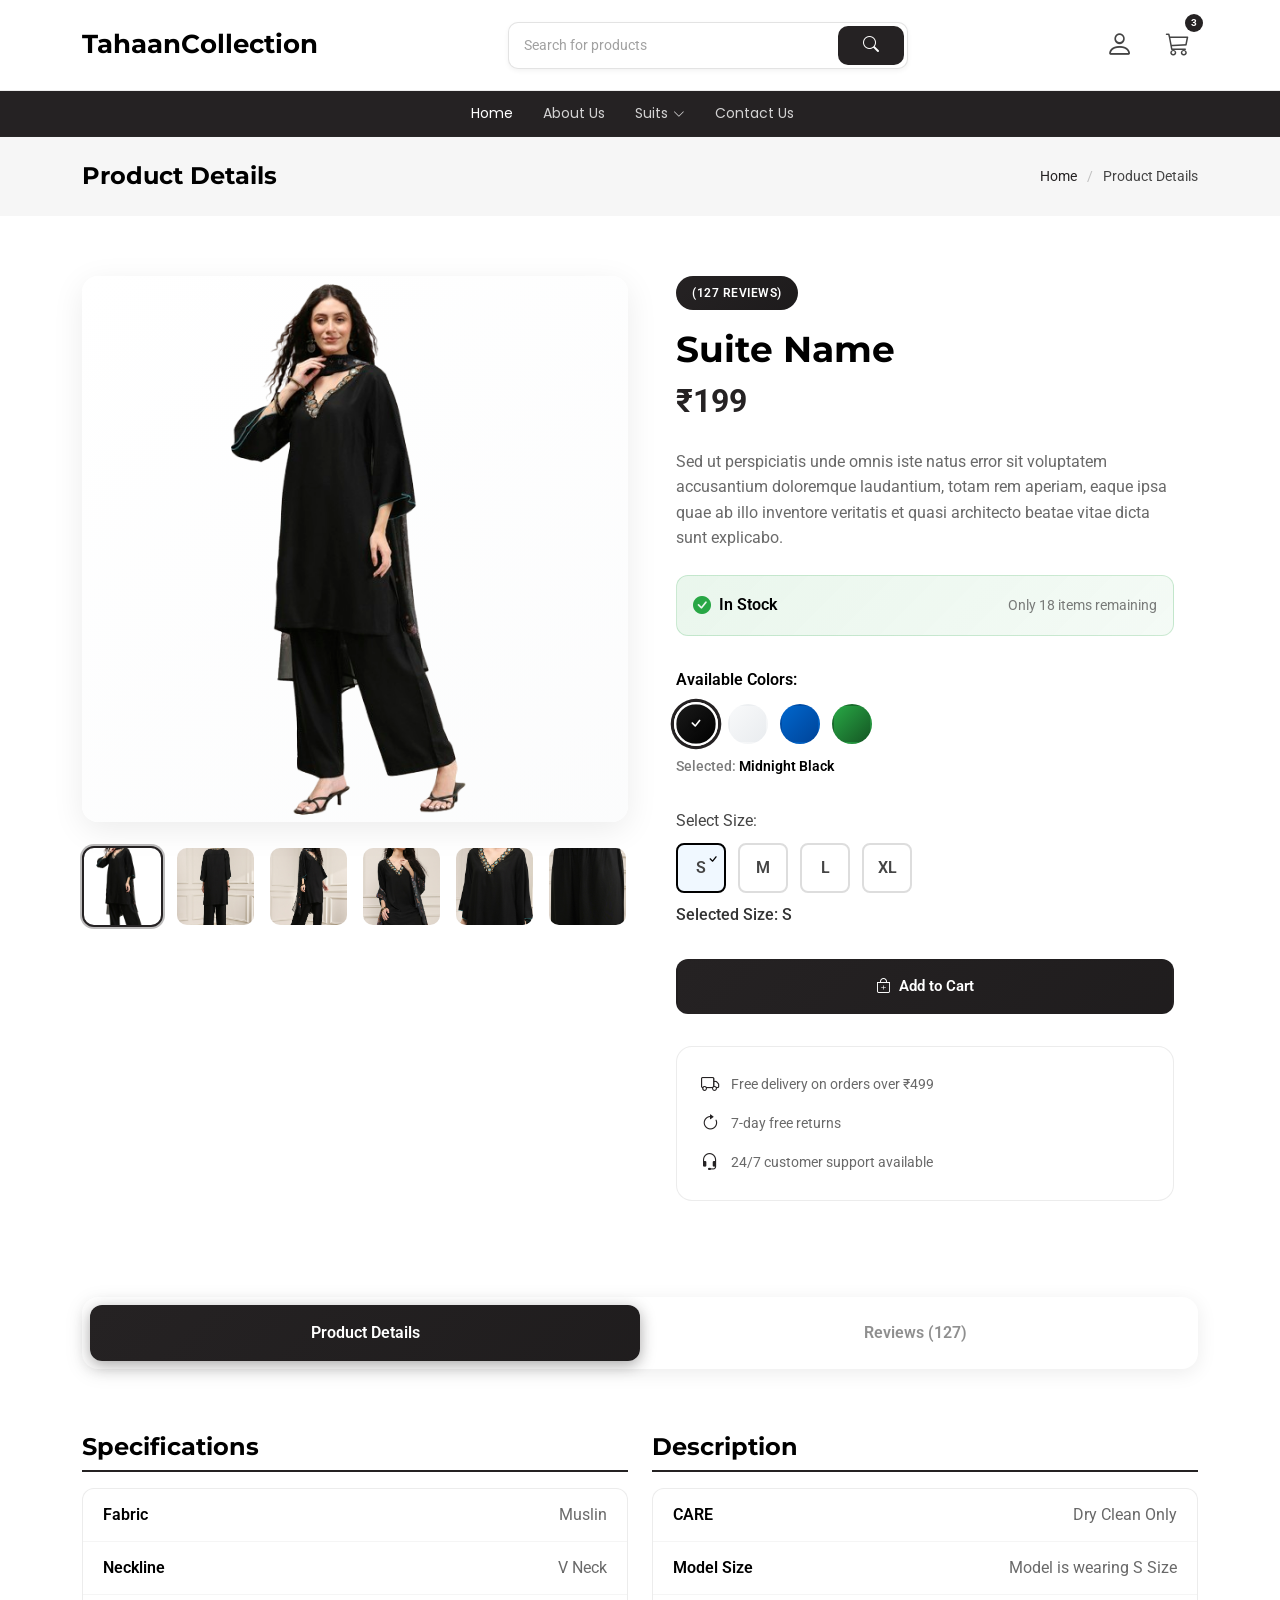
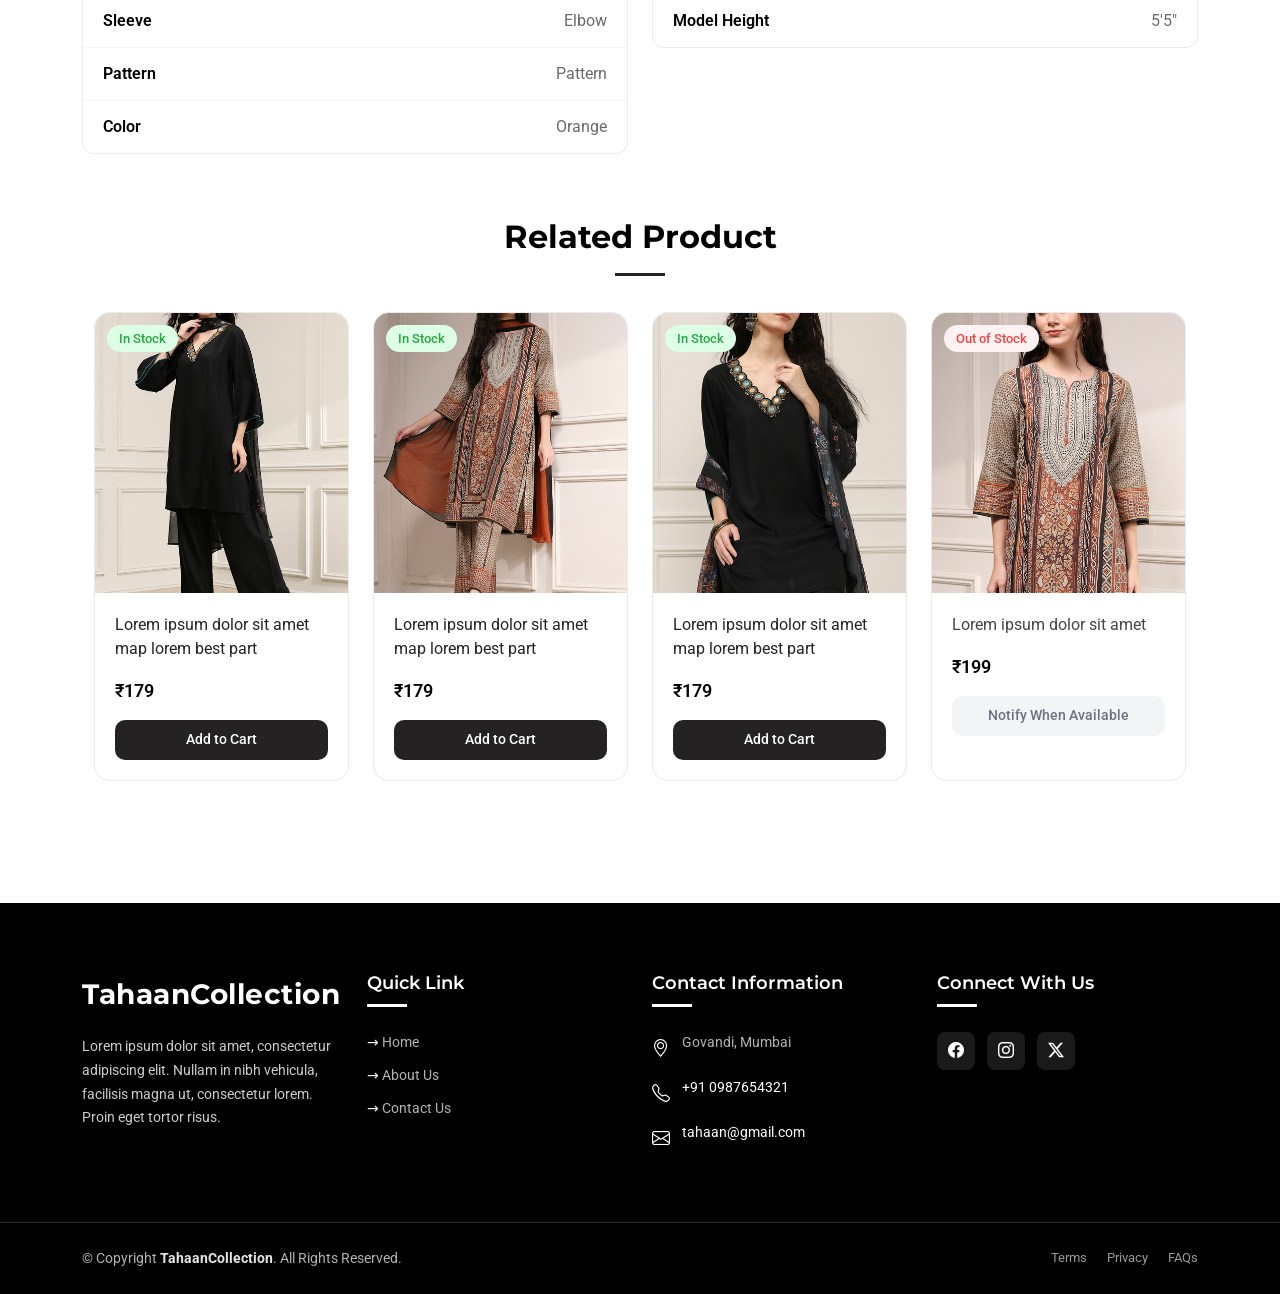
==== product-details.html @ 49e8da17 "first update" ====
<!DOCTYPE html>
<html lang="en">

<head>
  <meta charset="utf-8">
  <meta content="width=device-width, initial-scale=1.0" name="viewport">
  <title>Product Details - TahaanCollection</title>
  <meta name="description" content="">
  <meta name="keywords" content="">

  <!-- Favicons -->
  <!-- <link href="assets/img/favicon.png" rel="icon"> -->
  <link href="assets/img/apple-touch-icon.png" rel="apple-touch-icon">

  <!-- Fonts -->
  <link href="https://fonts.googleapis.com" rel="preconnect">
  <link href="https://fonts.gstatic.com" rel="preconnect" crossorigin>
  <link href="https://fonts.googleapis.com/css2?family=Roboto:ital,wght@0,100;0,300;0,400;0,500;0,700;0,900;1,100;1,300;1,400;1,500;1,700;1,900&family=Montserrat:ital,wght@0,100;0,200;0,300;0,400;0,500;0,600;0,700;0,800;0,900;1,100;1,200;1,300;1,400;1,500;1,600;1,700;1,800;1,900&family=Poppins:ital,wght@0,100;0,200;0,300;0,400;0,500;0,600;0,700;0,800;0,900;1,100;1,200;1,300;1,400;1,500;1,600;1,700;1,800;1,900&display=swap" rel="stylesheet">

  <!-- Vendor CSS Files -->
  <link href="assets/vendor/bootstrap/css/bootstrap.min.css" rel="stylesheet">
  <link href="assets/vendor/bootstrap-icons/bootstrap-icons.css" rel="stylesheet">
  <link href="assets/vendor/swiper/swiper-bundle.min.css" rel="stylesheet">
  <link href="assets/vendor/aos/aos.css" rel="stylesheet">
  <link href="assets/vendor/glightbox/css/glightbox.min.css" rel="stylesheet">
  <link href="assets/vendor/drift-zoom/drift-basic.css" rel="stylesheet">

  <!-- Main CSS File -->
  <link href="assets/css/main.css" rel="stylesheet">

 <style>
  .size-grid {
  display: flex;
  gap: 12px;
  margin-top: 10px;
}

.size-chip {
  position: relative;
  width: 50px;
  height: 50px;
  border: 2px solid #ddd;
  border-radius: 8px;
  display: flex;
  align-items: center;
  justify-content: center;
  font-weight: 600;
  cursor: pointer;
  transition: all 0.3s ease;
}

.size-chip.active {
  border-color: #000;
  background-color: #f0f8ff;
}

.size-chip .selection-check {
  position: absolute;
  top: 4px;
  right: 4px;
  font-size: 14px;
  color: #000;
  display: none;
}

.size-chip.active .selection-check {
  display: block;
}

.selected-variant {
  margin-top: 10px;
  font-weight: 500;
  color: #333;
}

  /* .main-showcase{
    width: auto !important;
    height: 300px !important;
  } */
  /* .product-details .product-gallery .main-showcase .image-navigation{
    top:30% !important;
  } */
 </style>
</head>

<body class="product-details-page">

  <header id="header" class="header sticky-top">
    
    <!-- Main Header -->
    <div class="main-header">
      <div class="container-fluid container-xl">
        <div class="d-flex py-3 align-items-center justify-content-between">

          <!-- Logo -->
          <a href="index.html" class="logo d-flex align-items-center">
            <!-- Uncomment the line below if you also wish to use an image logo -->
            <!-- <img src="assets/img/logo.webp" alt=""> -->
            <h1 class="sitename">TahaanCollection</h1>
          </a>

          <!-- Search -->
          <form class="search-form desktop-search-form">
            <div class="input-group">
              <input type="text" class="form-control" placeholder="Search for products">
              <button class="btn" type="submit">
                <i class="bi bi-search"></i>
              </button>
            </div>
          </form>

          <!-- Actions -->
          <div class="header-actions d-flex align-items-center justify-content-end">

            <!-- Mobile Search Toggle -->
            <button class="header-action-btn mobile-search-toggle d-xl-none" type="button" data-bs-toggle="collapse" data-bs-target="#mobileSearch" aria-expanded="false" aria-controls="mobileSearch">
              <i class="bi bi-search"></i>
            </button>

            <!-- Account -->
            <div class="dropdown account-dropdown">
              <button class="header-action-btn" data-bs-toggle="dropdown">
                <i class="bi bi-person"></i>
              </button>
              <div class="dropdown-menu">
                <div class="dropdown-header">
                  <h6>Welcome to <span class="sitename">TahaanCollection</span></h6>
                  <p class="mb-0">Access account &amp; manage orders</p>
                </div>
                <div class="dropdown-body">
                  <a class="dropdown-item d-flex align-items-center" href="account.html">
                    <i class="bi bi-person-circle me-2"></i>
                    <span>My Profile</span>
                  </a>
                  <a class="dropdown-item d-flex align-items-center" href="account.html">
                    <i class="bi bi-bag-check me-2"></i>
                    <span>My Orders</span>
                  </a>
                  <!-- <a class="dropdown-item d-flex align-items-center" href="account.html">
                    <i class="bi bi-heart me-2"></i>
                    <span>My Wishlist</span>
                  </a> -->
                  <!-- <a class="dropdown-item d-flex align-items-center" href="account.html">
                    <i class="bi bi-gear me-2"></i>
                    <span>Settings</span>
                  </a> -->
                </div>
                <div class="dropdown-footer">
                  <a href="login.html" class="btn btn-primary w-100 mb-2">Sign In</a>
                  <a href="register.html" class="btn btn-outline-primary w-100">Register</a>
                </div>
              </div>
            </div>

            <!-- Wishlist -->
            <!-- <a href="account.html" class="header-action-btn d-none d-md-block">
              <i class="bi bi-heart"></i>
              <span class="badge">0</span>
            </a> -->

            <!-- Cart -->
            <a href="cart.html" class="header-action-btn">
              <i class="bi bi-cart3"></i>
              <span class="badge">3</span>
            </a>

            <!-- Mobile Navigation Toggle -->
            <i class="mobile-nav-toggle d-xl-none bi bi-list me-0"></i>

          </div>
        </div>
      </div>
    </div>

    <!-- Navigation -->
    <div class="header-nav">
      <div class="container-fluid container-xl position-relative">
        <nav id="navmenu" class="navmenu">
          <ul style="justify-content: center;">
            <li><a href="index.html" class="active">Home</a></li>
            <li><a href="about.html">About Us</a></li>
            <!-- Products Mega Menu 2 -->
            <li class="products-megamenu-2"><a href="#"><span>Suits</span> <i class="bi bi-chevron-down toggle-dropdown"></i></a>

              <!-- Products Mega Menu 2 Mobile View -->
              <ul class="mobile-megamenu">
                <li class="dropdown"><a href="#"><span>Indian Suit</span> <i class="bi bi-chevron-down toggle-dropdown"></i></a>
                  <ul>
                    <!-- <li><a href="#">Shirts &amp; Tops</a></li> -->
                    <li><a href="#">Suit Name 1</a></li>
                    <li><a href="#">Suit Name 2</a></li>
                    <li><a href="#">Suit Name 3</a></li>
                    <li><a href="#">Suit Name 4</a></li>
                  </ul>
                </li>

                <li class="dropdown"><a href="#"><span>Pakistani Suit</span> <i class="bi bi-chevron-down toggle-dropdown"></i></a>
                  <ul>
                    <li><a href="#">Suit Name 1</a></li>
                    <li><a href="#">Suit Name 2</a></li>
                    <li><a href="#">Suit Name 3</a></li>
                    <li><a href="#">Suit Name 4</a></li>
                  </ul>
                </li>
              </ul>
              <!-- End Products Mega Menu 2 Mobile View -->

              <!-- Products Mega Menu 2 Desktop View -->
              <div class="desktop-megamenu">

                <!-- Tabs Content -->
                <div class="megamenu-content tab-content">

                  <!-- Women Tab -->
                  <div class="tab-pane fade show active" id="womens-content-1883" role="tabpanel" aria-labelledby="womens-tab">
                    <div class="category-layout">
                      <div class="categories-section">
                        <div class="category-headers">
                          <h4>Indian Suit</h4>
                          <h4>Pakistani Suit</h4>
                        </div>

                        <div class="category-links">
                          <div class="link-row">
                            <a href="#">Suit Name 1</a>
                            <a href="#">Suit Name 1</a>
                          </div>
                          <div class="link-row">
                            <a href="#">Suit Name 2</a>
                            <a href="#">Suit Name 2</a>
                          </div>
                          <div class="link-row">
                            <a href="#">Suit Name 3</a>
                            <a href="#">Suit Name 3</a>
                          </div>
                          <div class="link-row">
                            <a href="#">Suit Name 4</a>
                            <a href="#">Suit Name 4</a>
                          </div>
                        </div>
                      </div>
                    </div>
                  </div>
                </div>

              </div><!-- End Products Mega Menu 2 Desktop View -->

            </li><!-- End Products Mega Menu 2 -->

            <li><a href="contact.html">Contact Us</a></li>

          </ul>
        </nav>
      </div>
    </div>

    <!-- Mobile Search Form -->
    <div class="collapse" id="mobileSearch">
      <div class="container">
        <form class="search-form">
          <div class="input-group">
            <input type="text" class="form-control" placeholder="Search for products">
            <button class="btn" type="submit">
              <i class="bi bi-search"></i>
            </button>
          </div>
        </form>
      </div>
    </div>

  </header>

  <main class="main">

    <!-- Page Title -->
    <div class="page-title light-background">
      <div class="container d-lg-flex justify-content-between align-items-center">
        <h1 class="mb-2 mb-lg-0">Product Details</h1>
        <nav class="breadcrumbs">
          <ol>
            <li><a href="index.html">Home</a></li>
            <li class="current">Product Details</li>
          </ol>
        </nav>
      </div>
    </div><!-- End Page Title -->

    <!-- Product Details Section -->
    <section id="product-details" class="product-details section">

      <div class="container" data-aos="fade-up" data-aos-delay="100">

        <div class="row g-4">
          <!-- Product Gallery -->
          <div class="col-lg-6" data-aos="zoom-in" data-aos-delay="150">
            <div class="product-gallery">
              <div class="main-showcase">
                <div class="image-zoom-container">
                  <img src="assets/img/suit/ind1-removebg.png" alt="Product Main" class=" main-product-image drift-zoom" id="main-product-image" data-zoom="assets/img/suit/ind1-removebg.png">

                  <div class="image-navigation">
                    <button class="nav-arrow prev-image image-nav-btn prev-image" type="button">
                      <i class="bi bi-chevron-left"></i>
                    </button>
                    <button class="nav-arrow next-image image-nav-btn next-image" type="button">
                      <i class="bi bi-chevron-right"></i>
                    </button>
                  </div>
                </div>
              </div>

              <div class="thumbnail-grid">
                <div class="thumbnail-wrapper thumbnail-item active" data-image="assets/img/suit/ind1-removebg.png">
                  <img src="assets/img/suit/ind1-removebg.png" alt="View 1" class="img-fluid">
                </div>
                <div class="thumbnail-wrapper thumbnail-item" data-image="assets/img/suit/ind2.jpg">
                  <img src="assets/img/suit/ind2.jpg" alt="View 2" class="img-fluid">
                </div>
                <div class="thumbnail-wrapper thumbnail-item" data-image="assets/img/suit/ind3.jpg">
                  <img src="assets/img/suit/ind3.jpg" alt="View 3" class="img-fluid">
                </div>
                <div class="thumbnail-wrapper thumbnail-item" data-image="assets/img/suit/ind4.jpg">
                  <img src="assets/img/suit/ind4.jpg" alt="View 4" class="img-fluid">
                </div>
                <div class="thumbnail-wrapper thumbnail-item" data-image="assets/img/suit/ind5.jpg">
                  <img src="assets/img/suit/ind5.jpg" alt="View 5" class="img-fluid">
                </div>
                <div class="thumbnail-wrapper thumbnail-item" data-image="assets/img/suit/ind6.jpg">
                  <img src="assets/img/suit/ind6.jpg" alt="View 6" class="img-fluid">
                </div>
              </div>
            </div>
          </div>

          <!-- Product Details -->
          <div class="col-lg-6" data-aos="fade-left" data-aos-delay="200">
            <div class="product-details">
              <div class="product-badge-container">
                <span class="badge-category">(127 reviews)</span>
              </div>

              <h1 class="product-name mb-1">Suite Name</h1>

              <div class="pricing-section">
                <div class="price-display">
                  <span class="sale-price">₹199</span>
                  <!-- <span class="regular-price">₹239.99</span> -->
                </div>
                
              </div>

              <div class="product-description">
                <p>Sed ut perspiciatis unde omnis iste natus error sit voluptatem accusantium doloremque laudantium, totam rem aperiam, eaque ipsa quae ab illo inventore veritatis et quasi architecto beatae vitae dicta sunt explicabo.</p>
              </div>

              <div class="availability-status">
                <div class="stock-indicator">
                  <i class="bi bi-check-circle-fill"></i>
                  <span class="stock-text">In Stock</span>
                </div>
                <div class="quantity-left">Only 18 items remaining</div>
              </div>

              <!-- Product Variants -->
              <div class="variant-section">
                <div class="color-selection">
                  <label class="variant-label">Available Colors:</label>
                  <div class="color-grid">
                    <div class="color-chip active" data-color="Midnight Black" style="background: linear-gradient(135deg, #1a1a1a, #000);">
                      <span class="selection-check"><i class="bi bi-check"></i></span>
                    </div>
                    <div class="color-chip" data-color="Pearl White" style="background: linear-gradient(135deg, #f8f9fa, #e9ecef);">
                      <span class="selection-check"><i class="bi bi-check"></i></span>
                    </div>
                    <div class="color-chip" data-color="Ocean Blue" style="background: linear-gradient(135deg, #0066cc, #004499);">
                      <span class="selection-check"><i class="bi bi-check"></i></span>
                    </div>
                    <div class="color-chip" data-color="Forest Green" style="background: linear-gradient(135deg, #28a745, #155724);">
                      <span class="selection-check"><i class="bi bi-check"></i></span>
                    </div>
                  </div>
                  <div class="selected-variant">Selected: <span>Midnight Black</span></div>
                </div>
              </div>
              <div class="variant-section">
                <div class="size-selection">
  <label class="variant-label">Select Size:</label>
  <div class="size-grid">
    <div class="size-chip active" data-size="S">
      <span>S</span>
      <span class="selection-check"><i class="bi bi-check"></i></span>
    </div>
    <div class="size-chip" data-size="M">
      <span>M</span>
      <span class="selection-check"><i class="bi bi-check"></i></span>
    </div>
    <div class="size-chip" data-size="L">
      <span>L</span>
      <span class="selection-check"><i class="bi bi-check"></i></span>
    </div>
    <div class="size-chip" data-size="XL">
      <span>XL</span>
      <span class="selection-check"><i class="bi bi-check"></i></span>
    </div>
  </div>
  <div class="selected-variant">Selected Size: <span id="selectedSize">S</span></div>
</div>

              </div>

              <!-- Purchase Options -->
              <div class="purchase-section">
                

                <div class="action-buttons">
                  <button class="btn primary-action">
                    <i class="bi bi-bag-plus"></i>
                    Add to Cart
                  </button>
                  <!-- <button class="btn secondary-action">
                    <i class="bi bi-lightning"></i>
                    Buy Now
                  </button> -->
                  <!-- <button class="btn icon-action" title="Add to Wishlist">
                    <i class="bi bi-heart"></i>
                  </button> -->
                </div>
              </div>

              <!-- Benefits List -->
              <div class="benefits-list">
                <div class="benefit-item">
                  <i class="bi bi-truck"></i>
                  <span>Free delivery on orders over ₹499</span>
                </div>
                <div class="benefit-item">
                  <i class="bi bi-arrow-clockwise"></i>
                  <span>7-day free returns</span>
                </div>
                <!-- <div class="benefit-item">
                  <i class="bi bi-shield-check"></i>
                  <span>3-year manufacturer warranty</span>
                </div> -->
                <div class="benefit-item">
                  <i class="bi bi-headset"></i>
                  <span>24/7 customer support available</span>
                </div>
              </div>
            </div>
          </div>
        </div>

        <!-- Information Tabs -->
        <div class="row mt-5" data-aos="fade-up" data-aos-delay="300">
          <div class="col-12">
            <div class="info-tabs-container">
              <nav class="tabs-navigation nav">
                <!-- <button class="nav-link active" data-bs-toggle="tab" data-bs-target="#ecommerce-product-details-5-overview" type="button">Overview</button> -->
                <button class="nav-link active" data-bs-toggle="tab" data-bs-target="#ecommerce-product-details-5-technical" type="button">Product Details</button>
                <button class="nav-link" data-bs-toggle="tab" data-bs-target="#ecommerce-product-details-5-customer-reviews" type="button">Reviews (127)</button>
              </nav>

              <div class="tab-content">
               
                <!-- Technical Details Tab -->
                <div class="tab-pane fade show active" id="ecommerce-product-details-5-technical">
                  <div class="technical-content">
                    <div class="row g-4">
                      <div class="col-md-6">
                        <div class="tech-group">
                          <h4>Specifications</h4>
                          <div class="spec-table">
                            <div class="spec-row">
                              <span class="spec-name">Fabric</span>
                              <span class="spec-value">Muslin</span>
                            </div>
                            <div class="spec-row">
                              <span class="spec-name">Neckline</span>
                              <span class="spec-value">V Neck</span>
                            </div>
                            <div class="spec-row">
                              <span class="spec-name">Sleeve</span>
                              <span class="spec-value">Elbow</span>
                            </div>
                            <div class="spec-row">
                              <span class="spec-name">Pattern</span>
                              <span class="spec-value">Pattern</span>
                            </div>
                            <div class="spec-row">
                              <span class="spec-name">Color</span>
                              <span class="spec-value">Orange</span>
                            </div>
                          </div>
                        </div>
                      </div>

                      <div class="col-md-6">
                        <div class="tech-group">
                          <h4>Description</h4>
                          <div class="spec-table">
                            <div class="spec-row">
                              <span class="spec-name">CARE</span>
                              <span class="spec-value">Dry Clean Only</span>
                            </div>
                            <div class="spec-row">
                              <span class="spec-name">Model Size</span>
                              <span class="spec-value">Model is wearing S Size</span>
                            </div>
                            <div class="spec-row">
                              <span class="spec-name">Model Height</span>
                              <span class="spec-value">5'5"</span>
                            </div>
                            <!-- <div class="spec-row">
                              <span class="spec-name">Usage Time</span>
                              <span class="spec-value">35+ hours</span>
                            </div>
                            <div class="spec-row">
                              <span class="spec-name">Charge Time</span>
                              <span class="spec-value">2.5 hours</span>
                            </div> -->
                          </div>
                        </div>
                      </div>
                      
                    </div>
                  </div>
                </div>

                <!-- Reviews Tab -->
                <div class="tab-pane fade" id="ecommerce-product-details-5-customer-reviews">
                  <div class="reviews-content">
                    <div class="reviews-header">
                      <div class="rating-overview">
                        <div class="average-score">
                          <div class="score-display">4.6</div>
                          <div class="score-stars">
                            <i class="bi bi-star-fill"></i>
                            <i class="bi bi-star-fill"></i>
                            <i class="bi bi-star-fill"></i>
                            <i class="bi bi-star-fill"></i>
                            <i class="bi bi-star-half"></i>
                          </div>
                          <div class="total-reviews">127 customer reviews</div>
                        </div>

                        <div class="rating-distribution">
                          <div class="rating-row">
                            <span class="stars-label">5★</span>
                            <div class="progress-container">
                              <div class="progress-fill" style="width: 68%;"></div>
                            </div>
                            <span class="count-label">86</span>
                          </div>
                          <div class="rating-row">
                            <span class="stars-label">4★</span>
                            <div class="progress-container">
                              <div class="progress-fill" style="width: 22%;"></div>
                            </div>
                            <span class="count-label">28</span>
                          </div>
                          <div class="rating-row">
                            <span class="stars-label">3★</span>
                            <div class="progress-container">
                              <div class="progress-fill" style="width: 6%;"></div>
                            </div>
                            <span class="count-label">8</span>
                          </div>
                          <div class="rating-row">
                            <span class="stars-label">2★</span>
                            <div class="progress-container">
                              <div class="progress-fill" style="width: 3%;"></div>
                            </div>
                            <span class="count-label">4</span>
                          </div>
                          <div class="rating-row">
                            <span class="stars-label">1★</span>
                            <div class="progress-container">
                              <div class="progress-fill" style="width: 1%;"></div>
                            </div>
                            <span class="count-label">1</span>
                          </div>
                        </div>
                      </div>

                      <div class="write-review-cta">
                        <h4>Share Your Experience</h4>
                        <p>Help others make informed decisions</p>
                        <button class="btn review-btn">Write Review</button>
                      </div>
                    </div>

                    <div class="customer-reviews-list">
                      <div class="review-card">
                        <div class="reviewer-profile">
                          <img src="assets/img/person/person-f-3.webp" alt="Customer" class="profile-pic">
                          <div class="profile-details">
                            <div class="customer-name">Sarah Martinez</div>
                            <div class="review-meta">
                              <div class="review-stars">
                                <i class="bi bi-star-fill"></i>
                                <i class="bi bi-star-fill"></i>
                                <i class="bi bi-star-fill"></i>
                                <i class="bi bi-star-fill"></i>
                                <i class="bi bi-star-fill"></i>
                              </div>
                              <span class="review-date">March 28, 2024</span>
                            </div>
                          </div>
                        </div>
                        <h5 class="review-headline">Outstanding audio quality and comfort</h5>
                        <div class="review-text">
                          <p>Sed ut perspiciatis unde omnis iste natus error sit voluptatem accusantium doloremque laudantium, totam rem aperiam. Eaque ipsa quae ab illo inventore veritatis et quasi architecto beatae vitae dicta sunt explicabo.</p>
                        </div>
                        
                      </div>

                      <div class="review-card">
                        <div class="reviewer-profile">
                          <img src="assets/img/person/person-m-5.webp" alt="Customer" class="profile-pic">
                          <div class="profile-details">
                            <div class="customer-name">David Chen</div>
                            <div class="review-meta">
                              <div class="review-stars">
                                <i class="bi bi-star-fill"></i>
                                <i class="bi bi-star-fill"></i>
                                <i class="bi bi-star-fill"></i>
                                <i class="bi bi-star-fill"></i>
                                <i class="bi bi-star"></i>
                              </div>
                              <span class="review-date">March 15, 2024</span>
                            </div>
                          </div>
                        </div>
                        <h5 class="review-headline">Great value, minor connectivity issues</h5>
                        <div class="review-text">
                          <p>Nemo enim ipsam voluptatem quia voluptas sit aspernatur aut odit aut fugit, sed quia consequuntur magni dolores eos qui ratione voluptatem sequi nesciunt. Overall satisfied with the purchase.</p>
                        </div>
                       
                      </div>

                      <div class="review-card">
                        <div class="reviewer-profile">
                          <img src="assets/img/person/person-f-7.webp" alt="Customer" class="profile-pic">
                          <div class="profile-details">
                            <div class="customer-name">Emily Rodriguez</div>
                            <div class="review-meta">
                              <div class="review-stars">
                                <i class="bi bi-star-fill"></i>
                                <i class="bi bi-star-fill"></i>
                                <i class="bi bi-star-fill"></i>
                                <i class="bi bi-star-fill"></i>
                                <i class="bi bi-star-fill"></i>
                              </div>
                              <span class="review-date">February 22, 2024</span>
                            </div>
                          </div>
                        </div>
                        <h5 class="review-headline">Perfect for work-from-home setup</h5>
                        <div class="review-text">
                          <p>At vero eos et accusamus et iusto odio dignissimos ducimus qui blanditiis praesentium voluptatum deleniti atque corrupti quos dolores et quas molestias excepturi sint occaecati cupiditate non provident.</p>
                        </div>
                        
                      </div>

                      <div class="load-more-section">
                        <button class="btn load-more-reviews">Show More Reviews</button>
                      </div>
                    </div>
                  </div>
                </div>
              </div>
            </div>
          </div>
        </div>
        <section id="best-sellers" class="best-sellers section pt-0">

          <!-- Section Title -->
          <div class="container section-title pb-3" data-aos="fade-up">
            <h2>Related Product</h2>
            <!-- <p>Necessitatibus eius consequatur ex aliquid fuga eum quidem sint consectetur velit</p> -->
          </div>
          <!-- End Section Title -->

          <div class="container" data-aos="fade-up" data-aos-delay="100">

            <div class="account">
              <div class="wishlist-grid">
                <!-- Product Item 1 -->
                <div class="wishlist-card" data-aos="fade-up" data-aos-delay="100">
                  <div class="wishlist-image">
                    <a href="product-details.html"><img src="assets/img/suit/ind1.jpg" alt="Product" loading="lazy"></a>
                    <div class="sale-badge">In Stock</div>
                  </div>
                  <div class="wishlist-content">
                    <a href="product-details.html"><p class="prd-details">Lorem ipsum dolor sit amet map lorem best part</p></a>
                    <div class="product-meta">
                      <div class="price">
                        <span class="current">₹179</span>
                        <!-- <span class="original">₹99.99</span> -->
                      </div>
                    </div>
                    <button type="button" class="btn-add-cart">Add to Cart</button>
                  </div>
                </div>

                <!-- Product Item 2 -->
                <div class="wishlist-card" data-aos="fade-up" data-aos-delay="100">
                  <div class="wishlist-image">
                    <a href="product-details.html"><img src="assets/img/suit/pak6.jpg" alt="Product" loading="lazy"></a>
                    <div class="sale-badge">In Stock</div>
                  </div>
                  <div class="wishlist-content">
                    <a href="product-details.html"><p class="prd-details">Lorem ipsum dolor sit amet map lorem best part</p></a>
                    <div class="product-meta">
                      <div class="price">
                        <span class="current">₹179</span>
                        <!-- <span class="original">₹99.99</span> -->
                      </div>
                    </div>
                    <button type="button" class="btn-add-cart">Add to Cart</button>
                  </div>
                </div>

                <!-- Product Item 3 -->
                <div class="wishlist-card" data-aos="fade-up" data-aos-delay="100">
                  <div class="wishlist-image">
                    <a href="product-details.html"><img src="assets/img/suit/ind4.jpg" alt="Product" loading="lazy"></a>
                    <div class="sale-badge">In Stock</div>
                  </div>
                  <div class="wishlist-content">
                    <a href="product-details.html"><p class="prd-details">Lorem ipsum dolor sit amet map lorem best part</p></a>
                    <div class="product-meta">
                      <div class="price">
                        <span class="current">₹179</span>
                        <!-- <span class="original">₹99.99</span> -->
                      </div>
                    </div>
                    <button type="button" class="btn-add-cart">Add to Cart</button>
                  </div>
                </div>

                <!-- Product Item 4 -->
                <div class="wishlist-card" data-aos="fade-up" data-aos-delay="300">
                  <div class="wishlist-image">
                    <img src="assets/img/suit/pak2.jpg" alt="Product" loading="lazy">
                    <div class="out-of-stock-badge">Out of Stock</div>
                  </div>
                  <div class="wishlist-content">
                    <p class="prd-details">Lorem ipsum dolor sit amet</p>
                    <div class="product-meta">
                      <div class="price">
                        <span class="current">₹199</span>
                      </div>
                    </div>
                    <button type="button" class="btn-notify">Notify When Available</button>
                  </div>
                </div>
              </div>
              <!-- Product 1 -->
              
              <!-- End Product 4 -->

            </div>

          </div>

        </section>

      </div>
    </section><!-- /Product Details Section -->

  </main>

  <footer id="footer" class="footer dark-background">
    <div class="footer-main">
      <div class="container">
        <div class="row gy-4">
          <div class="col-lg-3 col-md-6 col-sm-6">
            <div class="footer-widget footer-about">
              <a href="index.html" class="logo">
                <span class="sitename">TahaanCollection</span>
              </a>
              <p>Lorem ipsum dolor sit amet, consectetur adipiscing elit. Nullam in nibh vehicula, facilisis magna ut, consectetur lorem. Proin eget tortor risus.</p>

            </div>
          </div>

          <div class="col-lg-3 col-md-6 col-sm-6" style="justify-items:center">
            <div class="footer-widget">
              <h4>Quick Link</h4>
              <ul class="footer-links">
                <li><a href="index.html">Home</a></li>
                <li><a href="about.html">About Us</a></li>
                <li><a href="contact.html">Contact Us</a></li>
              </ul>
            </div>
          </div>

          <div class="col-lg-3 col-md-6">
            <div class="footer-widget">
              <h4>Contact Information</h4>
              <div class="footer-contact">
                <div class="contact-item">
                  <i class="bi bi-geo-alt"></i>
                  <span>Govandi, Mumbai</span>
                </div>
                <div class="contact-item">
                  <i class="bi bi-telephone"></i>
                  <span><a href="tel:+910987654321">+91 0987654321</a></span>
                </div>
                <div class="contact-item">
                  <i class="bi bi-envelope"></i>
                  <span><a href="mailto:tahaan@gmail.com">tahaan@gmail.com</a></span>
                </div>
              </div>
            </div>
          </div>
          <div class="col-lg-3 col-md-6 col-sm-6">
            <div class="social-links footer-widget mt-0">
                <h4>Connect With Us</h4>
                <div class="social-icons">
                  <a href="#" aria-label="Facebook"><i class="bi bi-facebook"></i></a>
                  <a href="#" aria-label="Instagram"><i class="bi bi-instagram"></i></a>
                  <a href="#" aria-label="Twitter"><i class="bi bi-twitter-x"></i></a>
                </div>
              </div>
          </div>
        </div>
      </div>
    </div>

    <div class="footer-bottom">
      <div class="container">
        <div class="row gy-3 align-items-center">
          <div class="col-lg-6 col-md-12">
            <div class="copyright">
              <p>© <span>Copyright</span> <strong class="sitename">TahaanCollection</strong>. All Rights Reserved.</p>
            </div>
          </div>

          <div class="col-lg-6 col-md-12">
            <div class="d-flex flex-wrap justify-content-lg-end justify-content-center align-items-center gap-4">
              

              <div class="legal-links">
                <a href="tos.html">Terms</a>
                <a href="privacy.html">Privacy</a>
                <a href="tos.html">FAQs</a>
              </div>
            </div>
          </div>
        </div>

      </div>
    </div>
  </footer>

  <!-- Scroll Top -->
  <a href="#" id="scroll-top" class="scroll-top d-flex align-items-center justify-content-center"><i class="bi bi-arrow-up-short"></i></a>

  <!-- Preloader -->
  <div id="preloader"></div>

  <!-- Vendor JS Files -->
  <script src="assets/vendor/bootstrap/js/bootstrap.bundle.min.js"></script>
  <script src="assets/vendor/php-email-form/validate.js"></script>
  <script src="assets/vendor/swiper/swiper-bundle.min.js"></script>
  <script src="assets/vendor/aos/aos.js"></script>
  <script src="assets/vendor/glightbox/js/glightbox.min.js"></script>
  <script src="assets/vendor/drift-zoom/Drift.min.js"></script>
  <script src="assets/vendor/purecounter/purecounter_vanilla.js"></script>

  <!-- Main JS File -->
  <script src="assets/js/main.js"></script>

  <script>
  const sizeChips = document.querySelectorAll(".size-chip");
  const selectedSizeText = document.getElementById("selectedSize");

  sizeChips.forEach(chip => {
    chip.addEventListener("click", () => {
      document.querySelector(".size-chip.active").classList.remove("active");
      chip.classList.add("active");
      selectedSizeText.textContent = chip.getAttribute("data-size");
    });
  });
</script>


</body>

</html>
---- assets/vendor/drift-zoom/drift-basic.css ----
@keyframes drift-fadeZoomIn {
  0% {
    transform: scale(1.5);
    opacity: 0;
  }
  100% {
    transform: scale(1);
    opacity: 1;
  }
}

@keyframes drift-fadeZoomOut {
  0% {
    transform: scale(1);
    opacity: 1;
  }
  15% {
    transform: scale(1.1);
    opacity: 1;
  }
  100% {
    transform: scale(0.5);
    opacity: 0;
  }
}

@keyframes drift-loader-rotate {
  0% {
    transform: translate(-50%, -50%) rotate(0);
  }
  50% {
    transform: translate(-50%, -50%) rotate(-180deg);
  }
  100% {
    transform: translate(-50%, -50%) rotate(-360deg);
  }
}

@keyframes drift-loader-before {
  0% {
    transform: scale(1);
  }
  10% {
    transform: scale(1.2) translateX(6px);
  }
  25% {
    transform: scale(1.3) translateX(8px);
  }
  40% {
    transform: scale(1.2) translateX(6px);
  }
  50% {
    transform: scale(1);
  }
  60% {
    transform: scale(0.8) translateX(6px);
  }
  75% {
    transform: scale(0.7) translateX(8px);
  }
  90% {
    transform: scale(0.8) translateX(6px);
  }
  100% {
    transform: scale(1);
  }
}

@keyframes drift-loader-after {
  0% {
    transform: scale(1);
  }
  10% {
    transform: scale(1.2) translateX(-6px);
  }
  25% {
    transform: scale(1.3) translateX(-8px);
  }
  40% {
    transform: scale(1.2) translateX(-6px);
  }
  50% {
    transform: scale(1);
  }
  60% {
    transform: scale(0.8) translateX(-6px);
  }
  75% {
    transform: scale(0.7) translateX(-8px);
  }
  90% {
    transform: scale(0.8) translateX(-6px);
  }
  100% {
    transform: scale(1);
  }
}

@-webkit-keyframes drift-fadeZoomIn {
  0% {
    -webkit-transform: scale(1.5);
    opacity: 0;
  }
  100% {
    -webkit-transform: scale(1);
    opacity: 1;
  }
}

@-webkit-keyframes drift-fadeZoomOut {
  0% {
    -webkit-transform: scale(1);
    opacity: 1;
  }
  15% {
    -webkit-transform: scale(1.1);
    opacity: 1;
  }
  100% {
    -webkit-transform: scale(0.5);
    opacity: 0;
  }
}

@-webkit-keyframes drift-loader-rotate {
  0% {
    -webkit-transform: translate(-50%, -50%) rotate(0);
  }
  50% {
    -webkit-transform: translate(-50%, -50%) rotate(-180deg);
  }
  100% {
    -webkit-transform: translate(-50%, -50%) rotate(-360deg);
  }
}

@-webkit-keyframes drift-loader-before {
  0% {
    -webkit-transform: scale(1);
  }
  10% {
    -webkit-transform: scale(1.2) translateX(6px);
  }
  25% {
    -webkit-transform: scale(1.3) translateX(8px);
  }
  40% {
    -webkit-transform: scale(1.2) translateX(6px);
  }
  50% {
    -webkit-transform: scale(1);
  }
  60% {
    -webkit-transform: scale(0.8) translateX(6px);
  }
  75% {
    -webkit-transform: scale(0.7) translateX(8px);
  }
  90% {
    -webkit-transform: scale(0.8) translateX(6px);
  }
  100% {
    -webkit-transform: scale(1);
  }
}

@-webkit-keyframes drift-loader-after {
  0% {
    -webkit-transform: scale(1);
  }
  10% {
    -webkit-transform: scale(1.2) translateX(-6px);
  }
  25% {
    -webkit-transform: scale(1.3) translateX(-8px);
  }
  40% {
    -webkit-transform: scale(1.2) translateX(-6px);
  }
  50% {
    -webkit-transform: scale(1);
  }
  60% {
    -webkit-transform: scale(0.8) translateX(-6px);
  }
  75% {
    -webkit-transform: scale(0.7) translateX(-8px);
  }
  90% {
    -webkit-transform: scale(0.8) translateX(-6px);
  }
  100% {
    -webkit-transform: scale(1);
  }
}

.drift-zoom-pane {
  background: rgba(0, 0, 0, 0.5);
  /* This is required because of a bug that causes border-radius to not
  work with child elements in certain cases. */
  transform: translate3d(0, 0, 0);
  -webkit-transform: translate3d(0, 0, 0);
}

.drift-zoom-pane.drift-opening {
  animation: drift-fadeZoomIn 180ms ease-out;
  -webkit-animation: drift-fadeZoomIn 180ms ease-out;
}

.drift-zoom-pane.drift-closing {
  animation: drift-fadeZoomOut 210ms ease-in;
  -webkit-animation: drift-fadeZoomOut 210ms ease-in;
}

.drift-zoom-pane.drift-inline {
  position: absolute;
  width: 150px;
  height: 150px;
  border-radius: 75px;
  box-shadow: 0 6px 18px rgba(0, 0, 0, 0.3);
}

.drift-loading .drift-zoom-pane-loader {
  display: block;
  position: absolute;
  top: 50%;
  left: 50%;
  transform: translate(-50%, -50%);
  -webkit-transform: translate(-50%, -50%);
  width: 66px;
  height: 20px;
  animation: drift-loader-rotate 1800ms infinite linear;
  -webkit-animation: drift-loader-rotate 1800ms infinite linear;
}

.drift-zoom-pane-loader:before,
.drift-zoom-pane-loader:after {
  content: "";
  display: block;
  width: 20px;
  height: 20px;
  position: absolute;
  top: 50%;
  margin-top: -10px;
  border-radius: 20px;
  background: rgba(255, 255, 255, 0.9);
}

.drift-zoom-pane-loader:before {
  left: 0;
  animation: drift-loader-before 1800ms infinite linear;
  -webkit-animation: drift-loader-before 1800ms infinite linear;
}

.drift-zoom-pane-loader:after {
  right: 0;
  animation: drift-loader-after 1800ms infinite linear;
  -webkit-animation: drift-loader-after 1800ms infinite linear;
  animation-delay: -900ms;
  -webkit-animation-delay: -900ms;
}

.drift-bounding-box {
  background-color: rgba(0, 0, 0, 0.4);
}
---- assets/css/main.css ----
/**
* Template Name: NiceShop
* Template URL: https://bootstrapmade.com/niceshop-bootstrap-ecommerce-template/
* Updated: Aug 26 2025 with Bootstrap v5.3.7
* Author: BootstrapMade.com
* License: https://bootstrapmade.com/license/
*/

@charset "UTF-8";

/*--------------------------------------------------------------
# Font & Color Variables
# Help: https://bootstrapmade.com/color-system/
--------------------------------------------------------------*/
/* Fonts */
:root {
  --default-font: "Roboto",  system-ui, -apple-system, "Segoe UI", Roboto, "Helvetica Neue", Arial, "Noto Sans", "Liberation Sans", sans-serif, "Apple Color Emoji", "Segoe UI Emoji", "Segoe UI Symbol", "Noto Color Emoji";
  --heading-font: "Montserrat",  sans-serif;
  --nav-font: "Poppins",  sans-serif;
}

/* Global Colors - The following color variables are used throughout the website. Updating them here will change the color scheme of the entire website */
:root { 
  --background-color: #ffffff; /* Background color for the entire website, including individual sections */
  --default-color: #444444; /* Default color used for the majority of the text content across the entire website */
  --heading-color: #000000; /* Color for headings, subheadings and title throughout the website */
  --accent-color: #252223; /* Accent color that represents your brand on the website. It's used for buttons, links, and other elements that need to stand out */
  --surface-color: #ffffff; /* The surface color is used as a background of boxed elements within sections, such as cards, icon boxes, or other elements that require a visual separation from the global background. */
  --contrast-color: #ffffff; /* Contrast color for text, ensuring readability against backgrounds of accent, heading, or default colors. */
}

/* Nav Menu Colors - The following color variables are used specifically for the navigation menu. They are separate from the global colors to allow for more customization options */
:root {
  --nav-color: rgba(255, 255, 255, 0.8);  /* The default color of the main navmenu links */
  --nav-hover-color: #ffffff; /* Applied to main navmenu links when they are hovered over or active */
  --nav-mobile-background-color: #ffffff; /* Used as the background color for mobile navigation menu */
  --nav-dropdown-background-color: #ffffff; /* Used as the background color for dropdown items that appear when hovering over primary navigation items */
  --nav-dropdown-color: #444444; /* Used for navigation links of the dropdown items in the navigation menu. */
  --nav-dropdown-hover-color: #252223; /* Similar to --nav-hover-color, this color is applied to dropdown navigation links when they are hovered over. */
}

/* Color Presets - These classes override global colors when applied to any section or element, providing reuse of the sam color scheme. */

.light-background {
  --background-color: #f6f6f6;
  --surface-color: #ffffff;
}

.dark-background {
  --background-color: #000000;
  --default-color: #ffffff;
  --heading-color: #ffffff;
  --accent-color: #ffffff;
  --surface-color: #232424;
  --contrast-color: #ffffff;
}

/* Smooth scroll */
:root {
  scroll-behavior: smooth;
}

/*--------------------------------------------------------------
# General Styling & Shared Classes
--------------------------------------------------------------*/
body {
  color: var(--default-color);
  background-color: var(--background-color);
  font-family: var(--default-font);
}

a {
  color: var(--accent-color);
  text-decoration: none;
  transition: 0.3s;
}

a:hover {
  color: color-mix(in srgb, var(--accent-color), transparent 25%);
  text-decoration: none;
}

h1,
h2,
h3,
h4,
h5,
h6 {
  color: var(--heading-color);
  font-family: var(--heading-font);
}

/* Pulsating Play Button
------------------------------*/
.pulsating-play-btn {
  width: 94px;
  height: 94px;
  background: radial-gradient(var(--accent-color) 50%, color-mix(in srgb, var(--accent-color), transparent 75%) 52%);
  border-radius: 50%;
  display: block;
  position: relative;
  overflow: hidden;
}

.pulsating-play-btn:before {
  content: "";
  position: absolute;
  width: 120px;
  height: 120px;
  animation-delay: 0s;
  animation: pulsate-play-btn 2s;
  animation-direction: forwards;
  animation-iteration-count: infinite;
  animation-timing-function: steps;
  opacity: 1;
  border-radius: 50%;
  border: 5px solid color-mix(in srgb, var(--accent-color), transparent 30%);
  top: -15%;
  left: -15%;
  background: rgba(198, 16, 0, 0);
}

.pulsating-play-btn:after {
  content: "";
  position: absolute;
  left: 50%;
  top: 50%;
  transform: translateX(-40%) translateY(-50%);
  width: 0;
  height: 0;
  border-top: 10px solid transparent;
  border-bottom: 10px solid transparent;
  border-left: 15px solid #fff;
  z-index: 100;
  transition: all 400ms cubic-bezier(0.55, 0.055, 0.675, 0.19);
}

.pulsating-play-btn:hover:before {
  content: "";
  position: absolute;
  left: 50%;
  top: 50%;
  transform: translateX(-40%) translateY(-50%);
  width: 0;
  height: 0;
  border: none;
  border-top: 10px solid transparent;
  border-bottom: 10px solid transparent;
  border-left: 15px solid #fff;
  z-index: 200;
  animation: none;
  border-radius: 0;
}

.pulsating-play-btn:hover:after {
  border-left: 15px solid var(--accent-color);
  transform: scale(20);
}

@keyframes pulsate-play-btn {
  0% {
    transform: scale(0.6, 0.6);
    opacity: 1;
  }

  100% {
    transform: scale(1, 1);
    opacity: 0;
  }
}

/* PHP Email Form Messages
------------------------------*/
.php-email-form .error-message {
  display: none;
  background: #df1529;
  color: #ffffff;
  text-align: left;
  padding: 15px;
  margin-bottom: 24px;
  font-weight: 600;
}

.php-email-form .sent-message {
  display: none;
  color: #ffffff;
  background: #059652;
  text-align: center;
  padding: 15px;
  margin-bottom: 24px;
  font-weight: 600;
}

.php-email-form .loading {
  display: none;
  background: var(--surface-color);
  text-align: center;
  padding: 15px;
  margin-bottom: 24px;
}

.php-email-form .loading:before {
  content: "";
  display: inline-block;
  border-radius: 50%;
  width: 24px;
  height: 24px;
  margin: 0 10px -6px 0;
  border: 3px solid var(--accent-color);
  border-top-color: var(--surface-color);
  animation: php-email-form-loading 1s linear infinite;
}

@keyframes php-email-form-loading {
  0% {
    transform: rotate(0deg);
  }

  100% {
    transform: rotate(360deg);
  }
}

/*--------------------------------------------------------------
# Global Header
--------------------------------------------------------------*/
.header {
  color: var(--default-color);
  background-color: var(--background-color);
  transition: all 0.5s;
  z-index: 997;
}

.header .top-bar {
  background-color: color-mix(in srgb, var(--default-color), transparent 96%);
  font-size: 14px;
}

.header .top-bar .top-bar-item {
  color: var(--default-color);
}

.header .top-bar .top-bar-item a {
  color: var(--accent-color);
  text-decoration: none;
}

.header .top-bar .top-bar-item a:hover {
  text-decoration: underline;
}

.header .top-bar .top-bar-item .selected-icon {
  color: var(--accent-color);
  opacity: 1;
  width: 16px;
}

.header .top-bar .announcement-slider {
  color: var(--accent-color);
  font-weight: 500;
  height: 24px;
  overflow: hidden;
}

.header .top-bar .announcement-slider .swiper-wrapper {
  height: auto !important;
}

.header .top-bar .announcement-slider .swiper-slide {
  text-align: center;
  height: 24px;
  line-height: 24px;
}

.header .top-bar .dropdown-menu {
  min-width: 150px;
  padding: 0.5rem 0;
  margin-top: 0.5rem;
  background-color: var(--surface-color);
  border: 1px solid color-mix(in srgb, var(--default-color), transparent 90%);
  border-radius: 4px;
  box-shadow: 0 2px 15px rgba(0, 0, 0, 0.1);
}

.header .top-bar .dropdown-menu .dropdown-item {
  padding: 0.5rem 1rem;
  font-size: 14px;
  color: var(--default-color);
  display: flex;
  align-items: center;
}

.header .top-bar .dropdown-menu .dropdown-item .selected-icon {
  opacity: 1;
  color: var(--accent-color);
  width: 16px;
}

.header .top-bar .dropdown-menu .dropdown-item:hover {
  background-color: color-mix(in srgb, var(--accent-color), transparent 90%);
  color: var(--accent-color);
}

.header .main-header {
  border-bottom: 1px solid color-mix(in srgb, var(--default-color), transparent 90%);
}

.header .main-header .logo {
  line-height: 1;
}

.header .main-header .logo img {
  max-height: 32px;
  margin-right: 8px;
}

.header .main-header .logo h1 {
  font-size: 26px;
  margin: 0;
  font-weight: 700;
  color: var(--heading-color);
}

@media (max-width: 768px) {
  .header .main-header .logo h1 {
    font-size: 24px;
  }
}

.header .main-header .desktop-search-form {
  min-width: 400px;
}

@media (max-width: 1200px) {
  .header .main-header .desktop-search-form {
    display: none;
  }
}

.header .main-header .header-actions {
  gap: 16px;
}

.header .main-header .header-actions .header-action-btn {
  position: relative;
  background: none;
  border: none;
  padding: 0.5rem;
  color: var(--default-color);
  font-size: 15px;
  cursor: pointer;
  transition: color 0.3s ease;
}

.header .main-header .header-actions .header-action-btn i {
  font-size: 24px;
}

.header .main-header .header-actions .header-action-btn i.bi-person {
  font-size: 28px;
}

.header .main-header .header-actions .header-action-btn:hover {
  color: var(--accent-color);
}

.header .main-header .header-actions .header-action-btn .badge {
  position: absolute;
  top: -5px;
  right: -5px;
  background-color: var(--accent-color);
  color: var(--contrast-color);
  font-size: 10px;
  padding: 2px 6px;
  border-radius: 10px;
  min-width: 18px;
  height: 18px;
  display: flex;
  align-items: center;
  justify-content: center;
}

.header .main-header .account-dropdown .dropdown-menu {
  background-color: var(--surface-color);
  min-width: 280px;
  padding: 0;
  border-radius: 6px;
  margin-top: 0.75rem;
  box-shadow: 0 5px 30px rgba(0, 0, 0, 0.15);
  border: 1px solid color-mix(in srgb, var(--default-color), transparent 90%);
}

.header .main-header .account-dropdown .dropdown-menu .dropdown-header {
  padding: 1.25rem;
  border-bottom: 1px solid color-mix(in srgb, var(--default-color), transparent 90%);
}

.header .main-header .account-dropdown .dropdown-menu .dropdown-header h6 {
  margin: 0 0 0.25rem;
  color: var(--heading-color);
  font-size: 16px;
}

.header .main-header .account-dropdown .dropdown-menu .dropdown-header p {
  font-size: 13px;
  color: color-mix(in srgb, var(--default-color), transparent 40%);
}

.header .main-header .account-dropdown .dropdown-menu .dropdown-body {
  padding: 1rem 0;
}

.header .main-header .account-dropdown .dropdown-menu .dropdown-body .dropdown-item {
  padding: 0.5rem 1.25rem;
  font-size: 14px;
  color: var(--default-color);
  transition: all 0.2s ease;
}

.header .main-header .account-dropdown .dropdown-menu .dropdown-body .dropdown-item i {
  color: color-mix(in srgb, var(--default-color), transparent 30%);
  transition: color 0.2s ease;
  font-size: 16px;
}

.header .main-header .account-dropdown .dropdown-menu .dropdown-body .dropdown-item:hover {
  background-color: color-mix(in srgb, var(--accent-color), transparent 90%);
  color: var(--accent-color);
}

.header .main-header .account-dropdown .dropdown-menu .dropdown-body .dropdown-item:hover i {
  color: var(--accent-color);
}

.header .main-header .account-dropdown .dropdown-menu .dropdown-footer {
  padding: 1.25rem;
  background-color: color-mix(in srgb, var(--default-color), transparent 97%);
  border-top: 1px solid color-mix(in srgb, var(--default-color), transparent 90%);
}

.header .main-header .account-dropdown .dropdown-menu .dropdown-footer .btn {
  font-size: 14px;
  padding: 0.5rem 1rem;
  background-color: var(--accent-color);
  border-color: var(--accent-color);
  color: var(--contrast-color);
  transition: 0.3s;
  border-radius: 50px;
}

.header .main-header .account-dropdown .dropdown-menu .dropdown-footer .btn-outline-primary {
  border-color: var(--accent-color);
  background-color: transparent;
  color: var(--accent-color);
}

.header .main-header .account-dropdown .dropdown-menu .dropdown-footer .btn-outline-primary:hover {
  background-color: var(--accent-color);
  color: var(--contrast-color);
}

.header .search-form {
  margin: 0;
}

.header .search-form .input-group {
  border: 1px solid color-mix(in srgb, var(--default-color), transparent 85%);
  border-radius: 10px;
  overflow: visible;
  background-color: var(--surface-color);
  box-shadow: 0 2px 5px rgba(0, 0, 0, 0.05);
  transition: all 0.3s ease;
}

.header .search-form .input-group:focus-within {
  border-color: var(--accent-color);
  box-shadow: 0 3px 8px rgba(0, 0, 0, 0.1);
}

.header .search-form .input-group .form-control {
  border: none;
  padding: 12px 15px;
  font-size: 14px;
  background-color: transparent;
  color: var(--default-color);
}

.header .search-form .input-group .form-control::placeholder {
  color: color-mix(in srgb, var(--default-color), transparent 50%);
  font-size: 14px;
}

.header .search-form .input-group .form-control:focus {
  box-shadow: none;
}

.header .search-form .input-group .btn {
  background-color: var(--accent-color);
  color: var(--contrast-color);
  padding: 0 25px;
  border: none;
  transition: all 0.3s ease;
  border-radius: 10px !important;
  margin: 3px;
}

.header .search-form .input-group .btn:hover {
  background-color: color-mix(in srgb, var(--accent-color), transparent 20%);
}

.header .search-form .input-group .btn i {
  font-size: 16px;
}

.header .header-nav {
  background-color: var(--accent-color);
}

@media (min-width: 1200px) {
  .header .header-nav {
    border-bottom: 1px solid color-mix(in srgb, var(--default-color), transparent 90%);
  }
}

.header #mobileSearch {
  background-color: color-mix(in srgb, var(--default-color), transparent 96%);
  z-index: 1000;
}

.header #mobileSearch .search-form {
  padding: 10px 0;
}

@media (max-width: 991.98px) {
  .header .main-header .header-actions {
    gap: 0.5rem;
  }

  .header .main-header .header-actions .header-action-btn {
    padding: 0.25rem;
  }

  .header .main-header .header-actions .header-action-btn i {
    font-size: 20px;
  }
}

/*--------------------------------------------------------------
# Navigation Menu
--------------------------------------------------------------*/
/* Navmenu - Desktop */
@media (min-width: 1200px) {
  .navmenu {
    padding: 0;
  }

  .navmenu ul {
    margin: 0;
    padding: 0;
    display: flex;
    list-style: none;
    align-items: center;
  }

  .navmenu li {
    position: relative;
  }

  .navmenu a,
  .navmenu a:focus {
    color: var(--nav-color);
    padding: 12px 15px;
    font-size: 14px;
    font-family: var(--nav-font);
    font-weight: 400;
    display: flex;
    align-items: center;
    justify-content: space-between;
    white-space: nowrap;
    transition: 0.3s;
  }

  .navmenu a i,
  .navmenu a:focus i {
    font-size: 12px;
    line-height: 0;
    margin-left: 5px;
    transition: 0.3s;
  }

  .navmenu li:first-child a {
    padding-left: 0;
  }

  .navmenu li:hover>a,
  .navmenu .active,
  .navmenu .active:focus {
    color: var(--nav-hover-color);
  }

  .navmenu .dropdown ul {
    margin: 0;
    padding: 10px 0;
    background: var(--nav-dropdown-background-color);
    display: block;
    position: absolute;
    visibility: hidden;
    left: 14px;
    top: 130%;
    opacity: 0;
    transition: 0.3s;
    border-radius: 4px;
    z-index: 99;
    box-shadow: 0px 0px 30px rgba(0, 0, 0, 0.1);
  }

  .navmenu .dropdown ul li {
    min-width: 200px;
  }

  .navmenu .dropdown ul a {
    padding: 10px 20px;
    font-size: 15px;
    text-transform: none;
    color: var(--nav-dropdown-color);
  }

  .navmenu .dropdown ul a i {
    font-size: 12px;
  }

  .navmenu .dropdown ul a:hover,
  .navmenu .dropdown ul .active:hover,
  .navmenu .dropdown ul li:hover>a {
    color: var(--nav-dropdown-hover-color);
  }

  .navmenu .dropdown:hover>ul {
    opacity: 1;
    top: 100%;
    visibility: visible;
  }

  .navmenu .dropdown .dropdown ul {
    top: 0;
    left: -90%;
    visibility: hidden;
  }

  .navmenu .dropdown .dropdown:hover>ul {
    opacity: 1;
    top: 0;
    left: -100%;
    visibility: visible;
  }
}

/* Navmenu - Mobile */
@media (max-width: 1199px) {
  .mobile-nav-toggle {
    color: var(--default-color);
    font-size: 28px;
    line-height: 0;
    margin-right: 10px;
    cursor: pointer;
    transition: color 0.3s;
  }

  .navmenu {
    padding: 0;
    z-index: 9997;
  }

  .navmenu ul {
    display: none;
    list-style: none;
    position: absolute;
    inset: 60px 20px 20px 20px;
    padding: 10px 0;
    margin: 0;
    border-radius: 6px;
    background-color: var(--nav-mobile-background-color);
    overflow-y: auto;
    transition: 0.3s;
    z-index: 9998;
    box-shadow: 0px 0px 30px rgba(0, 0, 0, 0.1);
  }

  .navmenu a,
  .navmenu a:focus {
    color: var(--nav-dropdown-color);
    padding: 10px 20px;
    font-family: var(--nav-font);
    font-size: 17px;
    font-weight: 500;
    display: flex;
    align-items: center;
    justify-content: space-between;
    white-space: nowrap;
    transition: 0.3s;
  }

  .navmenu a i,
  .navmenu a:focus i {
    font-size: 12px;
    line-height: 0;
    margin-left: 5px;
    width: 30px;
    height: 30px;
    display: flex;
    align-items: center;
    justify-content: center;
    border-radius: 50%;
    transition: 0.3s;
    background-color: color-mix(in srgb, var(--accent-color), transparent 90%);
  }

  .navmenu a i:hover,
  .navmenu a:focus i:hover {
    background-color: var(--accent-color);
    color: var(--contrast-color);
  }

  .navmenu a:hover,
  .navmenu .active,
  .navmenu .active:focus {
    color: var(--nav-dropdown-hover-color);
  }

  .navmenu .active i,
  .navmenu .active:focus i {
    background-color: var(--accent-color);
    color: var(--contrast-color);
    transform: rotate(180deg);
  }

  .navmenu .dropdown ul {
    position: static;
    display: none;
    z-index: 99;
    padding: 10px 0;
    margin: 10px 20px;
    background-color: var(--nav-dropdown-background-color);
    border: 1px solid color-mix(in srgb, var(--default-color), transparent 90%);
    box-shadow: none;
    transition: all 0.5s ease-in-out;
  }

  .navmenu .dropdown ul ul {
    background-color: rgba(33, 37, 41, 0.1);
  }

  .navmenu .dropdown>.dropdown-active {
    display: block;
    background-color: rgba(33, 37, 41, 0.03);
  }

  .mobile-nav-active {
    overflow: hidden;
  }

  .mobile-nav-active .mobile-nav-toggle {
    color: #fff;
    position: absolute;
    font-size: 32px;
    top: 15px;
    right: 15px;
    margin-right: 0;
    z-index: 9999;
  }

  .mobile-nav-active .navmenu {
    position: fixed;
    overflow: hidden;
    inset: 0;
    background: rgba(33, 37, 41, 0.8);
    transition: 0.3s;
  }

  .mobile-nav-active .navmenu>ul {
    display: block;
  }
}

/* Products Mega Menu 1 - Desktop */
@media (min-width: 1200px) {
  .navmenu .products-megamenu-1 {
    position: static;
    /*  Hide Desktop Mega Menu 1 in Desktop */
    /* Bootstrap Tabs Navigation */
    /* Tab Content */
  }

  .navmenu .products-megamenu-1 .mobile-megamenu {
    display: none;
  }

  .navmenu .products-megamenu-1 .desktop-megamenu,
  .navmenu .products-megamenu-1 .active,
  .navmenu .products-megamenu-1 .active:focus {
    background-color: var(--nav-dropdown-background-color);
  }

  .navmenu .products-megamenu-1 .desktop-megamenu {
    box-shadow: 0px 5px 20px rgba(0, 0, 0, 0.1);
    position: absolute;
    top: 130%;
    left: 0;
    right: 0;
    visibility: hidden;
    opacity: 0;
    transition: 0.3s;
    border-radius: 6px;
    z-index: 99;
    padding: 20px;
    display: flex;
    flex-direction: column;
    max-height: 80vh;
    overflow: hidden;
  }

  .navmenu .products-megamenu-1:hover>.desktop-megamenu {
    opacity: 1;
    top: 100%;
    visibility: visible;
  }

  .navmenu .products-megamenu-1 .megamenu-tabs {
    margin-bottom: 15px;
  }

  .navmenu .products-megamenu-1 .megamenu-tabs .nav-tabs {
    border-bottom: 1px solid color-mix(in srgb, var(--default-color), transparent 90%);
  }

  .navmenu .products-megamenu-1 .megamenu-tabs .nav-tabs .nav-item {
    margin-bottom: 0;
  }

  .navmenu .products-megamenu-1 .megamenu-tabs .nav-tabs .nav-link {
    border: none;
    padding: 10px 20px;
    color: var(--nav-dropdown-color);
    font-weight: 500;
    font-size: 15px;
    transition: 0.3s;
    background-color: transparent;
    border-bottom: 2px solid transparent;
  }

  .navmenu .products-megamenu-1 .megamenu-tabs .nav-tabs .nav-link:hover {
    color: var(--nav-dropdown-hover-color);
    border-color: transparent;
  }

  .navmenu .products-megamenu-1 .megamenu-tabs .nav-tabs .nav-link.active {
    color: var(--accent-color);
    background-color: transparent;
    border-bottom: 2px solid var(--accent-color);
  }

  .navmenu .products-megamenu-1 .megamenu-content {
    flex: 1;
    overflow-y: auto;
    padding-right: 5px;
    /* Hide scrollbar for Chrome, Safari and Opera */
    /* Category Grid */
    /* Product Grid */
  }

  .navmenu .products-megamenu-1 .megamenu-content::-webkit-scrollbar {
    width: 5px;
  }

  .navmenu .products-megamenu-1 .megamenu-content::-webkit-scrollbar-track {
    background: color-mix(in srgb, var(--default-color), transparent 95%);
    border-radius: 10px;
  }

  .navmenu .products-megamenu-1 .megamenu-content::-webkit-scrollbar-thumb {
    background: color-mix(in srgb, var(--default-color), transparent 80%);
    border-radius: 10px;
  }

  .navmenu .products-megamenu-1 .megamenu-content .tab-content {
    display: none;
  }

  .navmenu .products-megamenu-1 .megamenu-content .tab-content.active {
    display: block;
  }

  .navmenu .products-megamenu-1 .megamenu-content .category-grid {
    display: grid;
    grid-template-columns: repeat(4, 1fr);
    gap: 25px;
  }

  .navmenu .products-megamenu-1 .megamenu-content .category-grid .category-column {
    background-color: color-mix(in srgb, var(--surface-color), var(--accent-color) 3%);
    border-radius: 8px;
    padding: 15px;
    transition: 0.3s;
  }

  .navmenu .products-megamenu-1 .megamenu-content .category-grid .category-column h4 {
    color: var(--heading-color);
    font-size: 16px;
    margin-bottom: 15px;
    font-weight: 600;
    padding-bottom: 10px;
    border-bottom: 1px solid color-mix(in srgb, var(--default-color), transparent 90%);
    position: relative;
  }

  .navmenu .products-megamenu-1 .megamenu-content .category-grid .category-column h4:after {
    content: "";
    position: absolute;
    bottom: -1px;
    left: 0;
    width: 40px;
    height: 2px;
    background-color: var(--accent-color);
  }

  .navmenu .products-megamenu-1 .megamenu-content .category-grid .category-column ul {
    list-style: none;
    padding: 0;
    margin: 0;
    display: flex;
    flex-direction: column;
  }

  .navmenu .products-megamenu-1 .megamenu-content .category-grid .category-column ul li {
    margin-bottom: 10px;
    background-color: none !important;
    position: relative;
    display: flex;
    align-items: center;
    justify-content: start !important;
    width: 100%;
  }

  .navmenu .products-megamenu-1 .megamenu-content .category-grid .category-column ul li:last-child {
    margin-bottom: 0;
  }

  .navmenu .products-megamenu-1 .megamenu-content .category-grid .category-column ul li a {
    color: var(--nav-dropdown-color);
    font-size: 14px;
    transition: 0.3s;
    padding: 0 0 0 20px;
    display: block;
    position: relative;
  }

  .navmenu .products-megamenu-1 .megamenu-content .category-grid .category-column ul li a:before {
    content: "\f285";
    font-family: "bootstrap-icons";
    position: absolute;
    left: 0;
    top: 2px;
    font-size: 12px;
    color: var(--accent-color);
    opacity: 0.7;
  }

  .navmenu .products-megamenu-1 .megamenu-content .category-grid .category-column ul li a:hover {
    color: var(--nav-dropdown-hover-color);
    transform: translateX(3px);
  }

  .navmenu .products-megamenu-1 .megamenu-content .category-grid .category-column ul li a:hover:before {
    opacity: 1;
  }

  .navmenu .products-megamenu-1 .megamenu-content .category-grid .category-column .active {
    background-color: none;
  }

  .navmenu .products-megamenu-1 .megamenu-content .product-grid {
    display: grid;
    grid-template-columns: repeat(4, 1fr);
    gap: 20px;
    padding-top: 10px;
  }

  .navmenu .products-megamenu-1 .megamenu-content .product-grid .product-card {
    background-color: var(--surface-color);
    overflow: hidden;
  }

  .navmenu .products-megamenu-1 .megamenu-content .product-grid .product-card:hover .product-image img {
    transform: scale(1.1);
  }

  .navmenu .products-megamenu-1 .megamenu-content .product-grid .product-card .product-image {
    height: 160px;
    position: relative;
    overflow: hidden;
  }

  .navmenu .products-megamenu-1 .megamenu-content .product-grid .product-card .product-image img {
    width: 100%;
    height: 100%;
    object-fit: cover;
    transition: 0.5s;
  }

  .navmenu .products-megamenu-1 .megamenu-content .product-grid .product-card .product-image .badge-new,
  .navmenu .products-megamenu-1 .megamenu-content .product-grid .product-card .product-image .badge-sale {
    position: absolute;
    top: 10px;
    right: 10px;
    padding: 3px 8px;
    font-size: 11px;
    font-weight: 600;
    border-radius: 3px;
    z-index: 1;
  }

  .navmenu .products-megamenu-1 .megamenu-content .product-grid .product-card .product-image .badge-new {
    background-color: #28a745;
    color: white;
  }

  .navmenu .products-megamenu-1 .megamenu-content .product-grid .product-card .product-image .badge-sale {
    background-color: #dc3545;
    color: white;
  }

  .navmenu .products-megamenu-1 .megamenu-content .product-grid .product-card .product-info {
    padding: 15px;
  }

  .navmenu .products-megamenu-1 .megamenu-content .product-grid .product-card .product-info h5 {
    margin: 0 0 5px;
    font-size: 15px;
    font-weight: 600;
    color: var(--heading-color);
  }

  .navmenu .products-megamenu-1 .megamenu-content .product-grid .product-card .product-info .price {
    color: var(--accent-color);
    font-weight: 600;
    margin-bottom: 10px;
    font-size: 14px;
  }

  .navmenu .products-megamenu-1 .megamenu-content .product-grid .product-card .product-info .price .original-price {
    text-decoration: line-through;
    color: color-mix(in srgb, var(--default-color), transparent 40%);
    margin-right: 5px;
    font-weight: normal;
  }

  .navmenu .products-megamenu-1 .megamenu-content .product-grid .product-card .product-info .btn-view {
    display: inline-block;
    padding: 5px 12px;
    background-color: color-mix(in srgb, var(--accent-color), transparent 85%);
    color: var(--accent-color);
    border-radius: 4px;
    font-size: 12px;
    font-weight: 500;
    transition: 0.3s;
  }

  .navmenu .products-megamenu-1 .megamenu-content .product-grid .product-card .product-info .btn-view:hover {
    background-color: var(--accent-color);
    color: var(--contrast-color);
  }
}

/* Products Mega Menu 1 - Mobile */
@media (max-width: 1199px) {
  .navmenu .products-megamenu-1 {
    /* Hide Desktop Mega Menu 1 in Mobile */
  }

  .navmenu .products-megamenu-1 .desktop-megamenu {
    display: none;
  }

  .navmenu .products-megamenu-1 .mobile-megamenu {
    position: static;
    display: none;
    z-index: 99;
    padding: 0;
    margin: 10px 20px;
    background-color: var(--nav-dropdown-background-color);
    border: 1px solid color-mix(in srgb, var(--default-color), transparent 90%);
    box-shadow: none;
    transition: all 0.5s ease-in-out;
    border-radius: 4px;
    overflow: hidden;
  }

  .navmenu .products-megamenu-1 .mobile-megamenu li {
    position: relative;
    border-bottom: 1px solid color-mix(in srgb, var(--default-color), transparent 90%);
  }

  .navmenu .products-megamenu-1 .mobile-megamenu li:last-child {
    border-bottom: none;
  }

  .navmenu .products-megamenu-1 .mobile-megamenu li a {
    padding: 12px 15px;
    display: flex;
    align-items: center;
    justify-content: space-between;
    color: var(--nav-dropdown-color);
    font-size: 15px;
    transition: 0.3s;
  }

  .navmenu .products-megamenu-1 .mobile-megamenu li a:hover {
    color: var(--nav-dropdown-hover-color);
    background-color: color-mix(in srgb, var(--default-color), transparent 97%);
  }

  .navmenu .products-megamenu-1 .mobile-megamenu li ul {
    padding: 0;
  }

  .navmenu .products-megamenu-1 .mobile-megamenu.dropdown-active {
    display: block;
  }
}

/* Products Mega Menu 2 - Desktop */
@media (min-width: 1200px) {
  .navmenu .products-megamenu-2 {
    position: static;
    /* Hide Mobile Mega Menu in Desktop */
    /* Tabs Navigation */
    /* Tab Content */
  }

  .navmenu .products-megamenu-2 .mobile-megamenu {
    display: none;
  }

  .navmenu .products-megamenu-2 .desktop-megamenu,
  .navmenu .products-megamenu-2 .active,
  .navmenu .products-megamenu-2 .active:focus {
    background-color: var(--nav-dropdown-background-color);
  }

  .navmenu .products-megamenu-2 .desktop-megamenu {
    box-shadow: 0px 5px 20px rgba(0, 0, 0, 0.1);
    position: absolute;
    top: 130%;
    left: 30%;
    right: 0;
    visibility: hidden;
    opacity: 0;
    transition: 0.3s;
    border-radius: 6px;
    z-index: 99;
    padding: 10px 0 0 0;
    display: flex;
    flex-direction: column;
    max-height: 80vh;
    overflow: hidden;
    width: 40%;
  }

  .navmenu .products-megamenu-2:hover>.desktop-megamenu {
    opacity: 1;
    top: 100%;
    visibility: visible;
  }

  .navmenu .products-megamenu-2 .megamenu-tabs {
    padding: 0;
    border-bottom: 1px solid color-mix(in srgb, var(--default-color), transparent 90%);
  }

  .navmenu .products-megamenu-2 .megamenu-tabs .nav-tabs {
    border-bottom: none;
    display: flex;
    justify-content: center;
  }

  .navmenu .products-megamenu-2 .megamenu-tabs .nav-tabs .nav-item {
    margin: 0;
  }

  .navmenu .products-megamenu-2 .megamenu-tabs .nav-tabs .nav-link {
    border: none;
    padding: 15px 30px;
    color: var(--nav-dropdown-color);
    font-weight: 600;
    font-size: 14px;
    transition: 0.3s;
    background-color: transparent;
    border-bottom: 2px solid transparent;
    letter-spacing: 0.5px;
  }

  .navmenu .products-megamenu-2 .megamenu-tabs .nav-tabs .nav-link:hover {
    color: var(--nav-dropdown-hover-color);
  }

  .navmenu .products-megamenu-2 .megamenu-tabs .nav-tabs .nav-link.active {
    color: var(--accent-color);
    background-color: transparent;
    border-bottom: 2px solid var(--accent-color);
  }

  .navmenu .products-megamenu-2 .megamenu-content {
    flex: 1;
    overflow-y: auto;
    /* Hide scrollbar for Chrome, Safari and Opera */
    /* Category Layout */
    /* Categories Section */
    /* Featured Section */
  }

  .navmenu .products-megamenu-2 .megamenu-content::-webkit-scrollbar {
    width: 5px;
  }

  .navmenu .products-megamenu-2 .megamenu-content::-webkit-scrollbar-track {
    background: color-mix(in srgb, var(--default-color), transparent 95%);
    border-radius: 10px;
  }

  .navmenu .products-megamenu-2 .megamenu-content::-webkit-scrollbar-thumb {
    background: color-mix(in srgb, var(--default-color), transparent 80%);
    border-radius: 10px;
  }

  .navmenu .products-megamenu-2 .megamenu-content .tab-pane {
    padding: 25px;
  }

  .navmenu .products-megamenu-2 .megamenu-content .category-layout {
    display: flex;
    gap: 30px;
  }

  .navmenu .products-megamenu-2 .megamenu-content .categories-section {
    flex: 1;
    /* Category Headers */
    /* Category Links */
  }

  .navmenu .products-megamenu-2 .megamenu-content .categories-section .category-headers {
    display: grid;
    grid-template-columns: repeat(2, 1fr);
    gap: 30px;
    margin-bottom: 15px;
  }

  .navmenu .products-megamenu-2 .megamenu-content .categories-section .category-headers h4 {
    color: var(--heading-color);
    font-size: 16px;
    font-weight: 600;
    position: relative;
    margin: 0;
    padding-bottom: 10px;
    border-bottom: 1px solid color-mix(in srgb, var(--default-color), transparent 90%);
  }

  .navmenu .products-megamenu-2 .megamenu-content .categories-section .category-links {
    display: flex;
    flex-direction: column;
    gap: 12px;
  }

  .navmenu .products-megamenu-2 .megamenu-content .categories-section .category-links .link-row {
    display: grid;
    grid-template-columns: repeat(2, 1fr);
    gap: 30px;
  }

  .navmenu .products-megamenu-2 .megamenu-content .categories-section .category-links .link-row a {
    color: var(--nav-dropdown-color);
    font-size: 14px;
    transition: 0.3s;
    display: block;
    white-space: nowrap;
    overflow: hidden;
    text-overflow: ellipsis;
    padding: 0;
  }

  .navmenu .products-megamenu-2 .megamenu-content .categories-section .category-links .link-row a:hover {
    color: var(--nav-dropdown-hover-color);
    transform: translateX(3px);
  }

  .navmenu .products-megamenu-2 .megamenu-content .featured-section {
    width: 300px;
  }

  .navmenu .products-megamenu-2 .megamenu-content .featured-section .featured-image {
    position: relative;
    height: 100%;
    background-color: #f5f5f5;
    border-radius: 6px;
    overflow: hidden;
  }

  .navmenu .products-megamenu-2 .megamenu-content .featured-section .featured-image img {
    width: 100%;
    height: 100%;
    object-fit: cover;
    opacity: 0.9;
  }

  .navmenu .products-megamenu-2 .megamenu-content .featured-section .featured-image .featured-content {
    position: absolute;
    top: 0;
    left: 0;
    width: 100%;
    height: 100%;
    display: flex;
    flex-direction: column;
    justify-content: center;
    padding: 30px;
  }

  .navmenu .products-megamenu-2 .megamenu-content .featured-section .featured-image .featured-content h3 {
    color: var(--heading-color);
    font-size: 28px;
    font-weight: 700;
    margin-bottom: 20px;
    line-height: 1.2;
  }

  .navmenu .products-megamenu-2 .megamenu-content .featured-section .featured-image .featured-content .btn-shop {
    display: inline-block;
    padding: 8px 20px;
    background-color: var(--accent-color);
    color: var(--contrast-color);
    border-radius: 4px;
    font-size: 14px;
    font-weight: 500;
    transition: 0.3s;
    width: fit-content;
  }

  .navmenu .products-megamenu-2 .megamenu-content .featured-section .featured-image .featured-content .btn-shop:hover {
    background-color: color-mix(in srgb, var(--accent-color), black 15%);
    transform: translateY(-2px);
  }
}

/* Products Mega Menu 2 - Mobile */
@media (max-width: 1199px) {
  .navmenu .products-megamenu-2 {
    /* Hide Desktop Mega Menu in Mobile */
  }

  .navmenu .products-megamenu-2 .desktop-megamenu {
    display: none;
  }

  .navmenu .products-megamenu-2 .mobile-megamenu {
    position: static;
    display: none;
    z-index: 99;
    padding: 0;
    margin: 10px 20px;
    background-color: var(--nav-dropdown-background-color);
    border: 1px solid color-mix(in srgb, var(--default-color), transparent 90%);
    box-shadow: none;
    transition: all 0.5s ease-in-out;
    border-radius: 4px;
    overflow: hidden;
  }

  .navmenu .products-megamenu-2 .mobile-megamenu li {
    position: relative;
    border-bottom: 1px solid color-mix(in srgb, var(--default-color), transparent 90%);
  }

  .navmenu .products-megamenu-2 .mobile-megamenu li:last-child {
    border-bottom: none;
  }

  .navmenu .products-megamenu-2 .mobile-megamenu li a {
    padding: 12px 15px;
    display: flex;
    align-items: center;
    justify-content: space-between;
    color: var(--nav-dropdown-color);
    font-size: 15px;
    transition: 0.3s;
  }

  .navmenu .products-megamenu-2 .mobile-megamenu li a:hover {
    color: var(--nav-dropdown-hover-color);
    background-color: color-mix(in srgb, var(--default-color), transparent 97%);
  }

  .navmenu .products-megamenu-2 .mobile-megamenu li ul {
    padding: 0;
  }

  .navmenu .products-megamenu-2 .mobile-megamenu.dropdown-active {
    display: block;
  }
}

/*--------------------------------------------------------------
# Global Footer
--------------------------------------------------------------*/
.footer {
  color: var(--default-color);
  background-color: var(--background-color);
  font-size: 14px;
  position: relative;
}

.footer .footer-main {
  padding: 70px 0 40px;
  border-bottom: 1px solid color-mix(in srgb, var(--default-color), transparent 82%);
}

.footer .footer-main .footer-widget {
  margin-bottom: 30px;
}

.footer .footer-main .footer-widget .logo {
  display: inline-block;
  margin-bottom: 20px;
}

.footer .footer-main .footer-widget .logo span {
  color: var(--heading-color);
  font-size: 28px;
  font-weight: 700;
  letter-spacing: 0.5px;
  font-family: var(--heading-font);
}

.footer .footer-main .footer-widget p {
  margin-bottom: 20px;
  line-height: 1.7;
  color: color-mix(in srgb, var(--default-color), transparent 20%);
}

.footer .footer-main .footer-widget h4 {
  font-size: 18px;
  font-weight: 600;
  margin-bottom: 25px;
  position: relative;
  padding-bottom: 12px;
}

.footer .footer-main .footer-widget h4:after {
  content: "";
  position: absolute;
  width: 40px;
  height: 3px;
  background-color: var(--accent-color);
  bottom: 0;
  left: 0;
}

.footer .footer-main .footer-widget h5 {
  color: color-mix(in srgb, var(--default-color), transparent 20%);
  font-size: 16px;
  font-weight: 500;
  margin-bottom: 15px;
}

.footer .footer-main .footer-contact .contact-item {
  display: flex;
  align-items: flex-start;
  margin-bottom: 15px;
}

.footer .footer-main .footer-contact .contact-item i {
  color: var(--accent-color);
  font-size: 18px;
  margin-right: 12px;
  margin-top: 3px;
}

.footer .footer-main .footer-contact .contact-item span {
  color: color-mix(in srgb, var(--default-color), transparent 30%);
  line-height: 1.5;
}

.footer .footer-main .footer-links {
  list-style: none;
  padding: 0;
  margin: 0;
}

.footer .footer-main .footer-links li {
  margin-bottom: 12px;
  position: relative;
  padding-left: 15px;
}

.footer .footer-main .footer-links li:before {
  content: "→";
  position: absolute;
  left: 0;
  top: 0;
  color: var(--accent-color);
  font-size: 14px;
  transition: all 0.3s ease;
}

.footer .footer-main .footer-links a {
  color: color-mix(in srgb, var(--default-color), transparent 30%);
  transition: all 0.3s ease;
}

.footer .footer-main .footer-links a:hover {
  color: var(--accent-color);
}

.footer .footer-main .app-buttons {
  display: flex;
  gap: 10px;
  margin-top: 15px;
}

.footer .footer-main .app-buttons .app-btn {
  display: flex;
  align-items: center;
  background-color: color-mix(in srgb, var(--default-color), transparent 90%);
  color: var(--default-color);
  padding: 10px 15px;
  border-radius: 8px;
  transition: all 0.3s ease;
}

.footer .footer-main .app-buttons .app-btn i {
  font-size: 20px;
  margin-right: 8px;
}

.footer .footer-main .app-buttons .app-btn span {
  font-size: 13px;
  font-weight: 500;
}

.footer .footer-main .app-buttons .app-btn:hover {
  background-color: var(--accent-color);
  color: var(--contrast-color);
  box-shadow: 0 5px 15px rgba(0, 0, 0, 0.1);
}

.footer .footer-main .social-links {
  margin-top: 25px;
}

.footer .footer-main .social-links h5 {
  margin-bottom: 15px;
}

.footer .footer-main .social-links .social-icons {
  display: flex;
  gap: 12px;
  flex-wrap: wrap;
}

.footer .footer-main .social-links .social-icons a {
  display: flex;
  align-items: center;
  justify-content: center;
  width: 38px;
  height: 38px;
  border-radius: 8px;
  background-color: color-mix(in srgb, var(--default-color), transparent 90%);
  color: var(--default-color);
  font-size: 16px;
  transition: all 0.3s ease;
}

.footer .footer-main .social-links .social-icons a:hover {
  background-color: var(--accent-color);
  color: var(--contrast-color);
  transform: translateY(-3px);
  box-shadow: 0 5px 15px rgba(0, 0, 0, 0.1);
}

.footer .footer-bottom {
  padding: 25px 0;
}

.footer .footer-bottom .payment-methods .payment-icons {
  display: flex;
  gap: 12px;
}

.footer .footer-bottom .payment-methods .payment-icons i {
  font-size: 22px;
  color: color-mix(in srgb, var(--default-color), transparent 30%);
  transition: color 0.3s ease;
}

.footer .footer-bottom .payment-methods .payment-icons i:hover {
  color: var(--accent-color);
}

.footer .footer-bottom .copyright p {
  margin-bottom: 0;
  color: color-mix(in srgb, var(--default-color), transparent 30%);
}

.footer .footer-bottom .copyright p strong {
  color: color-mix(in srgb, var(--default-color), transparent 10%);
}

.footer .footer-bottom .credits {
  font-size: 13px;
  color: color-mix(in srgb, var(--default-color), transparent 40%);
}

.footer .footer-bottom .credits a {
  color: var(--accent-color);
}

.footer .footer-bottom .legal-links {
  display: flex;
  flex-wrap: wrap;
  gap: 20px;
}

.footer .footer-bottom .legal-links a {
  color: color-mix(in srgb, var(--default-color), transparent 40%);
  font-size: 13px;
  transition: color 0.3s ease;
}

.footer .footer-bottom .legal-links a:hover {
  color: var(--accent-color);
}

@media (max-width: 991.98px) {
  .footer .footer-main {
    padding: 60px 0 30px;
  }

  .footer .footer-widget h4 {
    margin-bottom: 20px;
  }
}

@media (max-width: 767.98px) {
  .footer .footer-main {
    padding: 50px 0 20px;
  }

  .footer .footer-main .footer-widget {
    text-align: center;
  }

  .footer .footer-main .footer-widget h4:after {
    left: 50%;
    transform: translateX(-50%);
  }

  .footer .footer-main .footer-contact .contact-item {
    justify-content: center;
  }

  .footer .footer-main .footer-links li {
    padding-left: 0;
  }

  .footer .footer-main .footer-links li:before {
    display: none;
  }

  .footer .footer-main .app-buttons {
    justify-content: center;
  }

  .footer .footer-main .social-icons {
    justify-content: center;
  }

  .footer .footer-bottom .copyright,
  .footer .footer-bottom .credits {
    text-align: center;
  }
}

/*--------------------------------------------------------------
# Preloader
--------------------------------------------------------------*/
#preloader {
  position: fixed;
  inset: 0;
  z-index: 999999;
  overflow: hidden;
  background: var(--background-color);
  transition: all 0.6s ease-out;
}

#preloader:before {
  content: "";
  position: fixed;
  top: calc(50% - 30px);
  left: calc(50% - 30px);
  border: 6px solid #ffffff;
  border-color: var(--accent-color) transparent var(--accent-color) transparent;
  border-radius: 50%;
  width: 60px;
  height: 60px;
  animation: animate-preloader 1.5s linear infinite;
}

@keyframes animate-preloader {
  0% {
    transform: rotate(0deg);
  }

  100% {
    transform: rotate(360deg);
  }
}

/*--------------------------------------------------------------
# Scroll Top Button
--------------------------------------------------------------*/
.scroll-top {
  position: fixed;
  visibility: hidden;
  opacity: 0;
  right: 15px;
  bottom: 15px;
  z-index: 99999;
  background-color: var(--accent-color);
  width: 40px;
  height: 40px;
  border-radius: 4px;
  transition: all 0.4s;
}

.scroll-top i {
  font-size: 24px;
  color: var(--contrast-color);
  line-height: 0;
}

.scroll-top:hover {
  background-color: color-mix(in srgb, var(--accent-color), transparent 20%);
  color: var(--contrast-color);
}

.scroll-top.active {
  visibility: visible;
  opacity: 1;
}

/*--------------------------------------------------------------
# Disable aos animation delay on mobile devices
--------------------------------------------------------------*/
@media screen and (max-width: 768px) {
  [data-aos-delay] {
    transition-delay: 0 !important;
  }
}

/*--------------------------------------------------------------
# Global Page Titles & Breadcrumbs
--------------------------------------------------------------*/
.page-title {
  color: var(--default-color);
  background-color: var(--background-color);
  padding: 25px 0;
  position: relative;
}

.page-title h1 {
  font-size: 24px;
  font-weight: 700;
}

.page-title .breadcrumbs ol {
  display: flex;
  flex-wrap: wrap;
  list-style: none;
  padding: 0;
  margin: 0;
  font-size: 14px;
  font-weight: 400;
}

.page-title .breadcrumbs ol li+li {
  padding-left: 10px;
}

.page-title .breadcrumbs ol li+li::before {
  content: "/";
  display: inline-block;
  padding-right: 10px;
  color: color-mix(in srgb, var(--default-color), transparent 70%);
}

/*--------------------------------------------------------------
# Global Sections
--------------------------------------------------------------*/
section,
.section {
  color: var(--default-color);
  background-color: var(--background-color);
  padding: 60px 0;
  scroll-margin-top: 90px;
  overflow: clip;
}

@media (max-width: 1199px) {

  section,
  .section {
    scroll-margin-top: 66px;
  }
}

/*--------------------------------------------------------------
# Global Section Titles
--------------------------------------------------------------*/
.section-title {
  text-align: center;
  padding-bottom: 60px;
  position: relative;
}

.section-title h2 {
  font-size: 32px;
  font-weight: 700;
  margin-bottom: 20px;
  padding-bottom: 20px;
  position: relative;
}

.section-title h2:after {
  content: "";
  position: absolute;
  display: block;
  width: 50px;
  height: 3px;
  background: var(--accent-color);
  left: 0;
  right: 0;
  bottom: 0;
  margin: auto;
}

.section-title p {
  margin-bottom: 0;
}

/*--------------------------------------------------------------
# Hero Section
--------------------------------------------------------------*/
.hero {
  padding-top: 100px;
  background: linear-gradient(135deg, var(--surface-color) 0%, color-mix(in srgb, var(--accent-color), transparent 95%) 100%);
  position: relative;
  overflow: hidden;
  display: flex;
  align-items: center;
  padding-bottom: 100px;
}

.hero::before {
  content: "";
  position: absolute;
  top: 0;
  right: 0;
  width: 50%;
  height: 100%;
  background: linear-gradient(45deg, color-mix(in srgb, var(--accent-color), transparent 94%) 0%, color-mix(in srgb, var(--heading-color), transparent 98%) 100%);
  clip-path: polygon(20% 0%, 100% 0%, 100% 100%, 0% 100%);
  z-index: -1;
}

.hero .hero-container {
  display: grid;
  grid-template-columns: 1fr 1fr;
  gap: 80px;
  align-items: center;
  max-width: 1400px;
  margin: 0 auto;
  padding: 0 20px;
}

@media (max-width: 992px) {
  .hero .hero-container {
    grid-template-columns: 1fr;
    gap: 60px;
  }
}

.hero .hero-content {
  z-index: 2;
}

.hero .hero-content .content-wrapper {
  max-width: 600px;
}

.hero .hero-content .hero-title {
  font-size: 3.5rem;
  font-weight: 700;
  line-height: 1.1;
  margin-bottom: 24px;
}

@media (max-width: 768px) {
  .hero .hero-content .hero-title {
    font-size: 2.8rem;
  }
}

.hero .hero-content .hero-description {
  font-size: 1.2rem;
  color: color-mix(in srgb, var(--default-color), transparent 20%);
  line-height: 1.7;
  margin-bottom: 40px;
}

@media (max-width: 768px) {
  .hero .hero-content .hero-description {
    font-size: 1.1rem;
  }
}

.hero .hero-content .hero-actions {
  display: flex;
  gap: 20px;
  margin-bottom: 50px;
  flex-wrap: wrap;
}

.hero .hero-content .hero-actions .btn-primary,
.hero .hero-content .hero-actions .btn-secondary {
  padding: 16px 32px;
  font-size: 1.1rem;
  font-weight: 600;
  border-radius: 10px;
  text-decoration: none;
  transition: all 0.3s ease;
  display: inline-flex;
  align-items: center;
  position: relative;
  overflow: hidden;
}

.hero .hero-content .hero-actions .btn-primary::before,
.hero .hero-content .hero-actions .btn-secondary::before {
  content: "";
  position: absolute;
  top: 0;
  left: -100%;
  width: 100%;
  height: 100%;
  background: linear-gradient(90deg, transparent, rgba(255, 255, 255, 0.2), transparent);
  transition: left 0.6s ease;
}

.hero .hero-content .hero-actions .btn-primary:hover::before,
.hero .hero-content .hero-actions .btn-secondary:hover::before {
  left: 100%;
}

.hero .hero-content .hero-actions .btn-primary {
  background: linear-gradient(135deg, var(--accent-color) 0%, color-mix(in srgb, var(--accent-color), #000 20%) 100%);
  color: var(--contrast-color);
  border: none;
  box-shadow: 0 8px 25px color-mix(in srgb, var(--accent-color), transparent 70%);
}

.hero .hero-content .hero-actions .btn-primary:hover {
  transform: translateY(-3px);
  box-shadow: 0 12px 35px color-mix(in srgb, var(--accent-color), transparent 60%);
}

.hero .hero-content .hero-actions .btn-secondary {
  background: transparent;
  color: var(--heading-color);
  border: 2px solid color-mix(in srgb, var(--heading-color), transparent 80%);
}

.hero .hero-content .hero-actions .btn-secondary:hover {
  background: var(--accent-color);
  border-color: var(--accent-color);
  color: var(--contrast-color);
  transform: translateY(-3px);
}

.hero .hero-content .features-list {
  display: flex;
  gap: 30px;
  flex-wrap: wrap;
}

.hero .hero-content .features-list .feature-item {
  display: flex;
  align-items: center;
  gap: 10px;
  color: color-mix(in srgb, var(--default-color), transparent 30%);
}

.hero .hero-content .features-list .feature-item i {
  font-size: 1.3rem;
  color: var(--accent-color);
}

.hero .hero-content .features-list .feature-item span {
  font-size: 0.95rem;
  font-weight: 500;
}

.hero .hero-visuals {
  position: relative;
  display: flex;
  justify-content: center;
  align-items: center;
}

.hero .hero-visuals .product-showcase {
  position: relative;
  max-width: 500px;
}

.hero .hero-visuals .product-showcase .product-card {
  background: var(--surface-color);
  border-radius: 24px;
  padding: 30px;
  box-shadow: 0 20px 60px color-mix(in srgb, var(--default-color), transparent 90%);
  position: relative;
  overflow: hidden;
  transition: all 0.3s ease;
}

.hero .hero-visuals .product-showcase .product-card::before {
  content: "";
  position: absolute;
  top: 0;
  left: 0;
  right: 0;
  bottom: 0;
  background: linear-gradient(135deg, color-mix(in srgb, var(--accent-color), transparent 98%) 0%, transparent 50%);
  border-radius: 24px;
  z-index: -1;
}

.hero .hero-visuals .product-showcase .product-card:hover {
  transform: translateY(-10px);
  box-shadow: 0 30px 80px color-mix(in srgb, var(--default-color), transparent 85%);
}

.hero .hero-visuals .product-showcase .product-card img {
  width: 100%;
  height: 300px;
  object-fit: contain;
  margin-bottom: 20px;
}

.hero .hero-visuals .product-showcase .product-card .product-badge {
  position: absolute;
  top: 20px;
  right: 20px;
  background: linear-gradient(135deg, var(--accent-color) 0%, color-mix(in srgb, var(--accent-color), #000 20%) 100%);
  color: var(--contrast-color);
  padding: 8px 16px;
  border-radius: 50px;
  font-size: 0.85rem;
  font-weight: 600;
}

.hero .hero-visuals .product-showcase .product-card .product-info h4 {
  font-size: 1.3rem;
  margin-bottom: 12px;
  color: var(--heading-color);
}

.hero .hero-visuals .product-showcase .product-card .product-info .price {
  display: flex;
  align-items: center;
  gap: 12px;
}

.hero .hero-visuals .product-showcase .product-card .product-info .price .sale-price {
  font-size: 1.8rem;
  font-weight: 700;
  color: var(--accent-color);
}

.hero .hero-visuals .product-showcase .product-card .product-info .price .original-price {
  font-size: 1.2rem;
  color: color-mix(in srgb, var(--default-color), transparent 50%);
  text-decoration: line-through;
}

.hero .hero-visuals .product-showcase .product-grid {
  position: absolute;
  right: -60px;
  top: 50%;
  transform: translateY(-50%);
  display: flex;
  flex-direction: column;
  gap: 20px;
}

@media (max-width: 992px) {
  .hero .hero-visuals .product-showcase .product-grid {
    position: static;
    flex-direction: row;
    justify-content: center;
    margin-top: 30px;
    transform: none;
  }
}

.hero .hero-visuals .product-showcase .product-grid .product-mini {
  width: 120px;
  height: 120px;
  background: var(--surface-color);
  border-radius: 16px;
  padding: 15px;
  box-shadow: 0 10px 30px color-mix(in srgb, var(--default-color), transparent 92%);
  display: flex;
  flex-direction: column;
  align-items: center;
  justify-content: center;
  position: relative;
  transition: all 0.3s ease;
}

.hero .hero-visuals .product-showcase .product-grid .product-mini:hover {
  transform: scale(1.1);
}

.hero .hero-visuals .product-showcase .product-grid .product-mini img {
  width: 60px;
  height: 60px;
  object-fit: contain;
  margin-bottom: 8px;
}

.hero .hero-visuals .product-showcase .product-grid .product-mini .mini-price {
  font-size: 0.9rem;
  font-weight: 600;
  color: var(--accent-color);
}

.hero .hero-visuals .floating-elements {
  position: absolute;
  top: 0;
  left: 0;
  width: 100%;
  height: 100%;
  pointer-events: none;
}

.hero .hero-visuals .floating-elements .floating-icon {
  position: absolute;
  width: 60px;
  height: 60px;
  background: var(--surface-color);
  border-radius: 50%;
  display: flex;
  align-items: center;
  justify-content: center;
  box-shadow: 0 10px 30px color-mix(in srgb, var(--default-color), transparent 90%);
  transition: all 0.3s ease;
  animation: float 3s ease-in-out infinite;
}

.hero .hero-visuals .floating-elements .floating-icon i {
  font-size: 1.4rem;
  color: var(--accent-color);
}

.hero .hero-visuals .floating-elements .floating-icon .notification-dot {
  position: absolute;
  top: -5px;
  right: -5px;
  width: 20px;
  height: 20px;
  background: #ff4757;
  color: white;
  border-radius: 50%;
  display: flex;
  align-items: center;
  justify-content: center;
  font-size: 0.7rem;
  font-weight: 600;
}

.hero .hero-visuals .floating-elements .floating-icon.cart {
  top: 20%;
  left: -50px;
  animation-delay: 0s;
}

.hero .hero-visuals .floating-elements .floating-icon.wishlist {
  top: 60%;
  right: -50px;
  animation-delay: 1s;
}

.hero .hero-visuals .floating-elements .floating-icon.search {
  bottom: 20%;
  left: -30px;
  animation-delay: 2s;
}

.hero .hero-visuals .floating-elements .floating-icon:hover {
  transform: translateY(-5px);
}

@media (max-width: 992px) {
  .hero .hero-visuals .floating-elements .floating-icon {
    display: none;
  }
}

@keyframes float {

  0%,
  100% {
    transform: translateY(0px);
  }

  50% {
    transform: translateY(-20px);
  }
}

@media (max-width: 768px) {
  .hero {
    padding: 80px 0;
  }

  .hero .hero-container {
    padding: 0 15px;
  }

  .hero .hero-content .hero-actions .btn-primary,
  .hero .hero-content .hero-actions .btn-secondary {
    padding: 14px 24px;
    font-size: 1rem;
  }

  .hero .hero-content .features-list {
    gap: 20px;
  }

  .hero .hero-content .features-list .feature-item span {
    font-size: 0.9rem;
  }
}

/*--------------------------------------------------------------
# Promo Cards Section
--------------------------------------------------------------*/
.promo-cards {
  padding-top: 24px;
  --default-color: #666;
  --heading-color: #333;
  padding-bottom: 30px;
}

.promo-cards .category-featured {
  position: relative;
  border-radius: 12px;
  min-height: 500px;
  overflow: hidden;
  background-color: #f8f5ff;
  transition: all 0.4s ease;
}

.promo-cards .category-featured:hover {
  transform: translateY(-5px);
}

.promo-cards .category-featured:hover .category-image img {
  transform: scale(1.05);
}

.promo-cards .category-featured:hover .btn-shop {
  background-color: color-mix(in srgb, var(--accent-color), transparent 15%);
}

.promo-cards .category-featured:hover .btn-shop i {
  transform: translateX(5px);
}

.promo-cards .category-featured .category-image {
  position: absolute;
  top: 0;
  right: 0;
  width: 55%;
  height: 100%;
  z-index: 1;
}

.promo-cards .category-featured .category-image img {
  width: 100%;
  height: 100%;
  object-fit: cover;
  object-position: top;
  transition: transform 0.6s ease;
}

.promo-cards .category-featured .category-content {
  position: relative;
  z-index: 2;
  padding: 50px;
  max-width: 55%;
  height: 100%;
  display: flex;
  flex-direction: column;
  justify-content: center;
}

.promo-cards .category-featured .category-content .category-tag {
  display: inline-block;
  background-color: color-mix(in srgb, var(--accent-color), transparent 85%);
  color: var(--accent-color);
  padding: 5px 15px;
  border-radius: 20px;
  font-size: 0.8rem;
  font-weight: 600;
  margin-bottom: 20px;
  text-transform: uppercase;
  letter-spacing: 1px;
}

.promo-cards .category-featured .category-content h2 {
  font-size: 2.5rem;
  font-weight: 700;
  margin-bottom: 20px;
  color: var(--heading-color);
}

.promo-cards .category-featured .category-content p {
  font-size: 1rem;
  margin-bottom: 30px;
  color: color-mix(in srgb, var(--default-color), transparent 20%);
  line-height: 1.6;
}

.promo-cards .category-featured .category-content .btn-shop {
  display: inline-flex;
  align-items: center;
  background-color: var(--accent-color);
  color: var(--contrast-color);
  padding: 12px 25px;
  border-radius: 30px;
  font-weight: 600;
  transition: all 0.3s ease;
}

.promo-cards .category-featured .category-content .btn-shop i {
  margin-left: 8px;
  transition: transform 0.3s ease;
}

.promo-cards .category-card {
  position: relative;
  height: 240px;
  border-radius: 12px;
  overflow: hidden;
  transition: all 0.4s ease;
}

.promo-cards .category-card.cat-men {
  background-color: #e6f4ff;
}

.promo-cards .category-card.cat-kids {
  background-color: #fff4e6;
}

.promo-cards .category-card.cat-cosmetics {
  background-color: #ffe6eb;
}

.promo-cards .category-card.cat-accessories {
  background-color: #e6ffe8;
}

.promo-cards .category-card:hover {
  transform: translateY(-5px);
}

.promo-cards .category-card:hover .category-image img {
  transform: scale(1.05);
}

.promo-cards .category-card:hover .card-link {
  color: color-mix(in srgb, var(--accent-color), transparent 15%);
}

.promo-cards .category-card:hover .card-link i {
  transform: translateX(5px);
}

.promo-cards .category-card .category-image {
  position: absolute;
  top: 0;
  right: 0;
  width: 50%;
  height: 100%;
  z-index: 1;
}

.promo-cards .category-card .category-image img {
  width: 100%;
  height: 100%;
  object-fit: cover;
  transition: transform 0.6s ease;
}

.promo-cards .category-card .category-content {
  position: relative;
  z-index: 2;
  padding: 30px;
  width: 60%;
  height: 100%;
  display: flex;
  flex-direction: column;
  justify-content: center;
}

.promo-cards .category-card .category-content h4 {
  font-size: 1.4rem;
  font-weight: 700;
  margin-bottom: 10px;
  color: var(--heading-color);
}

.promo-cards .category-card .category-content p {
  font-size: 0.9rem;
  margin-bottom: 20px;
  color: color-mix(in srgb, var(--default-color), transparent 20%);
}

.promo-cards .category-card .category-content .card-link {
  display: inline-flex;
  align-items: center;
  color: var(--accent-color);
  font-weight: 600;
  font-size: 0.95rem;
  transition: all 0.3s ease;
}

.promo-cards .category-card .category-content .card-link i {
  margin-left: 6px;
  transition: transform 0.3s ease;
}

@media (max-width: 991.98px) {
  .promo-cards .category-featured {
    height: 420px;
  }

  .promo-cards .category-featured .category-content {
    padding: 30px;
  }

  .promo-cards .category-featured .category-content h2 {
    font-size: 2rem;
  }
}

@media (max-width: 767.98px) {
  .promo-cards .category-featured {
    height: auto;
  }

  .promo-cards .category-featured .category-image {
    position: relative;
    width: 100%;
    height: 250px;
  }

  .promo-cards .category-featured .category-content {
    max-width: 100%;
    padding: 30px;
  }

  .promo-cards .category-featured .category-content h2 {
    font-size: 1.8rem;
  }

  .promo-cards .category-card {
    height: 200px;
  }

  .promo-cards .category-card .category-content {
    width: 65%;
    padding: 20px;
  }

  .promo-cards .category-card .category-content h4 {
    font-size: 1.2rem;
  }
}

@media (max-width: 575.98px) {
  .promo-cards .category-card {
    height: 180px;
  }

  .promo-cards .category-card .category-content {
    width: 70%;
  }

  .promo-cards .category-card .category-content h4 {
    font-size: 1.1rem;
  }
}

/*--------------------------------------------------------------
# Best Sellers Section
--------------------------------------------------------------*/
.best-sellers {
  padding-top: 60px;
  padding-bottom: 30px;
}

.best-sellers .product-item {
  height: 100%;
  background-color: var(--surface-color);
  border-radius: 2px;
  overflow: hidden;
  transition: all 0.4s ease;
}

.best-sellers .product-item:hover {
  transform: translateY(-4px);
  box-shadow: 0 20px 40px rgba(0, 0, 0, 0.06);
}

.best-sellers .product-item:hover .product-image img {
  transform: scale(1.02);
}

.best-sellers .product-item:hover .product-actions {
  opacity: 1;
  transform: translateY(0);
}

.best-sellers .product-item:hover .cart-btn {
  opacity: 1;
  transform: translateY(0);
}

.best-sellers .product-image {
  position: relative;
  overflow: hidden;
  aspect-ratio: 1;
  background-color: color-mix(in srgb, var(--default-color), transparent 96%);
}

.best-sellers .product-image img {
  width: 100%;
  height: 100%;
  object-fit: cover;
  transition: transform 0.5s ease;
}

.best-sellers .product-badge {
  position: absolute;
  top: 20px;
  left: 20px;
  z-index: 2;
  background-color: var(--heading-color);
  color: var(--contrast-color);
  font-size: 0.75rem;
  font-weight: 500;
  font-family: var(--heading-font);
  padding: 0.4em 1em;
  border-radius: 0;
  letter-spacing: 0.5px;
  text-transform: uppercase;
}

.best-sellers .product-badge.sale-badge {
  background-color: #dc2626;
}

.best-sellers .product-badge.trending-badge {
  background-color: var(--accent-color);
}

.best-sellers .product-actions {
  position: absolute;
  top: 20px;
  right: 20px;
  display: flex;
  flex-direction: column;
  gap: 8px;
  opacity: 0;
  transform: translateY(-10px);
  transition: all 0.3s ease;
}

.best-sellers .action-btn {
  width: 40px;
  height: 40px;
  border: none;
  background-color: var(--contrast-color);
  color: var(--heading-color);
  border-radius: 10px;
  display: flex;
  align-items: center;
  justify-content: center;
  cursor: pointer;
  transition: all 0.3s ease;
  font-size: 0.9rem;
  box-shadow: 0 2px 8px rgba(0, 0, 0, 0.08);
}

.best-sellers .action-btn:hover {
  background-color: var(--heading-color);
  color: var(--contrast-color);
}

.best-sellers .action-btn.active {
  background-color: var(--accent-color);
  color: var(--contrast-color);
}

.best-sellers .cart-btn {
  position: absolute;
  bottom: 20px;
  left: 20px;
  right: 20px;
  padding: 12px 24px;
  background-color: var(--contrast-color);
  color: var(--heading-color);
  border: 1px solid color-mix(in srgb, var(--default-color), transparent 90%);
  font-weight: 500;
  font-size: 0.85rem;
  letter-spacing: 0.5px;
  text-transform: uppercase;
  cursor: pointer;
  opacity: 0;
  transform: translateY(20px);
  transition: all 0.3s ease;
  border-radius: 10px;
}

.best-sellers .cart-btn:hover {
  background-color: var(--heading-color);
  color: var(--contrast-color);
  border-color: var(--heading-color);
}

.best-sellers .product-info {
  padding: 30px 20px 25px;
}

.best-sellers .product-category {
  color: color-mix(in srgb, var(--default-color), transparent 40%);
  font-size: 0.75rem;
  font-weight: 500;
  letter-spacing: 0.8px;
  text-transform: uppercase;
  margin-bottom: 8px;
}

.best-sellers .product-name {
  font-size: 1rem;
  font-weight: 300;
  line-height: 1.4;
  margin-bottom: 12px;
  height: 2.8rem;
  overflow: hidden;
  display: -webkit-box;
  -webkit-box-orient: vertical;
  -webkit-line-clamp: 2;
}

.best-sellers .product-name a {
  color: var(--heading-color);
}

.best-sellers .product-name a:hover {
  color: var(--accent-color);
}

.best-sellers .product-rating {
  display: flex;
  align-items: center;
  gap: 8px;
  margin-bottom: 15px;
}

.best-sellers .stars {
  color: #f59e0b;
  font-size: 0.8rem;
}

.best-sellers .stars i {
  margin-right: 1px;
}

.best-sellers .rating-count {
  font-size: 0.75rem;
  color: color-mix(in srgb, var(--default-color), transparent 50%);
  font-weight: 400;
}

.best-sellers .product-price {
  margin-bottom: 15px;
}

.best-sellers .product-price .old-price {
  font-size: 0.9rem;
  color: color-mix(in srgb, var(--default-color), transparent 50%);
  text-decoration: line-through;
  margin-right: 8px;
}

.best-sellers .product-price .current-price {
  font-size: 1.1rem;
  font-weight: 500;
  color: var(--heading-color);
}

.best-sellers .product-price:not(:has(.old-price)) {
  font-size: 1.1rem;
  font-weight: 500;
  color: var(--heading-color);
}

.best-sellers .color-swatches {
  display: flex;
  gap: 6px;
}

.best-sellers .swatch {
  width: 16px;
  height: 16px;
  border-radius: 50%;
  cursor: pointer;
  position: relative;
  transition: all 0.2s ease;
}

.best-sellers .swatch:hover {
  transform: scale(1.15);
}

.best-sellers .swatch.active:after {
  content: "";
  position: absolute;
  top: -3px;
  left: -3px;
  right: -3px;
  bottom: -3px;
  border: 1px solid var(--heading-color);
  border-radius: 50%;
}

@media (max-width: 1199.98px) {
  .best-sellers .product-info {
    padding: 25px 18px 22px;
  }

  .best-sellers .product-name {
    font-size: 0.95rem;
  }
}

@media (max-width: 991.98px) {
  .best-sellers .product-item {
    max-width: 320px;
    margin: 0 auto;
  }
}

@media (max-width: 767.98px) {
  .best-sellers .row {
    --bs-gutter-x: 2rem;
    --bs-gutter-y: 3rem;
  }

  .best-sellers .product-actions {
    opacity: 1;
    transform: translateY(0);
  }

  .best-sellers .cart-btn {
    opacity: 1;
    transform: translateY(0);
  }

  .best-sellers .product-info {
    padding: 22px 16px 20px;
  }
}

@media (max-width: 575.98px) {
  .best-sellers .row {
    --bs-gutter-x: 1.5rem;
    --bs-gutter-y: 2.5rem;
  }

  .best-sellers .product-badge {
    top: 15px;
    left: 15px;
    font-size: 0.7rem;
    padding: 0.35em 0.8em;
  }

  .best-sellers .product-actions {
    top: 15px;
    right: 15px;
  }

  .best-sellers .action-btn {
    width: 36px;
    height: 36px;
    font-size: 0.85rem;
  }

  .best-sellers .cart-btn {
    bottom: 15px;
    left: 15px;
    right: 15px;
    padding: 10px 20px;
    font-size: 0.8rem;
  }
}

/*--------------------------------------------------------------
# Cards Section
--------------------------------------------------------------*/
.cards {
  padding-top: 30px;
  padding-bottom: 60px;
}

.cards .product-category {
  height: 100%;
  padding: 25px 20px;
  background-color: color-mix(in srgb, var(--default-color), transparent 98%);
  border-radius: 10px;
  transition: transform 0.3s, box-shadow 0.3s;
}

.cards .product-category:hover {
  transform: translateY(-10px);
}

.cards .product-category .category-title {
  font-size: 1.3rem;
  color: var(--heading-color);
  margin-bottom: 1.5rem;
  padding-bottom: 0.75rem;
  position: relative;
  font-weight: 600;
  display: flex;
  align-items: center;
  gap: 10px;
}

.cards .product-category .category-title i {
  color: var(--accent-color);
  font-size: 1.4rem;
}

.cards .product-category .category-title:after {
  content: "";
  position: absolute;
  left: 0;
  bottom: 0;
  height: 2px;
  width: 50px;
  background-color: var(--accent-color);
}

.cards .product-category .product-list {
  display: flex;
  flex-direction: column;
  gap: 25px;
}

.cards .product-card {
  display: flex;
  align-items: center;
  gap: 15px;
  transition: transform 0.3s;
}

.cards .product-card:hover {
  transform: translateX(5px);
}

.cards .product-card:hover .product-name {
  color: var(--accent-color);
}

.cards .product-card .product-image {
  flex: 0 0 85px;
  height: 85px;
  position: relative;
  overflow: hidden;
  border-radius: 8px;
}

.cards .product-card .product-image img {
  width: 100%;
  height: 100%;
  object-fit: cover;
  transition: transform 0.5s;
}

.cards .product-card .product-image:hover img {
  transform: scale(1.1);
}

.cards .product-card .product-image .product-badges {
  position: absolute;
  top: 5px;
  left: 5px;
  display: flex;
  flex-direction: column;
  gap: 3px;
}

.cards .product-card .product-image .product-badges [class^=badge-] {
  padding: 3px 6px;
  font-size: 0.65rem;
  border-radius: 4px;
  font-weight: 600;
  text-transform: uppercase;
}

.cards .product-card .product-image .product-badges .badge-new {
  background-color: color-mix(in srgb, var(--accent-color), transparent 70%);
  color: var(--accent-color);
}

.cards .product-card .product-image .product-badges .badge-sale {
  background-color: #ffebee;
  color: #f44336;
}

.cards .product-card .product-image .product-badges .badge-hot {
  background-color: #fff3e0;
  color: #ff9800;
}

.cards .product-card .product-image .product-badges .badge-limited {
  background-color: #e0f7fa;
  color: #00acc1;
}

.cards .product-card .product-info {
  flex: 1;
}

.cards .product-card .product-name {
  font-size: 0.95rem;
  font-weight: 500;
  margin-bottom: 5px;
  color: var(--heading-color);
  transition: color 0.3s;
  line-height: 1.3;
  display: -webkit-box;
  -webkit-line-clamp: 2;
  -webkit-box-orient: vertical;
  overflow: hidden;
}

.cards .product-card .product-rating {
  display: flex;
  align-items: center;
  font-size: 0.75rem;
  margin-bottom: 6px;
}

.cards .product-card .product-rating i {
  color: #ffc107;
  margin-right: -1px;
}

.cards .product-card .product-rating span {
  color: #9e9e9e;
  margin-left: 5px;
  font-size: 0.7rem;
}

.cards .product-card .product-price {
  display: flex;
  align-items: center;
  gap: 7px;
}

.cards .product-card .product-price .current-price {
  color: var(--heading-color);
  font-weight: 600;
  font-size: 1rem;
}

.cards .product-card .product-price .old-price {
  color: #9e9e9e;
  text-decoration: line-through;
  font-size: 0.8rem;
}

@media (max-width: 991px) {
  .cards .product-category {
    margin-bottom: 30px;
  }
}

@media (max-width: 767px) {
  .cards .product-card .product-image {
    flex: 0 0 70px;
    height: 70px;
  }

  .cards .product-card .product-name {
    font-size: 0.9rem;
  }
}

@media (max-width: 575px) {
  .cards {
    padding: 50px 0;
  }

  .cards .product-category {
    padding: 20px 15px;
  }

  .cards .product-category .category-title {
    font-size: 1.2rem;
  }
}

/*--------------------------------------------------------------
# Call To Action Section
--------------------------------------------------------------*/
.call-to-action {
  background: radial-gradient(ellipse at top, color-mix(in srgb, var(--accent-color), transparent 96%) 0%, var(--surface-color) 50%);
  position: relative;
  overflow: hidden;
}

.call-to-action::before {
  content: "";
  position: absolute;
  top: -50%;
  left: -50%;
  width: 200%;
  height: 200%;
  background: conic-gradient(from 0deg, transparent 0deg, color-mix(in srgb, var(--accent-color), transparent 98%) 90deg, transparent 180deg, color-mix(in srgb, var(--heading-color), transparent 98%) 270deg, transparent 360deg);
  animation: rotate 20s linear infinite;
  z-index: 1;
}

.call-to-action::after {
  content: "";
  position: absolute;
  top: 20%;
  right: 10%;
  width: 300px;
  height: 300px;
  background: radial-gradient(circle, color-mix(in srgb, var(--accent-color), transparent 90%) 0%, transparent 60%);
  border-radius: 50%;
  z-index: 1;
  animation: pulse 4s ease-in-out infinite;
}

.call-to-action .container {
  position: relative;
  z-index: 2;
}

.call-to-action .main-content {
  padding: 60px 0;
}

@media (max-width: 768px) {
  .call-to-action .main-content {
    padding: 40px 0;
  }
}

.call-to-action .offer-badge {
  display: inline-flex;
  align-items: center;
  gap: 12px;
  background: linear-gradient(135deg, var(--accent-color), color-mix(in srgb, var(--accent-color), black 15%));
  padding: 12px 24px;
  border-radius: 50px;
  margin-bottom: 32px;
  box-shadow: 0 8px 32px color-mix(in srgb, var(--accent-color), transparent 70%);
  transform: rotate(-2deg);
}

.call-to-action .offer-badge .limited-time {
  font-size: 12px;
  font-weight: 600;
  color: color-mix(in srgb, var(--contrast-color), transparent 20%);
  text-transform: uppercase;
  letter-spacing: 0.8px;
}

.call-to-action .offer-badge .offer-text {
  font-size: 18px;
  font-weight: 700;
  color: var(--contrast-color);
  letter-spacing: 1px;
}

.call-to-action h2 {
  font-size: 3.5rem;
  font-weight: 800;
  font-family: var(--heading-font);
  line-height: 1.1;
  margin-bottom: 24px;
  background: linear-gradient(135deg, var(--heading-color), var(--accent-color));
  background-clip: text;
  -webkit-background-clip: text;
  -webkit-text-fill-color: transparent;
}

@media (max-width: 992px) {
  .call-to-action h2 {
    font-size: 3rem;
  }
}

@media (max-width: 768px) {
  .call-to-action h2 {
    font-size: 2.5rem;
  }
}

@media (max-width: 576px) {
  .call-to-action h2 {
    font-size: 2rem;
  }
}

.call-to-action .subtitle {
  font-size: 18px;
  line-height: 1.6;
  color: color-mix(in srgb, var(--default-color), transparent 30%);
  margin-bottom: 48px;
  max-width: 600px;
  margin-left: auto;
  margin-right: auto;
}

@media (max-width: 768px) {
  .call-to-action .subtitle {
    font-size: 16px;
  }
}

.call-to-action .countdown-wrapper {
  margin-bottom: 48px;
}

.call-to-action .countdown-wrapper .countdown {
  gap: 24px;
}

@media (max-width: 576px) {
  .call-to-action .countdown-wrapper .countdown {
    gap: 16px;
  }
}

.call-to-action .countdown-wrapper .countdown>div {
  background: color-mix(in srgb, var(--surface-color), transparent 10%);
  backdrop-filter: blur(10px);
  border: 2px solid color-mix(in srgb, var(--accent-color), transparent 85%);
  border-radius: 16px;
  padding: 20px 16px;
  min-width: 80px;
}

@media (max-width: 576px) {
  .call-to-action .countdown-wrapper .countdown>div {
    padding: 16px 12px;
    min-width: 70px;
  }
}

.call-to-action .countdown-wrapper .countdown>div h3 {
  font-size: 2.5rem;
  font-weight: 700;
  color: var(--accent-color);
  margin-bottom: 8px;
  font-family: var(--heading-font);
}

@media (max-width: 576px) {
  .call-to-action .countdown-wrapper .countdown>div h3 {
    font-size: 2rem;
  }
}

.call-to-action .countdown-wrapper .countdown>div h4 {
  font-size: 12px;
  font-weight: 500;
  color: color-mix(in srgb, var(--default-color), transparent 40%);
  text-transform: uppercase;
  letter-spacing: 0.5px;
  margin: 0;
}

.call-to-action .action-buttons {
  display: flex;
  gap: 20px;
  justify-content: center;
  align-items: center;
  margin-bottom: 80px;
}

@media (max-width: 576px) {
  .call-to-action .action-buttons {
    flex-direction: column;
    gap: 16px;
  }
}

.call-to-action .action-buttons .btn-shop-now {
  display: inline-block;
  padding: 16px 40px;
  background: var(--accent-color);
  color: var(--contrast-color);
  text-decoration: none;
  border-radius: 10px;
  font-weight: 600;
  font-size: 16px;
  text-transform: uppercase;
  letter-spacing: 0.5px;
  transition: all 0.3s ease;
  position: relative;
  overflow: hidden;
  box-shadow: 0 8px 32px color-mix(in srgb, var(--accent-color), transparent 60%);
}

.call-to-action .action-buttons .btn-shop-now::before {
  content: "";
  position: absolute;
  top: 0;
  left: -100%;
  width: 100%;
  height: 100%;
  background: linear-gradient(90deg, transparent, white, transparent);
  opacity: 0.3;
  transition: left 0.5s ease;
}

.call-to-action .action-buttons .btn-shop-now:hover {
  background: color-mix(in srgb, var(--accent-color), black 10%);
  transform: translateY(-2px);
  box-shadow: 0 12px 40px color-mix(in srgb, var(--accent-color), transparent 50%);
}

.call-to-action .action-buttons .btn-shop-now:hover::before {
  left: 100%;
}

@media (max-width: 576px) {
  .call-to-action .action-buttons .btn-shop-now {
    width: 100%;
    max-width: 280px;
  }
}

.call-to-action .action-buttons .btn-view-deals {
  display: inline-flex;
  align-items: center;
  gap: 8px;
  padding: 16px 32px;
  background: transparent;
  color: var(--heading-color);
  text-decoration: none;
  border: 2px solid color-mix(in srgb, var(--default-color), transparent 80%);
  border-radius: 10px;
  font-weight: 500;
  font-size: 16px;
  transition: all 0.3s ease;
}

.call-to-action .action-buttons .btn-view-deals:hover {
  border-color: var(--accent-color);
  color: var(--accent-color);
}

.call-to-action .action-buttons .btn-view-deals:hover::after {
  transform: translateX(4px);
}

@media (max-width: 576px) {
  .call-to-action .action-buttons .btn-view-deals {
    width: 100%;
    max-width: 280px;
    justify-content: center;
  }
}

.call-to-action .featured-products-row {
  margin-top: 60px;
}

@media (max-width: 768px) {
  .call-to-action .featured-products-row {
    margin-top: 40px;
  }
}

.call-to-action .product-showcase {
  background: var(--surface-color);
  border-radius: 10px;
  padding: 20px;
  margin-bottom: 30px;
  box-shadow: 0 10px 40px color-mix(in srgb, var(--default-color), transparent 92%);
  transition: all 0.3s ease;
  border: 1px solid color-mix(in srgb, var(--default-color), transparent 95%);
  height: 100%;
}

.call-to-action .product-showcase:hover {
  transform: translateY(-8px);
  box-shadow: 0 20px 60px color-mix(in srgb, var(--default-color), transparent 85%);
}

.call-to-action .product-showcase .product-image {
  position: relative;
  margin-bottom: 16px;
}

.call-to-action .product-showcase .product-image img {
  width: 100%;
  height: 180px;
  object-fit: cover;
  border-radius: 12px;
}

@media (max-width: 768px) {
  .call-to-action .product-showcase .product-image img {
    height: 150px;
  }
}

.call-to-action .product-showcase .product-image .discount-badge {
  position: absolute;
  top: 12px;
  left: 12px;
  background: #dc3545;
  color: white;
  padding: 6px 12px;
  border-radius: 20px;
  font-size: 12px;
  font-weight: 600;
}

.call-to-action .product-showcase .product-details h6 {
  font-size: 16px;
  font-weight: 600;
  color: var(--heading-color);
  margin-bottom: 12px;
  line-height: 1.3;
}

.call-to-action .product-showcase .product-details .price-section {
  display: flex;
  align-items: center;
  gap: 8px;
  margin-bottom: 12px;
}

.call-to-action .product-showcase .product-details .price-section .original-price {
  font-size: 14px;
  color: color-mix(in srgb, var(--default-color), transparent 50%);
  text-decoration: line-through;
}

.call-to-action .product-showcase .product-details .price-section .sale-price {
  font-size: 18px;
  font-weight: 700;
  color: var(--accent-color);
}

.call-to-action .product-showcase .product-details .rating-stars {
  display: flex;
  align-items: center;
  gap: 4px;
}

.call-to-action .product-showcase .product-details .rating-stars i {
  color: #ffc107;
  font-size: 14px;
}

.call-to-action .product-showcase .product-details .rating-stars .rating-count {
  font-size: 12px;
  color: color-mix(in srgb, var(--default-color), transparent 40%);
  margin-left: 8px;
}

@keyframes rotate {
  from {
    transform: rotate(0deg);
  }

  to {
    transform: rotate(360deg);
  }
}

@keyframes pulse {

  0%,
  100% {
    transform: scale(1);
    opacity: 0.3;
  }

  50% {
    transform: scale(1.1);
    opacity: 0.1;
  }
}

/*--------------------------------------------------------------
# Product Details Section
--------------------------------------------------------------*/
.product-details .product-gallery .main-showcase {
  position: relative;
  margin-bottom: 1.5rem;
  border-radius: 16px;
  overflow: hidden;
  background: linear-gradient(145deg, var(--surface-color), color-mix(in srgb, var(--surface-color), #f8f9fa 50%));
  box-shadow: 0 8px 32px rgba(0, 0, 0, 0.08);
}

.product-details .product-gallery .main-showcase .image-zoom-container {
  position: relative;
  aspect-ratio: 1;
  overflow: hidden;
}

.product-details .product-gallery .main-showcase .image-zoom-container .main-product-image {
  width: 100%;
  height: 100%;
  object-fit: contain;
  transition: transform 0.4s ease;
  cursor: crosshair;
}

.product-details .product-gallery .main-showcase .image-zoom-container .main-product-image:hover {
  transform: scale(1.05);
}

.product-details .product-gallery .main-showcase .image-navigation {
  position: absolute;
  top: 50%;
  left: 0;
  right: 0;
  transform: translateY(-50%);
  display: flex;
  justify-content: space-between;
  padding: 0 1rem;
  opacity: 0;
  transition: opacity 0.3s ease;
}

.product-details .product-gallery .main-showcase .image-navigation .nav-arrow {
  width: 44px;
  height: 44px;
  border-radius: 50%;
  background: rgba(255, 255, 255, 0.95);
  border: none;
  display: flex;
  align-items: center;
  justify-content: center;
  box-shadow: 0 4px 20px rgba(0, 0, 0, 0.15);
  color: var(--heading-color);
  transition: all 0.3s ease;
}

.product-details .product-gallery .main-showcase .image-navigation .nav-arrow:hover {
  background: var(--accent-color);
  color: var(--contrast-color);
  transform: scale(1.1);
}

.product-details .product-gallery .main-showcase .image-navigation .nav-arrow i {
  font-size: 1.25rem;
}

.product-details .product-gallery .main-showcase:hover .image-navigation {
  opacity: 1;
}

.product-details .product-gallery .thumbnail-grid {
  display: grid;
  grid-template-columns: repeat(6, 1fr);
  gap: 0.75rem;
}

@media (max-width: 768px) {
  .product-details .product-gallery .thumbnail-grid {
    grid-template-columns: repeat(4, 1fr);
  }
}

.product-details .product-gallery .thumbnail-grid .thumbnail-wrapper {
  aspect-ratio: 1;
  border-radius: 12px;
  overflow: hidden;
  border: 2px solid transparent;
  cursor: pointer;
  transition: all 0.3s ease;
  background: var(--surface-color);
}

.product-details .product-gallery .thumbnail-grid .thumbnail-wrapper:hover {
  transform: translateY(-2px);
  box-shadow: 0 8px 25px rgba(0, 0, 0, 0.12);
}

.product-details .product-gallery .thumbnail-grid .thumbnail-wrapper.active {
  border-color: var(--accent-color);
  box-shadow: 0 0 0 2px color-mix(in srgb, var(--accent-color), transparent 70%);
}

.product-details .product-gallery .thumbnail-grid .thumbnail-wrapper img {
  width: 100%;
  height: 100%;
  object-fit: cover;
}

.product-details .product-details {
  padding: 0 1rem;
}

@media (min-width: 992px) {
  .product-details .product-details {
    padding: 0 1.5rem;
  }
}

.product-details .product-details .product-badge-container {
  display: flex;
  justify-content: space-between;
  align-items: center;
  margin-bottom: 1rem;
}

.product-details .product-details .product-badge-container .badge-category {
  display: inline-block;
  padding: 0.5rem 1rem;
  background: linear-gradient(135deg, var(--accent-color), color-mix(in srgb, var(--accent-color), #000 20%));
  color: var(--contrast-color);
  font-size: 0.75rem;
  font-weight: 600;
  text-transform: uppercase;
  letter-spacing: 0.5px;
  border-radius: 20px;
}

.product-details .product-details .product-badge-container .rating-group {
  display: flex;
  align-items: center;
  gap: 0.5rem;
}

.product-details .product-details .product-badge-container .rating-group .stars {
  display: flex;
}

.product-details .product-details .product-badge-container .rating-group .stars i {
  color: #ffd700;
  font-size: 1rem;
  margin-right: 1px;
}

.product-details .product-details .product-badge-container .rating-group .review-text {
  font-size: 0.875rem;
  color: color-mix(in srgb, var(--default-color), transparent 40%);
}

.product-details .product-details .product-name {
  font-size: 1.875rem;
  font-weight: 700;
  line-height: 1.3;
  margin-bottom: 1.5rem;
  color: var(--heading-color);
}

@media (min-width: 768px) {
  .product-details .product-details .product-name {
    font-size: 2.25rem;
  }
}

.product-details .product-details .pricing-section {
  margin-bottom: 1.5rem;
}

.product-details .product-details .pricing-section .price-display {
  display: flex;
  align-items: baseline;
  gap: 1rem;
  margin-bottom: 0.5rem;
}

.product-details .product-details .pricing-section .price-display .sale-price {
  font-size: 2rem;
  font-weight: 700;
  color: var(--accent-color);
}

.product-details .product-details .pricing-section .price-display .regular-price {
  font-size: 1.25rem;
  text-decoration: line-through;
  color: color-mix(in srgb, var(--default-color), transparent 50%);
}

.product-details .product-details .pricing-section .savings-info {
  display: flex;
  align-items: center;
  gap: 0.75rem;
}

.product-details .product-details .pricing-section .savings-info .save-amount {
  color: #28a745;
  font-weight: 600;
  font-size: 0.875rem;
}

.product-details .product-details .pricing-section .savings-info .discount-percent {
  background: linear-gradient(135deg, #dc3545, #a72024);
  color: var(--contrast-color);
  padding: 0.25rem 0.5rem;
  border-radius: 12px;
  font-size: 0.75rem;
  font-weight: 600;
}

.product-details .product-details .product-description {
  margin-bottom: 1.5rem;
}

.product-details .product-details .product-description p {
  color: color-mix(in srgb, var(--default-color), transparent 20%);
  line-height: 1.6;
  font-size: 1rem;
}

.product-details .product-details .availability-status {
  display: flex;
  justify-content: space-between;
  align-items: center;
  padding: 1rem;
  background: linear-gradient(135deg, color-mix(in srgb, #28a745, transparent 90%), color-mix(in srgb, #28a745, transparent 95%));
  border-radius: 12px;
  margin-bottom: 2rem;
  border: 1px solid color-mix(in srgb, #28a745, transparent 80%);
}

.product-details .product-details .availability-status .stock-indicator {
  display: flex;
  align-items: center;
  gap: 0.5rem;
}

.product-details .product-details .availability-status .stock-indicator i {
  color: #28a745;
  font-size: 1.125rem;
}

.product-details .product-details .availability-status .stock-indicator .stock-text {
  font-weight: 600;
  color: var(--heading-color);
}

.product-details .product-details .availability-status .quantity-left {
  font-size: 0.875rem;
  color: color-mix(in srgb, var(--default-color), transparent 30%);
}

.product-details .product-details .variant-section {
  margin-bottom: 2rem;
}

.product-details .product-details .variant-section .color-selection .variant-label {
  display: block;
  font-weight: 600;
  color: var(--heading-color);
  margin-bottom: 0.75rem;
}

.product-details .product-details .variant-section .color-selection .color-grid {
  display: flex;
  gap: 0.75rem;
  margin-bottom: 0.75rem;
}

.product-details .product-details .variant-section .color-selection .color-grid .color-chip {
  width: 40px;
  height: 40px;
  border-radius: 50%;
  cursor: pointer;
  position: relative;
  border: 2px solid transparent;
  transition: all 0.3s ease;
}

.product-details .product-details .variant-section .color-selection .color-grid .color-chip:hover {
  transform: scale(1.15);
  box-shadow: 0 4px 20px rgba(0, 0, 0, 0.2);
}

.product-details .product-details .variant-section .color-selection .color-grid .color-chip.active {
  border-color: var(--contrast-color);
  transform: scale(1.1);
  box-shadow: 0 0 0 3px var(--accent-color);
}

.product-details .product-details .variant-section .color-selection .color-grid .color-chip.active .selection-check {
  opacity: 1;
}

.product-details .product-details .variant-section .color-selection .color-grid .color-chip .selection-check {
  position: absolute;
  top: 50%;
  left: 50%;
  transform: translate(-50%, -50%);
  color: var(--contrast-color);
  font-size: 1rem;
  opacity: 0;
  transition: opacity 0.3s ease;
  text-shadow: 0 1px 3px rgba(0, 0, 0, 0.5);
}

.product-details .product-details .variant-section .color-selection .selected-variant {
  font-size: 0.875rem;
  color: color-mix(in srgb, var(--default-color), transparent 30%);
}

.product-details .product-details .variant-section .color-selection .selected-variant span {
  font-weight: 600;
  color: var(--heading-color);
}

.product-details .product-details .purchase-section {
  margin-bottom: 2rem;
}

.product-details .product-details .purchase-section .quantity-control {
  display: flex;
  align-items: center;
  gap: 1rem;
  margin-bottom: 1.5rem;
}

.product-details .product-details .purchase-section .quantity-control .control-label {
  font-weight: 600;
  color: var(--heading-color);
  margin: 0;
}

.product-details .product-details .purchase-section .quantity-control .quantity-selector {
  display: flex;
  align-items: center;
  background: var(--surface-color);
  border-radius: 12px;
  border: 2px solid color-mix(in srgb, var(--default-color), transparent 85%);
  overflow: hidden;
}

.product-details .product-details .purchase-section .quantity-control .quantity-selector .quantity-btn {
  width: 40px;
  height: 40px;
  background: none;
  border: none;
  display: flex;
  align-items: center;
  justify-content: center;
  color: var(--heading-color);
  transition: all 0.3s ease;
  cursor: pointer;
}

.product-details .product-details .purchase-section .quantity-control .quantity-selector .quantity-btn:hover {
  background: color-mix(in srgb, var(--accent-color), transparent 90%);
  color: var(--accent-color);
}

.product-details .product-details .purchase-section .quantity-control .quantity-selector .quantity-btn i {
  font-size: 1rem;
}

.product-details .product-details .purchase-section .quantity-control .quantity-selector .quantity-input {
  width: 60px;
  height: 40px;
  text-align: center;
  border: none;
  background: none;
  color: var(--heading-color);
  font-weight: 600;
}

.product-details .product-details .purchase-section .quantity-control .quantity-selector .quantity-input:focus {
  outline: none;
}

.product-details .product-details .purchase-section .action-buttons {
  display: flex;
  gap: 0.75rem;
}

@media (max-width: 576px) {
  .product-details .product-details .purchase-section .action-buttons {
    flex-direction: column;
  }
}

.product-details .product-details .purchase-section .action-buttons .btn {
  display: flex;
  align-items: center;
  justify-content: center;
  gap: 0.5rem;
  padding: 0.875rem 1.5rem;
  border-radius: 12px;
  font-weight: 600;
  font-size: 0.95rem;
  transition: all 0.3s ease;
  border: 2px solid transparent;
}

.product-details .product-details .purchase-section .action-buttons .btn.primary-action {
  flex: 2;
  background: linear-gradient(135deg, var(--accent-color), color-mix(in srgb, var(--accent-color), #000 15%));
  color: var(--contrast-color);
}

.product-details .product-details .purchase-section .action-buttons .btn.primary-action:hover {
  transform: translateY(-2px);
  box-shadow: 0 8px 25px color-mix(in srgb, var(--accent-color), transparent 60%);
}

.product-details .product-details .purchase-section .action-buttons .btn.secondary-action {
  flex: 2;
  background: var(--surface-color);
  color: var(--accent-color);
  border-color: var(--accent-color);
}

.product-details .product-details .purchase-section .action-buttons .btn.secondary-action:hover {
  background: var(--accent-color);
  color: var(--contrast-color);
  transform: translateY(-2px);
}

.product-details .product-details .purchase-section .action-buttons .btn.icon-action {
  width: 50px;
  padding: 0.875rem;
  background: var(--surface-color);
  color: color-mix(in srgb, var(--default-color), transparent 30%);
  border-color: color-mix(in srgb, var(--default-color), transparent 80%);
}

.product-details .product-details .purchase-section .action-buttons .btn.icon-action:hover {
  background: #dc3545;
  color: var(--contrast-color);
  border-color: #dc3545;
  transform: translateY(-2px);
}

.product-details .product-details .purchase-section .action-buttons .btn.icon-action i {
  font-size: 1.125rem;
}

.product-details .product-details .benefits-list {
  padding: 1.5rem;
  background: var(--surface-color);
  border-radius: 16px;
  border: 1px solid color-mix(in srgb, var(--default-color), transparent 90%);
}

.product-details .product-details .benefits-list .benefit-item {
  display: flex;
  align-items: center;
  gap: 0.75rem;
  margin-bottom: 0.75rem;
}

.product-details .product-details .benefits-list .benefit-item:last-child {
  margin-bottom: 0;
}

.product-details .product-details .benefits-list .benefit-item i {
  color: var(--accent-color);
  font-size: 1.125rem;
  flex-shrink: 0;
}

.product-details .product-details .benefits-list .benefit-item span {
  font-size: 0.875rem;
  color: color-mix(in srgb, var(--default-color), transparent 20%);
}

.product-details .info-tabs-container {
  margin-top: 3rem;
}

.product-details .info-tabs-container .tabs-navigation {
  display: flex;
  background: var(--surface-color);
  border-radius: 16px;
  padding: 0.5rem;
  margin-bottom: 2rem;
  box-shadow: 0 4px 20px rgba(0, 0, 0, 0.08);
}

.product-details .info-tabs-container .tabs-navigation .nav-link {
  flex: 1;
  padding: 1rem 1.5rem;
  background: none;
  border: none;
  border-radius: 12px;
  font-weight: 600;
  color: color-mix(in srgb, var(--default-color), transparent 40%);
  transition: all 0.3s ease;
  cursor: pointer;
}

.product-details .info-tabs-container .tabs-navigation .nav-link:hover {
  color: var(--accent-color);
}

.product-details .info-tabs-container .tabs-navigation .nav-link.active {
  background: linear-gradient(135deg, var(--accent-color), color-mix(in srgb, var(--accent-color), #000 15%));
  color: var(--contrast-color);
  box-shadow: 0 4px 15px color-mix(in srgb, var(--accent-color), transparent 60%);
}

.product-details .info-tabs-container .tab-content .tab-pane {
  padding: 2rem 0;
}

.product-details .info-tabs-container .overview-content .content-section h3 {
  color: var(--heading-color);
  font-size: 1.5rem;
  margin-bottom: 1rem;
  font-weight: 700;
}

.product-details .info-tabs-container .overview-content .content-section h4 {
  color: var(--heading-color);
  font-size: 1.25rem;
  margin: 2rem 0 1rem;
  font-weight: 600;
}

.product-details .info-tabs-container .overview-content .content-section p {
  color: color-mix(in srgb, var(--default-color), transparent 20%);
  line-height: 1.6;
  margin-bottom: 1.5rem;
}

.product-details .info-tabs-container .overview-content .highlights-grid {
  display: grid;
  grid-template-columns: repeat(auto-fit, minmax(250px, 1fr));
  gap: 1.5rem;
  margin-top: 1.5rem;
}

.product-details .info-tabs-container .overview-content .highlights-grid .highlight-card {
  padding: 1.5rem;
  background: var(--surface-color);
  border-radius: 16px;
  text-align: center;
  border: 1px solid color-mix(in srgb, var(--default-color), transparent 90%);
  transition: all 0.3s ease;
}

.product-details .info-tabs-container .overview-content .highlights-grid .highlight-card:hover {
  transform: translateY(-4px);
  box-shadow: 0 12px 40px rgba(0, 0, 0, 0.1);
}

.product-details .info-tabs-container .overview-content .highlights-grid .highlight-card i {
  font-size: 2.5rem;
  color: var(--accent-color);
  margin-bottom: 1rem;
}

.product-details .info-tabs-container .overview-content .highlights-grid .highlight-card h5 {
  color: var(--heading-color);
  font-weight: 600;
  margin-bottom: 0.5rem;
}

.product-details .info-tabs-container .overview-content .highlights-grid .highlight-card p {
  color: color-mix(in srgb, var(--default-color), transparent 30%);
  font-size: 0.875rem;
  margin: 0;
}

.product-details .info-tabs-container .overview-content .package-contents {
  padding: 2rem;
  background: linear-gradient(135deg, var(--surface-color), color-mix(in srgb, var(--surface-color), #f8f9fa 50%));
  border-radius: 16px;
  border: 1px solid color-mix(in srgb, var(--default-color), transparent 90%);
}

.product-details .info-tabs-container .overview-content .package-contents h4 {
  color: var(--heading-color);
  font-weight: 700;
  margin-bottom: 1.5rem;
}

.product-details .info-tabs-container .overview-content .package-contents .contents-list {
  list-style: none;
  padding: 0;
  margin: 0;
}

.product-details .info-tabs-container .overview-content .package-contents .contents-list li {
  display: flex;
  align-items: center;
  gap: 0.75rem;
  padding: 0.75rem 0;
  color: color-mix(in srgb, var(--default-color), transparent 20%);
}

.product-details .info-tabs-container .overview-content .package-contents .contents-list li i {
  color: #28a745;
  font-size: 1rem;
}

.product-details .info-tabs-container .technical-content .tech-group {
  margin-bottom: 2rem;
}

.product-details .info-tabs-container .technical-content .tech-group h4 {
  color: var(--heading-color);
  font-weight: 700;
  margin-bottom: 1rem;
  padding-bottom: 0.5rem;
  border-bottom: 2px solid var(--accent-color);
}

.product-details .info-tabs-container .technical-content .tech-group .spec-table {
  background: var(--surface-color);
  border-radius: 12px;
  overflow: hidden;
  border: 1px solid color-mix(in srgb, var(--default-color), transparent 90%);
}

.product-details .info-tabs-container .technical-content .tech-group .spec-table .spec-row {
  display: flex;
  padding: 0.875rem 1.25rem;
  border-bottom: 1px solid color-mix(in srgb, var(--default-color), transparent 95%);
}

.product-details .info-tabs-container .technical-content .tech-group .spec-table .spec-row:last-child {
  border-bottom: none;
}

.product-details .info-tabs-container .technical-content .tech-group .spec-table .spec-row .spec-name {
  flex: 1;
  font-weight: 600;
  color: var(--heading-color);
}

.product-details .info-tabs-container .technical-content .tech-group .spec-table .spec-row .spec-value {
  flex: 1;
  color: color-mix(in srgb, var(--default-color), transparent 20%);
  text-align: right;
}

.product-details .info-tabs-container .reviews-content .reviews-header {
  display: flex;
  gap: 3rem;
  margin-bottom: 3rem;
  padding: 2rem;
  background: var(--surface-color);
  border-radius: 16px;
  border: 1px solid color-mix(in srgb, var(--default-color), transparent 90%);
}

@media (max-width: 768px) {
  .product-details .info-tabs-container .reviews-content .reviews-header {
    flex-direction: column;
    gap: 2rem;
  }
}

.product-details .info-tabs-container .reviews-content .reviews-header .rating-overview {
  flex: 1;
}

.product-details .info-tabs-container .reviews-content .reviews-header .rating-overview .average-score {
  text-align: center;
}

.product-details .info-tabs-container .reviews-content .reviews-header .rating-overview .average-score .score-display {
  font-size: 3.5rem;
  font-weight: 700;
  color: var(--heading-color);
  line-height: 1;
  margin-bottom: 0.5rem;
}

.product-details .info-tabs-container .reviews-content .reviews-header .rating-overview .average-score .score-stars {
  margin-bottom: 0.5rem;
}

.product-details .info-tabs-container .reviews-content .reviews-header .rating-overview .average-score .score-stars i {
  color: #ffd700;
  font-size: 1.5rem;
  margin: 0 1px;
}

.product-details .info-tabs-container .reviews-content .reviews-header .rating-overview .average-score .total-reviews {
  color: color-mix(in srgb, var(--default-color), transparent 40%);
  font-size: 0.875rem;
}

.product-details .info-tabs-container .reviews-content .reviews-header .rating-overview .rating-distribution {
  margin-top: 2rem;
}

.product-details .info-tabs-container .reviews-content .reviews-header .rating-overview .rating-distribution .rating-row {
  display: flex;
  align-items: center;
  gap: 1rem;
  margin-bottom: 0.75rem;
}

.product-details .info-tabs-container .reviews-content .reviews-header .rating-overview .rating-distribution .rating-row .stars-label {
  width: 30px;
  font-size: 0.875rem;
  color: color-mix(in srgb, var(--default-color), transparent 30%);
}

.product-details .info-tabs-container .reviews-content .reviews-header .rating-overview .rating-distribution .rating-row .progress-container {
  flex: 1;
  height: 8px;
  background: color-mix(in srgb, var(--default-color), transparent 92%);
  border-radius: 4px;
  overflow: hidden;
}

.product-details .info-tabs-container .reviews-content .reviews-header .rating-overview .rating-distribution .rating-row .progress-container .progress-fill {
  height: 100%;
  background: linear-gradient(90deg, #ffd700, #ffed4e);
  border-radius: 4px;
  transition: width 0.3s ease;
}

.product-details .info-tabs-container .reviews-content .reviews-header .rating-overview .rating-distribution .rating-row .count-label {
  width: 30px;
  text-align: right;
  font-size: 0.875rem;
  color: color-mix(in srgb, var(--default-color), transparent 30%);
}

.product-details .info-tabs-container .reviews-content .reviews-header .write-review-cta {
  flex: 1;
  text-align: center;
}

.product-details .info-tabs-container .reviews-content .reviews-header .write-review-cta h4 {
  color: var(--heading-color);
  font-weight: 700;
  margin-bottom: 0.5rem;
}

.product-details .info-tabs-container .reviews-content .reviews-header .write-review-cta p {
  color: color-mix(in srgb, var(--default-color), transparent 30%);
  margin-bottom: 1.5rem;
}

.product-details .info-tabs-container .reviews-content .reviews-header .write-review-cta .review-btn {
  background: linear-gradient(135deg, var(--accent-color), color-mix(in srgb, var(--accent-color), #000 15%));
  color: var(--contrast-color);
  border: none;
  padding: 0.875rem 2rem;
  border-radius: 12px;
  font-weight: 600;
  transition: all 0.3s ease;
}

.product-details .info-tabs-container .reviews-content .reviews-header .write-review-cta .review-btn:hover {
  transform: translateY(-2px);
  box-shadow: 0 8px 25px color-mix(in srgb, var(--accent-color), transparent 60%);
}

.product-details .info-tabs-container .reviews-content .customer-reviews-list .review-card {
  background: var(--surface-color);
  border-radius: 16px;
  padding: 2rem;
  margin-bottom: 1.5rem;
  border: 1px solid color-mix(in srgb, var(--default-color), transparent 90%);
  transition: all 0.3s ease;
}

.product-details .info-tabs-container .reviews-content .customer-reviews-list .review-card:hover {
  box-shadow: 0 8px 30px rgba(0, 0, 0, 0.1);
  transform: translateY(-2px);
}

.product-details .info-tabs-container .reviews-content .customer-reviews-list .review-card .reviewer-profile {
  display: flex;
  align-items: center;
  gap: 1rem;
  margin-bottom: 1rem;
}

.product-details .info-tabs-container .reviews-content .customer-reviews-list .review-card .reviewer-profile .profile-pic {
  width: 50px;
  height: 50px;
  border-radius: 50%;
  object-fit: cover;
  border: 2px solid color-mix(in srgb, var(--accent-color), transparent 80%);
}

.product-details .info-tabs-container .reviews-content .customer-reviews-list .review-card .reviewer-profile .profile-details {
  flex: 1;
}

.product-details .info-tabs-container .reviews-content .customer-reviews-list .review-card .reviewer-profile .profile-details .customer-name {
  font-weight: 600;
  color: var(--heading-color);
  margin-bottom: 0.25rem;
}

.product-details .info-tabs-container .reviews-content .customer-reviews-list .review-card .reviewer-profile .profile-details .review-meta {
  display: flex;
  align-items: center;
  gap: 1rem;
}

.product-details .info-tabs-container .reviews-content .customer-reviews-list .review-card .reviewer-profile .profile-details .review-meta .review-stars i {
  color: #ffd700;
  font-size: 0.875rem;
  margin-right: 1px;
}

.product-details .info-tabs-container .reviews-content .customer-reviews-list .review-card .reviewer-profile .profile-details .review-meta .review-date {
  font-size: 0.875rem;
  color: color-mix(in srgb, var(--default-color), transparent 40%);
}

.product-details .info-tabs-container .reviews-content .customer-reviews-list .review-card .review-headline {
  color: var(--heading-color);
  font-weight: 600;
  margin-bottom: 1rem;
  font-size: 1.125rem;
}

.product-details .info-tabs-container .reviews-content .customer-reviews-list .review-card .review-text p {
  color: color-mix(in srgb, var(--default-color), transparent 20%);
  line-height: 1.6;
  margin-bottom: 1.5rem;
}

.product-details .info-tabs-container .reviews-content .customer-reviews-list .review-card .review-actions {
  display: flex;
  gap: 1rem;
}

.product-details .info-tabs-container .reviews-content .customer-reviews-list .review-card .review-actions .action-btn {
  background: none;
  border: 1px solid color-mix(in srgb, var(--default-color), transparent 80%);
  color: color-mix(in srgb, var(--default-color), transparent 30%);
  padding: 0.5rem 1rem;
  border-radius: 8px;
  font-size: 0.875rem;
  display: flex;
  align-items: center;
  gap: 0.5rem;
  transition: all 0.3s ease;
}

.product-details .info-tabs-container .reviews-content .customer-reviews-list .review-card .review-actions .action-btn:hover {
  border-color: var(--accent-color);
  color: var(--accent-color);
}

.product-details .info-tabs-container .reviews-content .customer-reviews-list .load-more-section {
  text-align: center;
  margin-top: 2rem;
}

.product-details .info-tabs-container .reviews-content .customer-reviews-list .load-more-section .load-more-reviews {
  background: var(--surface-color);
  border: 2px solid var(--accent-color);
  color: var(--accent-color);
  padding: 0.875rem 2rem;
  border-radius: 12px;
  font-weight: 600;
  transition: all 0.3s ease;
}

.product-details .info-tabs-container .reviews-content .customer-reviews-list .load-more-section .load-more-reviews:hover {
  background: var(--accent-color);
  color: var(--contrast-color);
}

.product-details .drift-zoom-pane {
  background: var(--surface-color);
  border: 1px solid color-mix(in srgb, var(--default-color), transparent 80%);
  border-radius: 12px;
  box-shadow: 0 8px 32px rgba(0, 0, 0, 0.15);
}

.product-details .drift-zoom-pane.drift-opening {
  animation: driftFadeIn 200ms ease-out;
}

.product-details .drift-zoom-pane.drift-closing {
  animation: driftFadeOut 200ms ease-in;
}

@keyframes driftFadeIn {
  0% {
    transform: scale(0.9);
    opacity: 0;
  }

  100% {
    transform: scale(1);
    opacity: 1;
  }
}

@keyframes driftFadeOut {
  0% {
    transform: scale(1);
    opacity: 1;
  }

  100% {
    transform: scale(0.9);
    opacity: 0;
  }
}

/*--------------------------------------------------------------
# Category Header Section
--------------------------------------------------------------*/
.category-header {
  padding-bottom: 0;
}

.category-header .filter-container {
  background-color: var(--surface-color);
  border-radius: 12px;
  padding: 1.75rem;
  box-shadow: 0 0.25rem 0.5rem rgba(0, 0, 0, 0.05);
  margin-bottom: 2rem;
}

.category-header .filter-container .filter-item {
  margin-bottom: 0.75rem;
}

.category-header .filter-container .filter-item .form-label {
  font-weight: 600;
  font-size: 0.875rem;
  margin-bottom: 0.5rem;
  color: var(--heading-color);
  letter-spacing: 0.01em;
}

.category-header .filter-container .filter-item.search-form .input-group {
  border-radius: 8px;
  overflow: hidden;
  box-shadow: 0 2px 5px rgba(0, 0, 0, 0.03);
  overflow: hidden;
}

.category-header .filter-container .filter-item.search-form .input-group .form-control {
  border-right: none;
  padding: 0.5rem 1rem;
  font-size: 0.95rem;
  height: 44px;
  color: var(--default-color);
  background-color: var(--surface-color);
  border-color: color-mix(in srgb, var(--default-color), transparent 85%);
  border-radius: 8px 0 0 8px;
}

.category-header .filter-container .filter-item.search-form .input-group .form-control:focus {
  border-color: var(--accent-color);
  box-shadow: none;
}

.category-header .filter-container .filter-item.search-form .input-group .form-control::placeholder {
  color: color-mix(in srgb, var(--default-color), transparent 60%);
  font-size: 0.9rem;
}

.category-header .filter-container .filter-item.search-form .input-group .search-btn {
  background-color: var(--accent-color);
  color: var(--contrast-color);
  border: none;
  padding: 0.5rem 1rem;
  transition: all 0.3s ease;
}

.category-header .filter-container .filter-item.search-form .input-group .search-btn:hover {
  background-color: color-mix(in srgb, var(--accent-color), var(--heading-color) 15%);
}

.category-header .filter-container .filter-item.search-form .input-group .search-btn i {
  font-size: 1rem;
}

.category-header .filter-container .filter-item .form-select {
  color: var(--default-color);
  background-color: var(--surface-color);
  font-size: 0.95rem;
  border-color: color-mix(in srgb, var(--default-color), transparent 85%);
  padding: 0.625rem 2.25rem 0.625rem 1rem;
  height: 46px;
  border-radius: 8px;
  box-shadow: 0 2px 5px rgba(0, 0, 0, 0.03);
  background-image: url("data:image/svg+xml,%3csvg xmlns='http://www.w3.org/2000/svg' viewBox='0 0 16 16'%3e%3cpath fill='none' stroke='%233690e7' stroke-linecap='round' stroke-linejoin='round' stroke-width='2' d='m2 5 6 6 6-6'/%3e%3c/svg%3e");
}

.category-header .filter-container .filter-item .form-select:focus {
  border-color: var(--accent-color);
  box-shadow: 0 0 0 0.25rem color-mix(in srgb, var(--accent-color), transparent 85%);
}

.category-header .filter-container .filter-item .form-select.form-select-sm {
  height: 38px;
  font-size: 0.85rem;
  padding: 0.4rem 2rem 0.4rem 0.75rem;
}

.category-header .filter-container .filter-item .view-options {
  display: flex;
  gap: 0.5rem;
}

.category-header .filter-container .filter-item .view-options .view-btn {
  display: flex;
  align-items: center;
  justify-content: center;
  width: 42px;
  height: 42px;
  border-radius: 6px;
  background-color: var(--surface-color);
  border: 1px solid color-mix(in srgb, var(--default-color), transparent 85%);
  color: var(--default-color);
  transition: all 0.3s ease;
  box-shadow: 0 2px 5px rgba(0, 0, 0, 0.03);
}

.category-header .filter-container .filter-item .view-options .view-btn:hover {
  background-color: color-mix(in srgb, var(--accent-color), transparent 90%);
  border-color: var(--accent-color);
  color: var(--accent-color);
}

.category-header .filter-container .filter-item .view-options .view-btn.active {
  background-color: var(--accent-color);
  border-color: var(--accent-color);
  color: var(--contrast-color);
  box-shadow: 0 2px 8px color-mix(in srgb, var(--accent-color), transparent 60%);
}

.category-header .filter-container .filter-item .view-options .view-btn i {
  font-size: 1.1rem;
}

.category-header .filter-container .filter-item .items-per-page {
  min-width: 110px;
}

.category-header .filter-container .active-filters {
  display: flex;
  align-items: center;
  flex-wrap: wrap;
  gap: 0.75rem;
  margin-top: 1.25rem;
  padding-top: 1.25rem;
  border-top: 1px solid color-mix(in srgb, var(--default-color), transparent 90%);
}

.category-header .filter-container .active-filters .active-filter-label {
  font-weight: 600;
  font-size: 0.875rem;
  color: var(--heading-color);
  letter-spacing: 0.01em;
}

.category-header .filter-container .active-filters .filter-tags {
  display: flex;
  flex-wrap: wrap;
  gap: 0.5rem;
  flex: 1;
}

.category-header .filter-container .active-filters .filter-tag {
  display: inline-flex;
  align-items: center;
  background-color: color-mix(in srgb, var(--accent-color), transparent 90%);
  color: var(--accent-color);
  font-size: 0.875rem;
  padding: 0.35rem 0.85rem;
  border-radius: 50px;
  box-shadow: 0 2px 5px rgba(0, 0, 0, 0.03);
  font-weight: 500;
}

.category-header .filter-container .active-filters .filter-tag .filter-remove {
  background: none;
  border: none;
  color: var(--accent-color);
  margin-left: 0.35rem;
  padding: 0;
  display: inline-flex;
  align-items: center;
  justify-content: center;
  cursor: pointer;
  transition: all 0.3s ease;
  width: 20px;
  height: 20px;
  border-radius: 50%;
}

.category-header .filter-container .active-filters .filter-tag .filter-remove:hover {
  color: color-mix(in srgb, var(--accent-color), var(--heading-color) 30%);
  background-color: color-mix(in srgb, var(--accent-color), transparent 80%);
  transform: scale(1.1);
}

.category-header .filter-container .active-filters .clear-all-btn {
  background: none;
  border: 1px solid color-mix(in srgb, var(--accent-color), transparent 70%);
  color: var(--accent-color);
  font-size: 0.875rem;
  font-weight: 600;
  padding: 0.35rem 0.85rem;
  cursor: pointer;
  transition: all 0.3s ease;
  margin-left: auto;
  border-radius: 50px;
}

.category-header .filter-container .active-filters .clear-all-btn:hover {
  background-color: color-mix(in srgb, var(--accent-color), transparent 90%);
  color: color-mix(in srgb, var(--accent-color), var(--heading-color) 15%);
  border-color: var(--accent-color);
}

@media (max-width: 767.98px) {
  .category-header .filter-container {
    padding: 1rem;
  }

  .category-header .filter-container .active-filters {
    flex-direction: column;
    align-items: flex-start;
  }

  .category-header .filter-container .active-filters .filter-tags {
    width: 100%;
  }

  .category-header .filter-container .active-filters .clear-all-btn {
    margin-left: 0;
    margin-top: 0.5rem;
  }
}

/*--------------------------------------------------------------
# Category Product List Section
--------------------------------------------------------------*/
.category-product-list {
  padding-top: 30px;
  padding-bottom: 60px;
}

.category-product-list .product-card {
  position: relative;
  background: var(--surface-color);
  border-radius: 12px;
  overflow: hidden;
  transition: transform 0.3s ease;
}

.category-product-list .product-card:hover {
  transform: translateY(-4px);
}

.category-product-list .product-card:hover .product-overlay {
  opacity: 1;
  visibility: visible;
}

.category-product-list .product-card:hover .hover-image {
  transform: scale(1);
  opacity: 1;
}

.category-product-list .product-card:hover .main-image {
  transform: scale(1.1);
  opacity: 0;
}

.category-product-list .product-image {
  position: relative;
  padding-top: 125%;
  background: color-mix(in srgb, var(--surface-color), transparent 97%);
  overflow: hidden;
}

.category-product-list .product-image img {
  position: absolute;
  top: 0;
  left: 0;
  width: 100%;
  height: 100%;
  object-fit: cover;
  transition: all 0.5s ease;
}

.category-product-list .product-image .main-image {
  transform: scale(1);
  opacity: 1;
}

.category-product-list .product-image .hover-image {
  transform: scale(1.1);
  opacity: 0;
}

.category-product-list .product-overlay {
  position: absolute;
  top: 0;
  left: 0;
  width: 100%;
  height: 100%;
  background: color-mix(in srgb, var(--background-color), transparent 75%);
  opacity: 0;
  visibility: hidden;
  transition: all 0.3s ease;
}

.category-product-list .product-actions {
  position: absolute;
  right: 1rem;
  top: 50%;
  transform: translateY(-50%);
  display: flex;
  flex-direction: column;
  gap: 0.75rem;
}

.category-product-list .product-actions .action-btn {
  width: 3rem;
  height: 3rem;
  border-radius: 50%;
  background: var(--surface-color);
  border: none;
  color: var(--accent-color);
  display: flex;
  align-items: center;
  justify-content: center;
  transition: all 0.3s ease;
  transform: translateX(20px);
  animation: slideIn 0.3s ease forwards;
  opacity: 0;
}

.category-product-list .product-actions .action-btn:nth-child(2) {
  animation-delay: 0.1s;
}

.category-product-list .product-actions .action-btn:hover {
  background: var(--accent-color);
  color: var(--contrast-color);
  transform: translateY(-2px);
}

.category-product-list .product-actions .action-btn i {
  font-size: 1.25rem;
}

.category-product-list .product-badge {
  position: absolute;
  top: 1rem;
  left: 1rem;
  padding: 0.35rem 0.75rem;
  border-radius: 6px;
  font-size: 0.875rem;
  font-weight: 500;
  text-transform: uppercase;
  z-index: 1;
}

.category-product-list .product-badge.new {
  background: var(--accent-color);
  color: var(--contrast-color);
}

.category-product-list .product-badge.sale {
  background: #ffa007;
  color: var(--contrast-color);
}

.category-product-list .product-details {
  padding: 1.5rem;
  background: var(--surface-color);
}

.category-product-list .product-category {
  font-size: 0.875rem;
  color: color-mix(in srgb, var(--default-color), transparent 40%);
  margin-bottom: 0.5rem;
}

.category-product-list .product-title {
  font-size: 1.125rem;
  margin-bottom: 1rem;
}

.category-product-list .product-title a {
  color: var(--heading-color);
  text-decoration: none;
  transition: color 0.3s ease;
}

.category-product-list .product-title a:hover {
  color: var(--accent-color);
}

.category-product-list .product-meta {
  display: flex;
  justify-content: space-between;
  align-items: center;
}

.category-product-list .product-price {
  font-weight: 600;
  font-size: 1.125rem;
  color: var(--accent-color);
  display: flex;
  gap: 0.5rem;
  align-items: center;
}

.category-product-list .product-price .original-price {
  font-size: 0.875rem;
  color: color-mix(in srgb, var(--default-color), transparent 40%);
  text-decoration: line-through;
  font-weight: normal;
}

.category-product-list .product-rating {
  display: flex;
  align-items: center;
  gap: 0.25rem;
  color: var(--heading-color);
  font-weight: 500;
}

.category-product-list .product-rating i {
  color: #ffc107;
  margin-right: 0.25rem;
}

.category-product-list .product-rating span {
  color: color-mix(in srgb, var(--default-color), transparent 40%);
  font-size: 0.875rem;
  font-weight: normal;
}

@keyframes slideIn {
  to {
    transform: translateX(0);
    opacity: 1;
  }
}

@media (max-width: 991.98px) {
  .category-product-list .product-image {
    padding-top: 100%;
  }

  .category-product-list .product-details {
    padding: 1.25rem;
  }

  .category-product-list .product-title {
    font-size: 1rem;
    margin-bottom: 0.75rem;
  }

  .category-product-list .product-price {
    font-size: 1rem;
  }

  .category-product-list .product-actions .action-btn {
    width: 2.5rem;
    height: 2.5rem;
  }

  .category-product-list .product-actions .action-btn i {
    font-size: 1.125rem;
  }
}

/*--------------------------------------------------------------
# Category Pagination Section
--------------------------------------------------------------*/
.category-pagination {
  padding-top: 0;
}

.category-pagination nav {
  position: relative;
}

.category-pagination ul {
  display: flex;
  flex-wrap: wrap;
  align-items: center;
  justify-content: center;
  gap: 8px;
  padding: 0;
  margin: 0;
  list-style: none;
}

.category-pagination li {
  margin: 0;
  transition: all 0.3s ease-in-out;
}

.category-pagination li.ellipsis {
  color: color-mix(in srgb, var(--default-color), transparent 40%);
  padding: 8px 16px;
  user-select: none;
}

.category-pagination li a {
  display: flex;
  align-items: center;
  justify-content: center;
  min-width: 40px;
  height: 40px;
  padding: 8px 16px;
  color: var(--default-color);
  background-color: var(--surface-color);
  border-radius: 8px;
  text-decoration: none;
  transition: all 0.3s ease-in-out;
  box-shadow: 0 2px 4px color-mix(in srgb, var(--default-color), transparent 90%);
}

.category-pagination li a.active {
  background-color: var(--accent-color);
  color: var(--contrast-color);
  transform: translateY(-2px);
  box-shadow: 0 4px 8px color-mix(in srgb, var(--accent-color), transparent 70%);
}

.category-pagination li a:hover:not(.active) {
  background-color: color-mix(in srgb, var(--accent-color), transparent 90%);
  transform: translateY(-1px);
  box-shadow: 0 3px 6px color-mix(in srgb, var(--default-color), transparent 85%);
}

.category-pagination li a i {
  font-size: 14px;
}

.category-pagination li a span {
  margin: 0 4px;
}

@media (max-width: 575px) {
  .category-pagination ul {
    gap: 4px;
  }

  .category-pagination li a {
    min-width: 36px;
    height: 36px;
    padding: 8px 12px;
    font-size: 14px;
  }
}

/*--------------------------------------------------------------
# Cart Section
--------------------------------------------------------------*/
.cart .cart-items {
  background-color: var(--surface-color);
  border-radius: 0.5rem;
  box-shadow: 0 0.125rem 0.25rem rgba(0, 0, 0, 0.075);
  padding: 1.5rem;
  margin-bottom: 1.5rem;
}

.cart .cart-items .cart-header {
  border-bottom: 1px solid color-mix(in srgb, var(--default-color), transparent 90%);
  padding-bottom: 1rem;
  margin-bottom: 1.5rem;
}

.cart .cart-items .cart-header h5 {
  font-size: 0.9rem;
  font-weight: 600;
  margin-bottom: 0;
  color: color-mix(in srgb, var(--heading-color), transparent 20%);
}

.cart .cart-items .cart-item {
  padding: 1.25rem 0;
  border-bottom: 1px solid color-mix(in srgb, var(--default-color), transparent 90%);
  transition: background-color 0.3s ease;
}

.cart .cart-items .cart-item:last-child {
  border-bottom: none;
}

.cart .cart-items .cart-item:hover {
  background-color: color-mix(in srgb, var(--background-color), transparent 70%);
}

.cart .cart-items .cart-item .product-info .product-image {
  width: 5rem;
  height: 5rem;
  min-width: 5rem;
  border-radius: 0.375rem;
  overflow: hidden;
  margin-right: 1rem;
  border: 1px solid color-mix(in srgb, var(--default-color), transparent 90%);
  background-color: var(--surface-color);
  display: flex;
  align-items: center;
  justify-content: center;
}

.cart .cart-items .cart-item .product-info .product-image img {
  max-width: 100%;
  max-height: 100%;
  object-fit: contain;
}

@media (max-width: 767.98px) {
  .cart .cart-items .cart-item .product-info .product-image {
    width: 4rem;
    height: 4rem;
    min-width: 4rem;
  }
}

.cart .cart-items .cart-item .product-info .product-details {
  flex: 1;
}

.cart .cart-items .cart-item .product-info .product-details .product-title {
  font-weight: 600;
  margin-bottom: 0.5rem;
  font-size: 1rem;
  color: var(--heading-color);
}

.cart .cart-items .cart-item .product-info .product-details .product-meta {
  display: flex;
  flex-wrap: wrap;
  gap: 0.75rem;
  margin-bottom: 0.5rem;
  font-size: 0.8125rem;
  color: color-mix(in srgb, var(--default-color), transparent 30%);
}

.cart .cart-items .cart-item .product-info .product-details .product-meta span {
  display: inline-block;
}

.cart .cart-items .cart-item .product-info .product-details .remove-item {
  background: none;
  border: none;
  padding: 0;
  font-size: 0.8125rem;
  color: color-mix(in srgb, var(--default-color), transparent 30%);
  display: inline-flex;
  align-items: center;
  gap: 0.25rem;
  transition: color 0.3s ease;
}

.cart .cart-items .cart-item .product-info .product-details .remove-item:hover {
  color: #dc3545;
}

.cart .cart-items .cart-item .product-info .product-details .remove-item i {
  font-size: 0.875rem;
}

.cart .cart-items .cart-item .price-tag .current-price {
  font-weight: 600;
  color: var(--heading-color);
  font-size: 1rem;
}

.cart .cart-items .cart-item .price-tag .original-price {
  text-decoration: line-through;
  color: color-mix(in srgb, var(--default-color), transparent 40%);
  font-size: 0.875rem;
  margin-left: 0.5rem;
}

.cart .cart-items .cart-item .quantity-selector {
  display: inline-flex;
  align-items: center;
  border: 1px solid color-mix(in srgb, var(--default-color), transparent 80%);
  border-radius: 0.375rem;
  overflow: hidden;
}

.cart .cart-items .cart-item .quantity-selector .quantity-btn {
  background: none;
  border: none;
  width: 2rem;
  height: 2rem;
  display: flex;
  align-items: center;
  justify-content: center;
  color: var(--default-color);
  transition: background-color 0.3s ease;
}

.cart .cart-items .cart-item .quantity-selector .quantity-btn:hover {
  background-color: color-mix(in srgb, var(--accent-color), transparent 90%);
  color: var(--accent-color);
}

.cart .cart-items .cart-item .quantity-selector .quantity-btn:active {
  background-color: color-mix(in srgb, var(--accent-color), transparent 80%);
}

.cart .cart-items .cart-item .quantity-selector .quantity-input {
  width: 2.5rem;
  text-align: center;
  border: none;
  border-left: 1px solid color-mix(in srgb, var(--default-color), transparent 80%);
  border-right: 1px solid color-mix(in srgb, var(--default-color), transparent 80%);
  font-size: 0.875rem;
  color: var(--heading-color);
  font-weight: 600;
  padding: 0.25rem 0;
  background-color: var(--surface-color);
}

.cart .cart-items .cart-item .quantity-selector .quantity-input:focus {
  outline: none;
}

.cart .cart-items .cart-item .quantity-selector .quantity-input::-webkit-inner-spin-button,
.cart .cart-items .cart-item .quantity-selector .quantity-input::-webkit-outer-spin-button {
  -webkit-appearance: none;
  margin: 0;
}

.cart .cart-items .cart-item .item-total {
  font-weight: 700;
  color: var(--heading-color);
  font-size: 1.125rem;
}

@media (max-width: 767.98px) {
  .cart .cart-items .cart-item {
    padding: 1rem 0.5rem;
    margin-bottom: 0.5rem;
    border-radius: 0.375rem;
    border: 1px solid color-mix(in srgb, var(--default-color), transparent 90%);
  }

  .cart .cart-items .cart-item .price-tag,
  .cart .cart-items .cart-item .item-total {
    font-size: 0.9375rem;
  }
}

.cart .cart-items .cart-actions {
  padding-top: 1.5rem;
  margin-top: 1rem;
  border-top: 1px solid color-mix(in srgb, var(--default-color), transparent 90%);
}

.cart .cart-items .cart-actions .coupon-form .input-group {
  max-width: 24rem;
}

.cart .cart-items .cart-actions .coupon-form .input-group .form-control {
  border-right: none;
  color: var(--default-color);
  background-color: var(--surface-color);
  font-size: 0.875rem;
  border-color: color-mix(in srgb, var(--default-color), transparent 80%);
}

.cart .cart-items .cart-actions .coupon-form .input-group .form-control:focus {
  border-color: var(--accent-color);
  box-shadow: none;
}

.cart .cart-items .cart-actions .coupon-form .input-group .form-control::placeholder {
  color: color-mix(in srgb, var(--default-color), transparent 70%);
}

.cart .cart-items .cart-actions .coupon-form .input-group .btn {
  border-color: color-mix(in srgb, var(--default-color), transparent 80%);
  border-left: none;
  font-size: 0.875rem;
  background-color: color-mix(in srgb, var(--default-color), transparent 10%);
  color: var(--contrast-color);
}

.cart .cart-items .cart-actions .coupon-form .input-group .btn:hover {
  background-color: color-mix(in srgb, var(--accent-color), transparent 10%);
  border-color: var(--accent-color);
}

.cart .cart-items .cart-actions .btn {
  font-size: 0.875rem;
  padding: 0.5rem 1rem;
  display: inline-flex;
  align-items: center;
  gap: 0.375rem;
  transition: all 0.3s ease;
}

.cart .cart-summary {
  background-color: var(--surface-color);
  border-radius: 0.5rem;
  box-shadow: 0 0.125rem 0.25rem rgba(0, 0, 0, 0.075);
  padding: 1.5rem;
  position: sticky;
  top: 6.5rem;
}

.cart .cart-summary .summary-title {
  font-size: 1.25rem;
  font-weight: 600;
  margin-bottom: 1.25rem;
  padding-bottom: 0.75rem;
  border-bottom: 1px solid color-mix(in srgb, var(--default-color), transparent 90%);
}

.cart .cart-summary .summary-item {
  display: flex;
  justify-content: space-between;
  align-items: flex-start;
  margin-bottom: 1rem;
  font-size: 0.9375rem;
}

.cart .cart-summary .summary-item.discount {
  color: #28a745;
}

.cart .cart-summary .summary-item .summary-label {
  color: color-mix(in srgb, var(--default-color), transparent 20%);
}

.cart .cart-summary .summary-item .summary-value {
  font-weight: 600;
  color: var(--heading-color);
}

.cart .cart-summary .summary-item .shipping-options {
  width: 100%;
  margin-top: 0.5rem;
}

.cart .cart-summary .summary-item .shipping-options .form-check {
  margin-bottom: 0.5rem;
  display: flex;
  justify-content: flex-end;
  align-items: center;
}

.cart .cart-summary .summary-item .shipping-options .form-check:last-child {
  margin-bottom: 0;
}

.cart .cart-summary .summary-item .shipping-options .form-check .form-check-input {
  margin-top: 0;
  margin-left: 0;
  margin-right: 0.5rem;
  float: none;
}

.cart .cart-summary .summary-item .shipping-options .form-check .form-check-input:checked {
  background-color: var(--accent-color);
  border-color: var(--accent-color);
}

.cart .cart-summary .summary-item .shipping-options .form-check .form-check-input:focus {
  box-shadow: 0 0 0 0.25rem color-mix(in srgb, var(--accent-color), transparent 75%);
}

.cart .cart-summary .summary-item .shipping-options .form-check .form-check-label {
  font-size: 0.875rem;
  color: var(--default-color);
  padding-left: 0;
}

.cart .cart-summary .summary-total {
  display: flex;
  justify-content: space-between;
  align-items: center;
  margin: 1.5rem 0;
  padding-top: 1rem;
  border-top: 1px solid color-mix(in srgb, var(--default-color), transparent 90%);
}

.cart .cart-summary .summary-total .summary-label {
  font-size: 1.125rem;
  font-weight: 600;
  color: var(--heading-color);
}

.cart .cart-summary .summary-total .summary-value {
  font-size: 1.5rem;
  font-weight: 700;
  color: var(--heading-color);
}

.cart .cart-summary .checkout-button {
  margin-bottom: 1rem;
}

.cart .cart-summary .checkout-button .btn {
  padding: 0.75rem 1.5rem;
  font-weight: 600;
  font-size: 1rem;
  transition: all 0.3s ease;
  display: flex;
  align-items: center;
  justify-content: center;
  gap: 0.5rem;
}

.cart .cart-summary .checkout-button .btn i {
  transition: transform 0.3s ease;
}

.cart .cart-summary .checkout-button .btn:hover i {
  transform: translateX(0.25rem);
}

.cart .cart-summary .continue-shopping {
  margin-bottom: 1.5rem;
}

.cart .cart-summary .continue-shopping .btn-link {
  color: var(--accent-color);
  text-decoration: none;
  font-size: 0.9375rem;
  padding: 0.5rem;
  display: flex;
  align-items: center;
  justify-content: center;
  gap: 0.375rem;
  transition: all 0.3s ease;
}

.cart .cart-summary .continue-shopping .btn-link i {
  transition: transform 0.3s ease;
}

.cart .cart-summary .continue-shopping .btn-link:hover {
  color: color-mix(in srgb, var(--accent-color), transparent 25%);
}

.cart .cart-summary .continue-shopping .btn-link:hover i {
  transform: translateX(-0.25rem);
}

.cart .cart-summary .payment-methods {
  border-top: 1px solid color-mix(in srgb, var(--default-color), transparent 90%);
  padding-top: 1rem;
}

.cart .cart-summary .payment-methods .payment-title {
  font-size: 0.875rem;
  color: color-mix(in srgb, var(--default-color), transparent 30%);
  margin-bottom: 0.5rem;
  text-align: center;
}

.cart .cart-summary .payment-methods .payment-icons {
  display: flex;
  justify-content: center;
  gap: 1rem;
}

.cart .cart-summary .payment-methods .payment-icons i {
  font-size: 1.5rem;
  color: color-mix(in srgb, var(--default-color), transparent 40%);
  transition: color 0.3s ease;
}

.cart .cart-summary .payment-methods .payment-icons i:hover {
  color: var(--accent-color);
}

.cart .btn-outline-accent {
  color: var(--accent-color);
  border-color: var(--accent-color);
  background-color: transparent;
}

.cart .btn-outline-accent:hover,
.cart .btn-outline-accent:focus,
.cart .btn-outline-accent:active {
  color: var(--contrast-color);
  background-color: var(--accent-color);
  border-color: var(--accent-color);
}

.cart .btn-outline-heading {
  color: var(--heading-color);
  border-color: var(--heading-color);
  background-color: transparent;
}

.cart .btn-outline-heading:hover,
.cart .btn-outline-heading:focus,
.cart .btn-outline-heading:active {
  color: var(--contrast-color);
  background-color: var(--heading-color);
  border-color: var(--heading-color);
}

.cart .btn-outline-remove {
  color: #dc3545;
  border-color: #dc3545;
  background-color: transparent;
}

.cart .btn-outline-remove:hover,
.cart .btn-outline-remove:focus,
.cart .btn-outline-remove:active {
  color: var(--contrast-color);
  background-color: #dc3545;
  border-color: #dc3545;
}

.cart .btn-accent {
  color: var(--contrast-color);
  background-color: var(--accent-color);
  border-color: var(--accent-color);
}

.cart .btn-accent:hover,
.cart .btn-accent:focus,
.cart .btn-accent:active {
  color: var(--contrast-color);
  background-color: color-mix(in srgb, var(--accent-color), #000 15%);
  border-color: color-mix(in srgb, var(--accent-color), #000 15%);
}

@media (max-width: 991.98px) {
  .cart .cart-summary {
    position: static;
  }
}

/*--------------------------------------------------------------
# Checkout Section
--------------------------------------------------------------*/
.checkout {
  padding: 60px 0;
}

.checkout .checkout-container {
  margin-bottom: 2rem;
}

.checkout .checkout-container .checkout-form {
  position: relative;
}

.checkout .checkout-section {
  background-color: var(--surface-color);
  border-radius: 16px;
  box-shadow: 0 4px 20px rgba(0, 0, 0, 0.04);
  margin-bottom: 24px;
  overflow: hidden;
  transition: all 0.3s ease;
}

.checkout .checkout-section:hover {
  box-shadow: 0 8px 25px rgba(0, 0, 0, 0.08);
}

.checkout .checkout-section .section-header {
  padding: 20px 24px;
  background-color: color-mix(in srgb, var(--surface-color), var(--background-color) 30%);
  display: flex;
  align-items: center;
  gap: 16px;
  border-bottom: 1px solid color-mix(in srgb, var(--default-color), transparent 90%);
}

.checkout .checkout-section .section-header .section-number {
  width: 32px;
  height: 32px;
  border-radius: 50%;
  background-color: var(--accent-color);
  color: var(--contrast-color);
  display: flex;
  align-items: center;
  justify-content: center;
  font-weight: 600;
  font-size: 0.9rem;
  flex-shrink: 0;
}

.checkout .checkout-section .section-header h3 {
  margin: 0;
  font-size: 1.2rem;
  font-weight: 600;
  color: var(--heading-color);
}

.checkout .checkout-section .section-content {
  padding: 24px;
}

.checkout .checkout-section .section-content .form-group {
  margin-bottom: 20px;
}

.checkout .checkout-section .section-content .form-group:last-child {
  margin-bottom: 0;
}

.checkout .checkout-section .section-content .form-group label {
  display: block;
  margin-bottom: 8px;
  font-size: 0.9rem;
  font-weight: 500;
  color: var(--heading-color);
}

.checkout .checkout-section .section-content .form-group .form-control,
.checkout .checkout-section .section-content .form-group .form-select {
  border: 2px solid color-mix(in srgb, var(--default-color), transparent 85%);
  border-radius: 12px;
  padding: 12px 16px;
  font-size: 0.95rem;
  height: auto;
  background-color: var(--surface-color);
  transition: all 0.25s ease;
}

.checkout .checkout-section .section-content .form-group .form-control:hover,
.checkout .checkout-section .section-content .form-group .form-select:hover {
  border-color: color-mix(in srgb, var(--accent-color), transparent 60%);
}

.checkout .checkout-section .section-content .form-group .form-control:focus,
.checkout .checkout-section .section-content .form-group .form-select:focus {
  border-color: var(--accent-color);
  box-shadow: 0 0 0 4px color-mix(in srgb, var(--accent-color), transparent 85%);
  outline: none;
}

.checkout .checkout-section .section-content .form-group .form-control::placeholder,
.checkout .checkout-section .section-content .form-group .form-select::placeholder {
  color: color-mix(in srgb, var(--default-color), transparent 60%);
  font-size: 0.9rem;
}

.checkout .checkout-section .section-content .form-group .form-control.is-invalid,
.checkout .checkout-section .section-content .form-group .form-select.is-invalid {
  border-color: #dc3545;
  background-image: none;
}

.checkout .checkout-section .section-content .form-group .form-control.is-invalid:focus,
.checkout .checkout-section .section-content .form-group .form-select.is-invalid:focus {
  box-shadow: 0 0 0 4px rgba(220, 53, 69, 0.15);
}

.checkout .checkout-section .section-content .form-group .form-select {
  background-position: right 16px center;
  padding-right: 40px;
}

.checkout .checkout-section .section-content .form-group .card-number-wrapper {
  position: relative;
}

.checkout .checkout-section .section-content .form-group .card-number-wrapper .card-icons {
  position: absolute;
  right: 16px;
  top: 50%;
  transform: translateY(-50%);
  display: flex;
  gap: 8px;
}

.checkout .checkout-section .section-content .form-group .card-number-wrapper .card-icons i {
  font-size: 1.2rem;
  color: color-mix(in srgb, var(--default-color), transparent 40%);
}

.checkout .checkout-section .section-content .form-group .card-number-wrapper input {
  padding-right: 80px;
}

.checkout .checkout-section .section-content .form-group .cvv-wrapper {
  position: relative;
}

.checkout .checkout-section .section-content .form-group .cvv-wrapper .cvv-hint {
  position: absolute;
  right: 16px;
  top: 50%;
  transform: translateY(-50%);
  color: color-mix(in srgb, var(--default-color), transparent 40%);
  cursor: pointer;
  transition: color 0.2s ease;
}

.checkout .checkout-section .section-content .form-group .cvv-wrapper .cvv-hint:hover {
  color: var(--accent-color);
}

.checkout .checkout-section .section-content .form-check {
  margin-bottom: 12px;
  padding-left: 1.8rem;
}

.checkout .checkout-section .section-content .form-check:last-child {
  margin-bottom: 0;
}

.checkout .checkout-section .section-content .form-check .form-check-input {
  width: 18px;
  height: 18px;
  margin-left: -1.8rem;
  margin-top: 0.2rem;
  border: 2px solid color-mix(in srgb, var(--default-color), transparent 70%);
  background-color: var(--surface-color);
  cursor: pointer;
}

.checkout .checkout-section .section-content .form-check .form-check-input:checked {
  background-color: var(--accent-color);
  border-color: var(--accent-color);
}

.checkout .checkout-section .section-content .form-check .form-check-input:focus {
  border-color: var(--accent-color);
  box-shadow: 0 0 0 3px color-mix(in srgb, var(--accent-color), transparent 85%);
}

.checkout .checkout-section .section-content .form-check .form-check-label {
  font-size: 0.9rem;
  cursor: pointer;
}

.checkout .checkout-section .section-content .form-check .form-check-label a {
  color: var(--accent-color);
  text-decoration: none;
  font-weight: 500;
}

.checkout .checkout-section .section-content .form-check .form-check-label a:hover {
  text-decoration: underline;
}

.checkout .checkout-section .section-content .form-check.terms-check {
  margin-top: 10px;
  margin-bottom: 20px;
}

.checkout .checkout-section .section-content .form-check.terms-check .form-check-label {
  font-size: 0.85rem;
}

.checkout .checkout-section .section-content .payment-options {
  display: flex;
  flex-wrap: wrap;
  gap: 12px;
  margin-bottom: 24px;
}

.checkout .checkout-section .section-content .payment-options .payment-option {
  flex: 1;
  min-width: 120px;
  position: relative;
}

.checkout .checkout-section .section-content .payment-options .payment-option input[type=radio] {
  position: absolute;
  opacity: 0;
  width: 0;
  height: 0;
}

.checkout .checkout-section .section-content .payment-options .payment-option input[type=radio]:checked+label {
  border-color: var(--accent-color);
  background-color: color-mix(in srgb, var(--accent-color), transparent 95%);
}

.checkout .checkout-section .section-content .payment-options .payment-option input[type=radio]:checked+label .payment-icon {
  color: var(--accent-color);
}

.checkout .checkout-section .section-content .payment-options .payment-option input[type=radio]:focus+label {
  box-shadow: 0 0 0 3px color-mix(in srgb, var(--accent-color), transparent 85%);
}

.checkout .checkout-section .section-content .payment-options .payment-option label {
  display: flex;
  flex-direction: column;
  align-items: center;
  justify-content: center;
  padding: 16px;
  border: 2px solid color-mix(in srgb, var(--default-color), transparent 85%);
  border-radius: 12px;
  cursor: pointer;
  transition: all 0.25s ease;
  text-align: center;
  height: 100%;
}

.checkout .checkout-section .section-content .payment-options .payment-option label:hover {
  border-color: color-mix(in srgb, var(--accent-color), transparent 60%);
}

.checkout .checkout-section .section-content .payment-options .payment-option label .payment-icon {
  font-size: 1.8rem;
  margin-bottom: 8px;
  color: color-mix(in srgb, var(--default-color), transparent 30%);
  transition: color 0.25s ease;
}

.checkout .checkout-section .section-content .payment-options .payment-option label .payment-label {
  font-size: 0.9rem;
  font-weight: 500;
}

.checkout .checkout-section .section-content .payment-options .payment-option.active label {
  border-color: var(--accent-color);
  background-color: color-mix(in srgb, var(--accent-color), transparent 95%);
}

.checkout .checkout-section .section-content .payment-options .payment-option.active label .payment-icon {
  color: var(--accent-color);
}

@media (max-width: 575.98px) {
  .checkout .checkout-section .section-content .payment-options .payment-option {
    min-width: 100%;
  }

  .checkout .checkout-section .section-content .payment-options .payment-option label {
    flex-direction: row;
    justify-content: flex-start;
    gap: 12px;
  }

  .checkout .checkout-section .section-content .payment-options .payment-option label .payment-icon {
    margin-bottom: 0;
  }
}

.checkout .checkout-section .section-content .payment-details {
  padding-top: 8px;
}

.checkout .checkout-section .section-content .payment-details.d-none {
  display: none;
}

.checkout .checkout-section .section-content .payment-details .payment-info {
  padding: 16px;
  background-color: color-mix(in srgb, var(--surface-color), var(--background-color) 50%);
  border-radius: 12px;
  font-size: 0.9rem;
  margin-bottom: 0;
}

.checkout .checkout-section .section-content .success-message {
  padding: 16px;
  background-color: rgba(40, 167, 69, 0.1);
  border: 1px solid rgba(40, 167, 69, 0.2);
  border-radius: 12px;
  color: #28a745;
  font-weight: 500;
  margin-bottom: 20px;
  text-align: center;
}

.checkout .checkout-section .section-content .success-message.d-none {
  display: none;
}

.checkout .checkout-section .section-content .place-order-container .place-order-btn {
  width: 100%;
  display: flex;
  justify-content: space-between;
  align-items: center;
  padding: 16px 24px;
  font-size: 1rem;
  font-weight: 600;
  border-radius: 12px;
  background-color: var(--accent-color);
  border: none;
  box-shadow: 0 4px 12px rgba(54, 144, 231, 0.2);
  transition: all 0.3s ease;
}

.checkout .checkout-section .section-content .place-order-container .place-order-btn:hover {
  background-color: color-mix(in srgb, var(--accent-color), #000 10%);
  transform: translateY(-2px);
  box-shadow: 0 6px 15px rgba(54, 144, 231, 0.25);
}

.checkout .checkout-section .section-content .place-order-container .place-order-btn:active {
  transform: translateY(0);
  box-shadow: 0 2px 8px rgba(54, 144, 231, 0.2);
}

.checkout .checkout-section .section-content .place-order-container .place-order-btn .btn-price {
  background-color: rgba(255, 255, 255, 0.2);
  padding: 6px 12px;
  border-radius: 8px;
  font-weight: 700;
}

.checkout .order-summary {
  background-color: var(--surface-color);
  border-radius: 16px;
  box-shadow: 0 4px 20px rgba(0, 0, 0, 0.04);
  position: sticky;
  top: 100px;
}

.checkout .order-summary .order-summary-header {
  padding: 20px 24px;
  border-bottom: 1px solid color-mix(in srgb, var(--default-color), transparent 90%);
  display: flex;
  justify-content: space-between;
  align-items: center;
}

.checkout .order-summary .order-summary-header h3 {
  margin: 0;
  font-size: 1.2rem;
  font-weight: 600;
}

.checkout .order-summary .order-summary-header .item-count {
  font-size: 0.9rem;
  color: color-mix(in srgb, var(--default-color), transparent 30%);
  background-color: color-mix(in srgb, var(--surface-color), var(--background-color) 50%);
  padding: 4px 10px;
  border-radius: 20px;
}

.checkout .order-summary .order-summary-content {
  padding: 24px;
}

.checkout .order-summary .order-summary-content .order-items {
  margin-bottom: 24px;
}

.checkout .order-summary .order-summary-content .order-items .order-item {
  display: flex;
  gap: 16px;
  padding-bottom: 16px;
  margin-bottom: 16px;
  border-bottom: 1px solid color-mix(in srgb, var(--default-color), transparent 90%);
}

.checkout .order-summary .order-summary-content .order-items .order-item:last-child {
  margin-bottom: 0;
  border-bottom: none;
}

.checkout .order-summary .order-summary-content .order-items .order-item .order-item-image {
  width: 80px;
  height: 80px;
  border-radius: 12px;
  overflow: hidden;
  flex-shrink: 0;
  border: 1px solid color-mix(in srgb, var(--default-color), transparent 90%);
}

.checkout .order-summary .order-summary-content .order-items .order-item .order-item-image img {
  width: 100%;
  height: 100%;
  object-fit: cover;
}

.checkout .order-summary .order-summary-content .order-items .order-item .order-item-details {
  flex: 1;
}

.checkout .order-summary .order-summary-content .order-items .order-item .order-item-details h4 {
  font-size: 1rem;
  margin-bottom: 4px;
  font-weight: 600;
}

.checkout .order-summary .order-summary-content .order-items .order-item .order-item-details .order-item-variant {
  font-size: 0.85rem;
  color: color-mix(in srgb, var(--default-color), transparent 40%);
  margin-bottom: 8px;
}

.checkout .order-summary .order-summary-content .order-items .order-item .order-item-details .order-item-price {
  display: flex;
  align-items: center;
  gap: 5px;
  font-weight: 500;
}

.checkout .order-summary .order-summary-content .order-items .order-item .order-item-details .order-item-price .quantity {
  color: color-mix(in srgb, var(--default-color), transparent 30%);
}

.checkout .order-summary .order-summary-content .order-items .order-item .order-item-details .order-item-price .price {
  color: var(--heading-color);
}

.checkout .order-summary .order-summary-content .promo-code {
  margin-bottom: 24px;
}

.checkout .order-summary .order-summary-content .promo-code .input-group .form-control {
  border: 2px solid color-mix(in srgb, var(--default-color), transparent 85%);
  border-right: none;
  border-top-left-radius: 12px;
  border-bottom-left-radius: 12px;
  padding: 12px 16px;
  font-size: 0.95rem;
  transition: all 0.25s ease;
}

.checkout .order-summary .order-summary-content .promo-code .input-group .form-control:focus {
  border-color: var(--accent-color);
  box-shadow: none;
  outline: none;
}

.checkout .order-summary .order-summary-content .promo-code .input-group .form-control::placeholder {
  color: color-mix(in srgb, var(--default-color), transparent 60%);
  font-size: 0.9rem;
}

.checkout .order-summary .order-summary-content .promo-code .input-group .btn {
  border: 2px solid color-mix(in srgb, var(--default-color), transparent 85%);
  border-left: none;
  border-top-right-radius: 12px;
  border-bottom-right-radius: 12px;
  padding: 0 16px;
  font-weight: 500;
  color: var(--accent-color);
  background-color: var(--surface-color);
  transition: all 0.25s ease;
}

.checkout .order-summary .order-summary-content .promo-code .input-group .btn:hover {
  background-color: var(--accent-color);
  border-color: var(--accent-color);
  color: var(--contrast-color);
}

.checkout .order-summary .order-summary-content .promo-code .input-group .btn:focus {
  box-shadow: none;
}

.checkout .order-summary .order-summary-content .order-totals {
  background-color: color-mix(in srgb, var(--surface-color), var(--background-color) 30%);
  border-radius: 12px;
  padding: 16px;
  margin-bottom: 24px;
}

.checkout .order-summary .order-summary-content .order-totals>div {
  margin-bottom: 12px;
  font-size: 0.95rem;
}

.checkout .order-summary .order-summary-content .order-totals>div:last-child {
  margin-bottom: 0;
  margin-top: 12px;
  padding-top: 12px;
  border-top: 1px dashed color-mix(in srgb, var(--default-color), transparent 80%);
  font-size: 1.1rem;
  font-weight: 600;
  color: var(--heading-color);
}

.checkout .order-summary .order-summary-content .secure-checkout {
  text-align: center;
}

.checkout .order-summary .order-summary-content .secure-checkout .secure-checkout-header {
  display: flex;
  align-items: center;
  justify-content: center;
  gap: 8px;
  color: var(--heading-color);
  font-weight: 500;
  font-size: 0.9rem;
  margin-bottom: 12px;
}

.checkout .order-summary .order-summary-content .secure-checkout .secure-checkout-header i {
  color: #28a745;
  font-size: 1.1rem;
}

.checkout .order-summary .order-summary-content .secure-checkout .payment-icons {
  display: flex;
  justify-content: center;
  gap: 12px;
}

.checkout .order-summary .order-summary-content .secure-checkout .payment-icons i {
  font-size: 1.5rem;
  color: color-mix(in srgb, var(--default-color), transparent 40%);
}

@media (max-width: 991.98px) {
  .checkout .order-summary {
    position: relative;
    top: 0;
    margin-top: 2rem;
  }
}

.checkout .modal-content {
  border-radius: 16px;
  border: none;
  box-shadow: 0 10px 30px rgba(0, 0, 0, 0.1);
}

.checkout .modal-content .modal-header {
  border-bottom-color: color-mix(in srgb, var(--default-color), transparent 90%);
}

.checkout .modal-content .modal-header .modal-title {
  font-weight: 600;
}

.checkout .modal-content .modal-footer {
  border-top-color: color-mix(in srgb, var(--default-color), transparent 90%);
}

@keyframes fadeInUp {
  from {
    opacity: 0;
    transform: translateY(20px);
  }

  to {
    opacity: 1;
    transform: translateY(0);
  }
}

@media (max-width: 767.98px) {
  .checkout .checkout-section .section-header h3 {
    font-size: 1.1rem;
  }

  .checkout .order-summary .order-summary-header h3 {
    font-size: 1.1rem;
  }
}

.checkout .swiper-wrapper {
  height: auto !important;
}

/*--------------------------------------------------------------
# Order Confirmation Section
--------------------------------------------------------------*/
.order-confirmation {
  position: relative;
  /* ===== Sidebar Styles ===== */
  /* ===== Main Content Styles ===== */
}

.order-confirmation .sidebar {
  background: linear-gradient(145deg, var(--accent-color), color-mix(in srgb, var(--accent-color), #000 60%));
  color: var(--contrast-color);
  border-radius: 16px 0 0 16px;
  /* Success Animation */
  /* Order ID */
  /* Stepper */
  /* Price Summary */
  /* Delivery Info */
  /* Customer Service */
}

.order-confirmation .sidebar .sidebar-content {
  padding: 2.5rem 1.5rem;
  position: sticky;
  top: 100px;
}

.order-confirmation .sidebar .sidebar-content h4,
.order-confirmation .sidebar .sidebar-content h5 {
  color: var(--contrast-color);
}

@media (max-width: 991.98px) {
  .order-confirmation .sidebar .sidebar-content {
    position: relative;
    top: 0;
    border-radius: 16px 16px 0 0;
  }
}

.order-confirmation .sidebar .success-animation {
  width: 100px;
  height: 100px;
  background-color: rgba(255, 255, 255, 0.2);
  border-radius: 50%;
  margin: 0 auto 1.5rem;
  display: flex;
  align-items: center;
  justify-content: center;
  position: relative;
}

.order-confirmation .sidebar .success-animation::before {
  content: "";
  position: absolute;
  width: 90px;
  height: 90px;
  border-radius: 50%;
  background-color: rgba(255, 255, 255, 0.4);
  animation: pulse 2s infinite;
}

.order-confirmation .sidebar .success-animation i {
  font-size: 3rem;
  color: white;
  position: relative;
  z-index: 2;
}

@keyframes pulse {
  0% {
    transform: scale(0.9);
    opacity: 0.7;
  }

  50% {
    transform: scale(1.1);
    opacity: 0.4;
  }

  100% {
    transform: scale(0.9);
    opacity: 0.7;
  }
}

.order-confirmation .sidebar .order-id {
  text-align: center;
  margin-bottom: 2rem;
  padding-bottom: 1.5rem;
  border-bottom: 1px solid rgba(255, 255, 255, 0.2);
}

.order-confirmation .sidebar .order-id h4 {
  font-size: 1.3rem;
  margin-bottom: 0.5rem;
}

.order-confirmation .sidebar .order-id .order-date {
  opacity: 0.8;
  font-size: 0.95rem;
}

.order-confirmation .sidebar .order-progress {
  margin-bottom: 2rem;
}

.order-confirmation .sidebar .order-progress .stepper-container {
  display: flex;
  flex-direction: column;
}

.order-confirmation .sidebar .order-progress .stepper-item {
  display: flex;
  align-items: center;
  position: relative;
  padding-bottom: 1.5rem;
}

.order-confirmation .sidebar .order-progress .stepper-item:not(:last-child)::after {
  content: "";
  position: absolute;
  top: 20px;
  left: 14px;
  width: 2px;
  height: calc(100% - 10px);
  background-color: rgba(255, 255, 255, 0.3);
  z-index: 1;
}

.order-confirmation .sidebar .order-progress .stepper-item .stepper-icon {
  width: 30px;
  height: 30px;
  border-radius: 50%;
  background-color: rgba(255, 255, 255, 0.2);
  display: flex;
  align-items: center;
  justify-content: center;
  font-size: 0.9rem;
  margin-right: 0.75rem;
  position: relative;
  z-index: 2;
  transition: all 0.3s ease;
}

.order-confirmation .sidebar .order-progress .stepper-item .stepper-text {
  font-weight: 500;
  opacity: 0.7;
  transition: all 0.3s ease;
}

.order-confirmation .sidebar .order-progress .stepper-item.completed .stepper-icon,
.order-confirmation .sidebar .order-progress .stepper-item.current .stepper-icon {
  background-color: white;
  color: var(--accent-color);
}

.order-confirmation .sidebar .order-progress .stepper-item.completed .stepper-text,
.order-confirmation .sidebar .order-progress .stepper-item.current .stepper-text {
  opacity: 1;
}

.order-confirmation .sidebar .order-progress .stepper-item.current .stepper-icon {
  box-shadow: 0 0 0 4px rgba(255, 255, 255, 0.25);
}

.order-confirmation .sidebar .price-summary {
  margin-bottom: 2rem;
}

.order-confirmation .sidebar .price-summary h5 {
  font-size: 1.1rem;
  margin-bottom: 1rem;
}

.order-confirmation .sidebar .price-summary .summary-list {
  list-style: none;
  padding: 0;
  margin: 0;
}

.order-confirmation .sidebar .price-summary .summary-list li {
  display: flex;
  justify-content: space-between;
  margin-bottom: 0.75rem;
  font-size: 0.95rem;
}

.order-confirmation .sidebar .price-summary .summary-list li.total {
  margin-top: 0.75rem;
  padding-top: 0.75rem;
  border-top: 1px solid rgba(255, 255, 255, 0.2);
  font-weight: 600;
  font-size: 1.1rem;
}

.order-confirmation .sidebar .delivery-info {
  margin-bottom: 2rem;
}

.order-confirmation .sidebar .delivery-info h5 {
  font-size: 1.1rem;
  margin-bottom: 1rem;
}

.order-confirmation .sidebar .delivery-info p {
  display: flex;
  align-items: center;
  margin-bottom: 0.75rem;
  font-size: 0.9rem;
}

.order-confirmation .sidebar .delivery-info p i {
  margin-right: 0.5rem;
  font-size: 1rem;
}

.order-confirmation .sidebar .customer-service h5 {
  font-size: 1.1rem;
  margin-bottom: 1rem;
}

.order-confirmation .sidebar .customer-service .help-link {
  display: flex;
  align-items: center;
  color: var(--contrast-color);
  text-decoration: none;
  padding: 0.5rem 0;
  font-size: 0.95rem;
  transition: opacity 0.2s ease;
}

.order-confirmation .sidebar .customer-service .help-link i {
  margin-right: 0.5rem;
}

.order-confirmation .sidebar .customer-service .help-link:hover {
  opacity: 0.8;
}

@media (max-width: 991.98px) {
  .order-confirmation .sidebar {
    border-radius: 16px 16px 0 0;
  }
}

.order-confirmation .main-content {
  background-color: var(--surface-color);
  border-radius: 0 16px 16px 0;
  padding: 3rem 2.5rem;
  /* Thank You Message */
  /* Details Cards */
  /* Action Area */
  /* Recommended Products */
}

@media (max-width: 991.98px) {
  .order-confirmation .main-content {
    border-radius: 0 0 16px 16px;
    padding: 2rem 1.5rem;
  }
}

.order-confirmation .main-content .thank-you-message {
  margin-bottom: 2.5rem;
}

.order-confirmation .main-content .thank-you-message h1 {
  font-size: 2.2rem;
  font-weight: 700;
  margin-bottom: 1rem;
  color: var(--heading-color);
}

.order-confirmation .main-content .thank-you-message p {
  font-size: 1.1rem;
  color: color-mix(in srgb, var(--default-color), transparent 30%);
  max-width: 600px;
}

.order-confirmation .main-content .details-card {
  margin-bottom: 1.5rem;
  border: 1px solid color-mix(in srgb, var(--default-color), transparent 90%);
  border-radius: 12px;
  overflow: hidden;
}

.order-confirmation .main-content .details-card .card-header {
  background-color: color-mix(in srgb, var(--default-color), transparent 97%);
  padding: 1rem 1.25rem;
  cursor: pointer;
  display: flex;
  align-items: center;
  justify-content: space-between;
  transition: background-color 0.2s ease;
}

.order-confirmation .main-content .details-card .card-header:hover {
  background-color: color-mix(in srgb, var(--default-color), transparent 95%);
}

.order-confirmation .main-content .details-card .card-header h3 {
  font-size: 1.15rem;
  margin: 0;
  display: flex;
  align-items: center;
}

.order-confirmation .main-content .details-card .card-header h3 i {
  margin-right: 0.75rem;
  color: var(--accent-color);
}

.order-confirmation .main-content .details-card .card-header .toggle-icon {
  color: color-mix(in srgb, var(--default-color), transparent 50%);
  transition: transform 0.2s ease;
}

.order-confirmation .main-content .details-card .card-header.collapsed .toggle-icon {
  transform: rotate(180deg);
}

.order-confirmation .main-content .details-card .card-body {
  padding: 1.5rem;
  /* Payment Styles */
  /* Order Items */
}

.order-confirmation .main-content .details-card .card-body label {
  display: block;
  font-size: 0.9rem;
  font-weight: 600;
  color: color-mix(in srgb, var(--default-color), transparent 40%);
  margin-bottom: 0.5rem;
  text-transform: uppercase;
}

.order-confirmation .main-content .details-card .card-body address {
  font-style: normal;
  line-height: 1.6;
  margin-bottom: 0;
}

.order-confirmation .main-content .details-card .card-body .contact-info p {
  margin-bottom: 0.5rem;
  display: flex;
  align-items: center;
}

.order-confirmation .main-content .details-card .card-body .contact-info p i {
  width: 20px;
  margin-right: 0.5rem;
  color: var(--accent-color);
}

.order-confirmation .main-content .details-card .card-body .payment-method {
  display: flex;
  align-items: center;
}

.order-confirmation .main-content .details-card .card-body .payment-method .payment-icon {
  width: 48px;
  height: 48px;
  border-radius: 10px;
  background-color: color-mix(in srgb, var(--accent-color), transparent 90%);
  display: flex;
  align-items: center;
  justify-content: center;
  margin-right: 1rem;
}

.order-confirmation .main-content .details-card .card-body .payment-method .payment-icon i {
  color: var(--accent-color);
  font-size: 1.5rem;
}

.order-confirmation .main-content .details-card .card-body .payment-method .payment-details .card-type {
  font-weight: 600;
  margin-bottom: 0.25rem;
}

.order-confirmation .main-content .details-card .card-body .payment-method .payment-details .card-number {
  font-size: 0.9rem;
  color: color-mix(in srgb, var(--default-color), transparent 30%);
}

.order-confirmation .main-content .details-card .card-body .billing-address h5 {
  font-size: 1rem;
  margin-bottom: 0.5rem;
}

.order-confirmation .main-content .details-card .card-body .billing-address p {
  color: color-mix(in srgb, var(--default-color), transparent 30%);
  font-size: 0.95rem;
  margin-bottom: 0;
}

.order-confirmation .main-content .details-card .card-body .item {
  display: flex;
  padding: 1rem 0;
  border-bottom: 1px solid color-mix(in srgb, var(--default-color), transparent 92%);
}

.order-confirmation .main-content .details-card .card-body .item:last-child {
  border-bottom: none;
  padding-bottom: 0;
}

.order-confirmation .main-content .details-card .card-body .item .item-image {
  flex: 0 0 70px;
  margin-right: 1rem;
}

.order-confirmation .main-content .details-card .card-body .item .item-image img {
  width: 70px;
  height: 70px;
  object-fit: contain;
  border-radius: 8px;
  background-color: color-mix(in srgb, var(--default-color), transparent 95%);
}

.order-confirmation .main-content .details-card .card-body .item .item-details {
  flex: 1;
}

.order-confirmation .main-content .details-card .card-body .item .item-details h4 {
  font-size: 1.05rem;
  margin-bottom: 0.5rem;
}

.order-confirmation .main-content .details-card .card-body .item .item-details .item-meta {
  font-size: 0.85rem;
  color: color-mix(in srgb, var(--default-color), transparent 40%);
  margin-bottom: 0.5rem;
}

.order-confirmation .main-content .details-card .card-body .item .item-details .item-meta span {
  display: inline-block;
  margin-right: 1rem;
}

.order-confirmation .main-content .details-card .card-body .item .item-details .item-price {
  font-size: 0.95rem;
}

.order-confirmation .main-content .details-card .card-body .item .item-details .item-price .quantity {
  color: color-mix(in srgb, var(--default-color), transparent 30%);
}

.order-confirmation .main-content .details-card .card-body .item .item-details .item-price .price {
  font-weight: 600;
}

.order-confirmation .main-content .action-area {
  margin-bottom: 3rem;
}

.order-confirmation .main-content .action-area .btn {
  width: 100%;
  padding: 0.75rem 1.5rem;
  border-radius: 8px;
  display: flex;
  align-items: center;
  transition: all 0.3s ease;
}

.order-confirmation .main-content .action-area .btn.btn-back {
  border: 1px solid color-mix(in srgb, var(--default-color), transparent 80%);
  color: var(--default-color);
  justify-content: flex-start;
}

.order-confirmation .main-content .action-area .btn.btn-back i {
  margin-right: 0.75rem;
}

.order-confirmation .main-content .action-area .btn.btn-back:hover {
  background-color: color-mix(in srgb, var(--default-color), transparent 95%);
  transform: translateY(-2px);
}

.order-confirmation .main-content .action-area .btn.btn-account {
  background-color: var(--accent-color);
  color: var(--contrast-color);
  justify-content: space-between;
}

.order-confirmation .main-content .action-area .btn.btn-account i {
  margin-left: 0.75rem;
}

.order-confirmation .main-content .action-area .btn.btn-account:hover {
  background-color: color-mix(in srgb, var(--accent-color), #000 10%);
  transform: translateY(-2px);
}

.order-confirmation .main-content .recommended h3 {
  font-size: 1.4rem;
  margin-bottom: 1.5rem;
  position: relative;
}

.order-confirmation .main-content .recommended h3::after {
  content: "";
  position: absolute;
  left: 0;
  bottom: -10px;
  width: 40px;
  height: 3px;
  background-color: var(--accent-color);
}

.order-confirmation .main-content .recommended .product-card {
  border-radius: 12px;
  overflow: hidden;
  background-color: var(--surface-color);
  box-shadow: 0 8px 20px rgba(0, 0, 0, 0.05);
  transition: transform 0.3s ease;
  text-align: center;
  padding-bottom: 2rem;
}

.order-confirmation .main-content .recommended .product-card:hover {
  transform: translateY(-5px);
}

.order-confirmation .main-content .recommended .product-card .product-image {
  height: 150px;
  margin-bottom: 1rem;
  overflow: hidden;
}

.order-confirmation .main-content .recommended .product-card .product-image img {
  width: 100%;
  height: 100%;
  object-fit: contain;
  padding: 1rem;
}

.order-confirmation .main-content .recommended .product-card h5 {
  font-size: 1rem;
  margin-bottom: 0.5rem;
  padding: 0 0.75rem;
}

.order-confirmation .main-content .recommended .product-card .product-price {
  color: var(--accent-color);
  font-weight: 600;
  margin-bottom: 1rem;
}

.order-confirmation .main-content .recommended .product-card .btn-add-cart {
  background-color: color-mix(in srgb, var(--accent-color), transparent 90%);
  color: var(--accent-color);
  border: none;
  border-radius: 6px;
  padding: 0.5rem 1rem;
  font-size: 0.9rem;
  display: inline-flex;
  align-items: center;
  transition: all 0.2s ease;
}

.order-confirmation .main-content .recommended .product-card .btn-add-cart i {
  margin-right: 0.5rem;
}

.order-confirmation .main-content .recommended .product-card .btn-add-cart:hover {
  background-color: var(--accent-color);
  color: var(--contrast-color);
}

@media (max-width: 767.98px) {
  .order-confirmation .main-content {
    padding: 2rem 1.5rem;
  }

  .order-confirmation .main-content .thank-you-message h1 {
    font-size: 1.8rem;
  }

  .order-confirmation .main-content .thank-you-message p {
    font-size: 1rem;
  }
}

/*--------------------------------------------------------------
# Search Results Header Section
--------------------------------------------------------------*/
.search-results-header .results-count h2 {
  font-size: 1.75rem;
  margin-bottom: 0.5rem;
  font-weight: 700;
}

.search-results-header .results-count p {
  font-size: 1.1rem;
  margin-bottom: 0;
}

.search-results-header .results-count .results-number,
.search-results-header .results-count .search-term {
  font-weight: 600;
  color: var(--accent-color);
}

.search-results-header .search-form {
  position: relative;
}

.search-results-header .search-form .input-group {
  box-shadow: 0 5px 15px rgba(0, 0, 0, 0.05);
  border-radius: 50px;
  overflow: hidden;
}

.search-results-header .search-form .form-control {
  color: var(--default-color);
  background-color: var(--surface-color);
  font-size: 14px;
  border-color: color-mix(in srgb, var(--default-color), transparent 80%);
  padding: 12px 20px;
  border-radius: 50px 0 0 50px;
  border-right: none;
  height: auto;
}

.search-results-header .search-form .form-control:focus {
  border-color: var(--accent-color);
  box-shadow: none;
}

.search-results-header .search-form .form-control::placeholder {
  color: color-mix(in srgb, var(--default-color), transparent 70%);
}

.search-results-header .search-form .search-btn {
  background-color: var(--accent-color);
  color: var(--contrast-color);
  border: none;
  padding: 0 25px;
  border-radius: 0 50px 50px 0;
  transition: all 0.3s ease;
}

.search-results-header .search-form .search-btn:hover {
  background-color: color-mix(in srgb, var(--accent-color), #000 15%);
}

.search-results-header .search-filters .filter-label {
  font-weight: 600;
  margin-right: 10px;
  color: var(--heading-color);
}

.search-results-header .search-filters .tags-wrapper {
  display: inline-flex;
  flex-wrap: wrap;
  gap: 8px;
}

.search-results-header .search-filters .filter-tag {
  display: inline-flex;
  align-items: center;
  background-color: color-mix(in srgb, var(--accent-color), transparent 90%);
  color: var(--accent-color);
  font-size: 0.85rem;
  padding: 5px 12px;
  border-radius: 30px;
  transition: all 0.3s ease;
}

.search-results-header .search-filters .filter-tag i {
  margin-left: 5px;
  cursor: pointer;
  transition: all 0.3s ease;
}

.search-results-header .search-filters .filter-tag:hover {
  background-color: color-mix(in srgb, var(--accent-color), transparent 80%);
}

.search-results-header .search-filters .filter-tag:hover i {
  transform: scale(1.1);
}

.search-results-header .search-filters .sort-options label {
  color: var(--heading-color);
  font-weight: 500;
}

.search-results-header .search-filters .sort-options .form-select {
  border-color: color-mix(in srgb, var(--default-color), transparent 80%);
  color: var(--default-color);
  background-color: var(--surface-color);
  font-size: 0.9rem;
  transition: all 0.3s ease;
}

.search-results-header .search-filters .sort-options .form-select:focus {
  border-color: var(--accent-color);
  box-shadow: none;
}

@media (max-width: 991.98px) {
  .search-results-header .filter-tags {
    margin-bottom: 15px;
  }

  .search-results-header .sort-options {
    text-align: left;
  }
}

@media (max-width: 767.98px) {
  .search-results-header .results-count h2 {
    font-size: 1.5rem;
  }

  .search-results-header .results-count p {
    font-size: 1rem;
  }

  .search-results-header .filter-label {
    display: block;
    margin-bottom: 8px;
  }

  .search-results-header .tags-wrapper {
    margin-top: 5px;
  }
}

/*--------------------------------------------------------------
# Search Product List Section
--------------------------------------------------------------*/
.search-product-list .product-card {
  position: relative;
  background: var(--surface-color);
  border-radius: 12px;
  overflow: hidden;
  transition: transform 0.3s ease;
}

.search-product-list .product-card:hover {
  transform: translateY(-4px);
}

.search-product-list .product-card:hover .product-overlay {
  opacity: 1;
  visibility: visible;
}

.search-product-list .product-card:hover .hover-image {
  transform: scale(1);
  opacity: 1;
}

.search-product-list .product-card:hover .main-image {
  transform: scale(1.1);
  opacity: 0;
}

.search-product-list .product-image {
  position: relative;
  padding-top: 125%;
  background: color-mix(in srgb, var(--surface-color), transparent 97%);
  overflow: hidden;
}

.search-product-list .product-image img {
  position: absolute;
  top: 0;
  left: 0;
  width: 100%;
  height: 100%;
  object-fit: cover;
  transition: all 0.5s ease;
}

.search-product-list .product-image .main-image {
  transform: scale(1);
  opacity: 1;
}

.search-product-list .product-image .hover-image {
  transform: scale(1.1);
  opacity: 0;
}

.search-product-list .product-overlay {
  position: absolute;
  top: 0;
  left: 0;
  width: 100%;
  height: 100%;
  background: color-mix(in srgb, var(--background-color), transparent 75%);
  opacity: 0;
  visibility: hidden;
  transition: all 0.3s ease;
}

.search-product-list .product-actions {
  position: absolute;
  right: 1rem;
  top: 50%;
  transform: translateY(-50%);
  display: flex;
  flex-direction: column;
  gap: 0.75rem;
}

.search-product-list .product-actions .action-btn {
  width: 3rem;
  height: 3rem;
  border-radius: 50%;
  background: var(--surface-color);
  border: none;
  color: var(--accent-color);
  display: flex;
  align-items: center;
  justify-content: center;
  transition: all 0.3s ease;
  transform: translateX(20px);
  animation: slideIn 0.3s ease forwards;
  opacity: 0;
}

.search-product-list .product-actions .action-btn:nth-child(2) {
  animation-delay: 0.1s;
}

.search-product-list .product-actions .action-btn:hover {
  background: var(--accent-color);
  color: var(--contrast-color);
  transform: translateY(-2px);
}

.search-product-list .product-actions .action-btn i {
  font-size: 1.25rem;
}

.search-product-list .product-badge {
  position: absolute;
  top: 1rem;
  left: 1rem;
  padding: 0.35rem 0.75rem;
  border-radius: 6px;
  font-size: 0.875rem;
  font-weight: 500;
  text-transform: uppercase;
  z-index: 1;
}

.search-product-list .product-badge.new {
  background: var(--accent-color);
  color: var(--contrast-color);
}

.search-product-list .product-badge.sale {
  background: #ffa007;
  color: var(--contrast-color);
}

.search-product-list .product-details {
  padding: 1.5rem;
  background: var(--surface-color);
}

.search-product-list .product-category {
  font-size: 0.875rem;
  color: color-mix(in srgb, var(--default-color), transparent 40%);
  margin-bottom: 0.5rem;
}

.search-product-list .product-title {
  font-size: 1.125rem;
  margin-bottom: 1rem;
}

.search-product-list .product-title a {
  color: var(--heading-color);
  text-decoration: none;
  transition: color 0.3s ease;
}

.search-product-list .product-title a:hover {
  color: var(--accent-color);
}

.search-product-list .product-meta {
  display: flex;
  justify-content: space-between;
  align-items: center;
}

.search-product-list .product-price {
  font-weight: 600;
  font-size: 1.125rem;
  color: var(--accent-color);
  display: flex;
  gap: 0.5rem;
  align-items: center;
}

.search-product-list .product-price .original-price {
  font-size: 0.875rem;
  color: color-mix(in srgb, var(--default-color), transparent 40%);
  text-decoration: line-through;
  font-weight: normal;
}

.search-product-list .product-rating {
  display: flex;
  align-items: center;
  gap: 0.25rem;
  color: var(--heading-color);
  font-weight: 500;
}

.search-product-list .product-rating i {
  color: #ffc107;
  margin-right: 0.25rem;
}

.search-product-list .product-rating span {
  color: color-mix(in srgb, var(--default-color), transparent 40%);
  font-size: 0.875rem;
  font-weight: normal;
}

@keyframes slideIn {
  to {
    transform: translateX(0);
    opacity: 1;
  }
}

@media (max-width: 991.98px) {
  .search-product-list .product-image {
    padding-top: 100%;
  }

  .search-product-list .product-details {
    padding: 1.25rem;
  }

  .search-product-list .product-title {
    font-size: 1rem;
    margin-bottom: 0.75rem;
  }

  .search-product-list .product-price {
    font-size: 1rem;
  }

  .search-product-list .product-actions .action-btn {
    width: 2.5rem;
    height: 2.5rem;
  }

  .search-product-list .product-actions .action-btn i {
    font-size: 1.125rem;
  }
}

/*--------------------------------------------------------------
# Account Section
--------------------------------------------------------------*/
.account .mobile-menu .mobile-menu-toggle {
  width: 100%;
  background-color: var(--surface-color);
  border: 1px solid rgba(0, 0, 0, 0.08);
  border-radius: 16px;
  padding: 14px 20px;
  display: flex;
  align-items: center;
  justify-content: center;
  gap: 10px;
  font-weight: 500;
  color: var(--heading-color);
  transition: all 0.3s ease;
}

.account .mobile-menu .mobile-menu-toggle i {
  font-size: 20px;
}

.account .mobile-menu .mobile-menu-toggle:hover {
  background-color: color-mix(in srgb, var(--accent-color), transparent 92%);
}

.account .profile-menu {
  background-color: var(--surface-color);
  border-radius: 24px;
  padding: 24px;
  height: 100%;
  box-shadow: 0 8px 24px rgba(0, 0, 0, 0.04);
}

.account .profile-menu .user-info {
  text-align: center;
  padding-bottom: 24px;
  margin-bottom: 24px;
  border-bottom: 1px solid rgba(0, 0, 0, 0.06);
}

.account .profile-menu .user-info .user-avatar {
  position: relative;
  width: 96px;
  height: 96px;
  margin: 0 auto 16px;
}

.account .profile-menu .user-info .user-avatar img {
  width: 100%;
  height: 100%;
  border-radius: 50%;
  object-fit: cover;
  border: 4px solid var(--surface-color);
  box-shadow: 0 4px 12px rgba(0, 0, 0, 0.08);
}

.account .profile-menu .user-info .user-avatar .status-badge {
  position: absolute;
  bottom: 0;
  right: 0;
  width: 32px;
  height: 32px;
  background-color: var(--accent-color);
  border-radius: 50%;
  display: flex;
  align-items: center;
  justify-content: center;
  border: 4px solid var(--surface-color);
}

.account .profile-menu .user-info .user-avatar .status-badge i {
  color: var(--contrast-color);
  font-size: 14px;
}

.account .profile-menu .user-info h4 {
  margin: 0 0 8px;
  font-size: 18px;
  font-weight: 600;
}

.account .profile-menu .user-info .user-status {
  display: inline-flex;
  align-items: center;
  gap: 6px;
  padding: 6px 12px;
  background-color: color-mix(in srgb, var(--accent-color), transparent 92%);
  color: var(--accent-color);
  border-radius: 20px;
  font-size: 13px;
}

.account .profile-menu .user-info .user-status i {
  font-size: 14px;
}

.account .profile-menu .menu-nav .nav-link {
  display: flex;
  align-items: center;
  padding: 12px 16px;
  border-radius: 12px;
  color: var(--default-color);
  margin-bottom: 4px;
  transition: all 0.3s ease;
}

.account .profile-menu .menu-nav .nav-link i {
  font-size: 20px;
  margin-right: 12px;
  color: color-mix(in srgb, var(--default-color), transparent 40%);
  transition: all 0.3s ease;
}

.account .profile-menu .menu-nav .nav-link span {
  flex: 1;
}

.account .profile-menu .menu-nav .nav-link .badge {
  font-size: 14px;
  font-weight: 600;
  display: flex;
  align-items: center;
  justify-content: center;
  margin-left: auto;
  flex: 0;
}

.account .profile-menu .menu-nav .nav-link .badge {
  background-color: var(--accent-color);
  color: var(--contrast-color);
}

.account .profile-menu .menu-nav .nav-link:hover {
  background-color: color-mix(in srgb, var(--accent-color), transparent 92%);
  color: var(--accent-color);
}

.account .profile-menu .menu-nav .nav-link:hover i {
  color: var(--accent-color);
}

.account .profile-menu .menu-nav .nav-link.active {
  background-color: var(--accent-color);
  color: var(--contrast-color);
  font-weight: 500;
}

.account .profile-menu .menu-nav .nav-link.active i {
  color: var(--contrast-color);
}

.account .profile-menu .menu-nav .nav-link.active .badge {
  background-color: var(--contrast-color);
  color: var(--accent-color);
}

.account .profile-menu .menu-footer {
  margin-top: 32px;
  padding-top: 24px;
  border-top: 1px solid rgba(0, 0, 0, 0.06);
}

.account .profile-menu .menu-footer a {
  display: flex;
  align-items: center;
  padding: 12px 16px;
  color: var(--default-color);
  border-radius: 12px;
  margin-bottom: 4px;
  transition: all 0.3s ease;
}

.account .profile-menu .menu-footer a i {
  font-size: 20px;
  margin-right: 12px;
  color: color-mix(in srgb, var(--default-color), transparent 40%);
  transition: all 0.3s ease;
}

.account .profile-menu .menu-footer a:hover {
  background-color: color-mix(in srgb, var(--accent-color), transparent 92%);
  color: var(--accent-color);
}

.account .profile-menu .menu-footer a:hover i {
  color: var(--accent-color);
}

.account .profile-menu .menu-footer a.logout-link {
  color: #ef4444;
}

.account .profile-menu .menu-footer a.logout-link i {
  color: #ef4444;
}

.account .profile-menu .menu-footer a.logout-link:hover {
  background-color: rgba(239, 68, 68, 0.08);
}

.account .content-area {
  background-color: var(--surface-color);
  border-radius: 24px;
  padding: 24px;
  height: 100%;
  box-shadow: 0 8px 24px rgba(0, 0, 0, 0.04);
}

.account .content-area .section-header {
  display: flex;
  justify-content: space-between;
  align-items: center;
  margin-bottom: 24px;
  flex-wrap: wrap;
  gap: 16px;
}

.account .content-area .section-header h2 {
  margin: 0;
  font-size: 24px;
  font-weight: 600;
}

.account .content-area .section-header .header-actions {
  display: flex;
  gap: 12px;
  flex-wrap: wrap;
}

.account .content-area .section-header .header-actions .search-box {
  position: relative;
}

.account .content-area .section-header .header-actions .search-box i {
  position: absolute;
  left: 16px;
  top: 50%;
  transform: translateY(-50%);
  color: color-mix(in srgb, var(--default-color), transparent 40%);
  font-size: 16px;
}

.account .content-area .section-header .header-actions .search-box input {
  width: 240px;
  height: 44px;
  padding: 0 16px 0 44px;
  border: 1px solid rgba(0, 0, 0, 0.08);
  border-radius: 12px;
  font-size: 14px;
  transition: all 0.3s ease;
}

.account .content-area .section-header .header-actions .search-box input:focus {
  outline: none;
  border-color: var(--accent-color);
  box-shadow: 0 0 0 4px color-mix(in srgb, var(--accent-color), transparent 90%);
}

.account .content-area .section-header .header-actions .filter-btn {
  height: 44px;
  padding: 0 20px;
  background-color: var(--surface-color);
  border: 1px solid rgba(0, 0, 0, 0.08);
  border-radius: 12px;
  display: flex;
  align-items: center;
  gap: 8px;
  font-size: 14px;
  color: var(--default-color);
  transition: all 0.3s ease;
}

.account .content-area .section-header .header-actions .filter-btn i {
  font-size: 16px;
}

.account .content-area .section-header .header-actions .filter-btn:hover {
  background-color: color-mix(in srgb, var(--accent-color), transparent 92%);
  color: var(--accent-color);
}

.account .content-area .orders-grid {
  display: grid;
  gap: 20px;
  margin-bottom: 32px;
}

.account .content-area .orders-grid .order-card {
  background-color: var(--surface-color);
  border: 1px solid rgba(0, 0, 0, 0.08);
  border-radius: 16px;
  padding: 20px;
  transition: all 0.3s ease;
}

.account .content-area .orders-grid .order-card:hover {
  border-color: var(--accent-color);
  box-shadow: 0 8px 24px rgba(0, 0, 0, 0.08);
}

.account .content-area .orders-grid .order-card .order-header {
  display: flex;
  justify-content: space-between;
  margin-bottom: 20px;
  padding-bottom: 16px;
  border-bottom: 1px dashed rgba(0, 0, 0, 0.08);
}

.account .content-area .orders-grid .order-card .order-header .order-id .label {
  font-size: 13px;
  color: color-mix(in srgb, var(--default-color), transparent 40%);
  margin-right: 6px;
}

.account .content-area .orders-grid .order-card .order-header .order-id .value {
  font-weight: 500;
  font-family: var(--heading-font);
}

.account .content-area .orders-grid .order-card .order-header .order-date {
  font-size: 13px;
  color: color-mix(in srgb, var(--default-color), transparent 40%);
}

.account .content-area .orders-grid .order-card .tracking-info,
.account .content-area .orders-grid .order-card .order-details {
  margin-top: 20px;
  background-color: #fafafa;
  border-radius: 12px;
  overflow: hidden;
  transition: all 0.3s ease;
}

.account .content-area .orders-grid .order-card .tracking-info.collapse:not(.show),
.account .content-area .orders-grid .order-card .order-details.collapse:not(.show) {
  display: none;
}

.account .content-area .orders-grid .order-card .tracking-info.collapsing,
.account .content-area .orders-grid .order-card .order-details.collapsing {
  height: 0;
  overflow: hidden;
  transition: height 0.35s ease;
}

.account .content-area .orders-grid .order-card .tracking-info .tracking-timeline {
  position: relative;
  padding: 24px 24px 24px 56px;
}

.account .content-area .orders-grid .order-card .tracking-info .tracking-timeline:before {
  content: "";
  position: absolute;
  left: 39px;
  top: 24px;
  bottom: 24px;
  width: 2px;
  background-color: #e5e7eb;
}

.account .content-area .orders-grid .order-card .tracking-info .tracking-timeline .timeline-item {
  position: relative;
  padding-bottom: 24px;
}

.account .content-area .orders-grid .order-card .tracking-info .tracking-timeline .timeline-item:last-child {
  padding-bottom: 0;
}

.account .content-area .orders-grid .order-card .tracking-info .tracking-timeline .timeline-item .timeline-icon {
  position: absolute;
  left: -32px;
  width: 32px;
  height: 32px;
  background-color: #ffffff;
  border: 2px solid #e5e7eb;
  border-radius: 50%;
  display: flex;
  align-items: center;
  justify-content: center;
  z-index: 1;
}

.account .content-area .orders-grid .order-card .tracking-info .tracking-timeline .timeline-item .timeline-icon i {
  font-size: 14px;
  color: #9ca3af;
}

.account .content-area .orders-grid .order-card .tracking-info .tracking-timeline .timeline-item .timeline-content {
  padding-left: 16px;
}

.account .content-area .orders-grid .order-card .tracking-info .tracking-timeline .timeline-item .timeline-content h5 {
  margin: 0 0 4px;
  font-size: 16px;
  font-weight: 600;
}

.account .content-area .orders-grid .order-card .tracking-info .tracking-timeline .timeline-item .timeline-content p {
  margin: 0 0 4px;
  font-size: 14px;
  color: color-mix(in srgb, var(--default-color), transparent 30%);
}

.account .content-area .orders-grid .order-card .tracking-info .tracking-timeline .timeline-item .timeline-content .timeline-date {
  font-size: 13px;
  color: color-mix(in srgb, var(--default-color), transparent 40%);
}

.account .content-area .orders-grid .order-card .tracking-info .tracking-timeline .timeline-item .timeline-content .shipping-info {
  margin-top: 8px;
  padding: 8px 12px;
  background-color: #ffffff;
  border-radius: 8px;
  font-size: 13px;
}

.account .content-area .orders-grid .order-card .tracking-info .tracking-timeline .timeline-item .timeline-content .shipping-info .tracking-number {
  font-family: var(--heading-font);
  font-weight: 500;
}

.account .content-area .orders-grid .order-card .tracking-info .tracking-timeline .timeline-item.completed .timeline-icon {
  background-color: #f0fdf4;
  border-color: #22c55e;
}

.account .content-area .orders-grid .order-card .tracking-info .tracking-timeline .timeline-item.completed .timeline-icon i {
  color: #22c55e;
}

.account .content-area .orders-grid .order-card .tracking-info .tracking-timeline .timeline-item.active .timeline-icon {
  background-color: #fff7ed;
  border-color: #f97316;
}

.account .content-area .orders-grid .order-card .tracking-info .tracking-timeline .timeline-item.active .timeline-icon i {
  color: #f97316;
}

.account .content-area .orders-grid .order-card .tracking-info .tracking-timeline .timeline-item.active .timeline-content h5 {
  color: #f97316;
}

.account .content-area .orders-grid .order-card .order-details .details-content {
  padding: 24px;
}

.account .content-area .orders-grid .order-card .order-details .details-content .detail-section {
  margin-bottom: 24px;
  padding-bottom: 24px;
  border-bottom: 1px solid rgba(0, 0, 0, 0.06);
}

.account .content-area .orders-grid .order-card .order-details .details-content .detail-section:last-child {
  margin-bottom: 0;
  padding-bottom: 0;
  border-bottom: none;
}

.account .content-area .orders-grid .order-card .order-details .details-content .detail-section h5 {
  margin: 0 0 16px;
  font-size: 16px;
  font-weight: 600;
}

.account .content-area .orders-grid .order-card .order-details .details-content .detail-section .info-grid {
  display: grid;
  grid-template-columns: repeat(auto-fit, minmax(200px, 1fr));
  gap: 16px;
}

.account .content-area .orders-grid .order-card .order-details .details-content .detail-section .info-grid .info-item .label {
  display: block;
  font-size: 13px;
  color: color-mix(in srgb, var(--default-color), transparent 40%);
  margin-bottom: 4px;
}

.account .content-area .orders-grid .order-card .order-details .details-content .detail-section .info-grid .info-item .value {
  font-size: 14px;
  font-weight: 500;
}

.account .content-area .orders-grid .order-card .order-details .details-content .detail-section .order-items .item {
  display: flex;
  align-items: center;
  gap: 16px;
  padding: 16px;
  background-color: #ffffff;
  border-radius: 12px;
  margin-bottom: 12px;
}

.account .content-area .orders-grid .order-card .order-details .details-content .detail-section .order-items .item:last-child {
  margin-bottom: 0;
}

.account .content-area .orders-grid .order-card .order-details .details-content .detail-section .order-items .item img {
  width: 64px;
  height: 64px;
  border-radius: 8px;
  object-fit: cover;
}

.account .content-area .orders-grid .order-card .order-details .details-content .detail-section .order-items .item .item-info {
  flex: 1;
  min-width: 0;
}

.account .content-area .orders-grid .order-card .order-details .details-content .detail-section .order-items .item .item-info h6 {
  margin: 0 0 4px;
  font-size: 14px;
  font-weight: 500;
}

.account .content-area .orders-grid .order-card .order-details .details-content .detail-section .order-items .item .item-info .item-meta {
  display: flex;
  gap: 12px;
  font-size: 13px;
  color: color-mix(in srgb, var(--default-color), transparent 40%);
}

.account .content-area .orders-grid .order-card .order-details .details-content .detail-section .order-items .item .item-price {
  font-size: 14px;
  font-weight: 600;
  color: var(--heading-color);
}

.account .content-area .orders-grid .order-card .order-details .details-content .detail-section .price-breakdown {
  background-color: #ffffff;
  border-radius: 12px;
  padding: 16px;
}

.account .content-area .orders-grid .order-card .order-details .details-content .detail-section .price-breakdown .price-row {
  display: flex;
  justify-content: space-between;
  padding: 8px 0;
  font-size: 14px;
}

.account .content-area .orders-grid .order-card .order-details .details-content .detail-section .price-breakdown .price-row:not(.total) {
  color: color-mix(in srgb, var(--default-color), transparent 30%);
}

.account .content-area .orders-grid .order-card .order-details .details-content .detail-section .price-breakdown .price-row.total {
  padding-top: 12px;
  margin-top: 4px;
  border-top: 1px solid rgba(0, 0, 0, 0.06);
  font-weight: 600;
  color: var(--accent-color);
}

.account .content-area .orders-grid .order-card .order-details .details-content .detail-section .address-info {
  background-color: #ffffff;
  border-radius: 12px;
  padding: 16px;
}

.account .content-area .orders-grid .order-card .order-details .details-content .detail-section .address-info p {
  margin: 0;
  font-size: 14px;
  line-height: 1.6;
}

.account .content-area .orders-grid .order-card .order-details .details-content .detail-section .address-info p.contact {
  margin-top: 8px;
  color: color-mix(in srgb, var(--default-color), transparent 30%);
}

.account .content-area .orders-grid .order-card .order-content {
  margin-bottom: 20px;
}

.account .content-area .orders-grid .order-card .order-content .product-grid {
  display: flex;
  gap: 12px;
  margin-bottom: 16px;
  overflow-x: auto;
  padding-bottom: 4px;
  -ms-overflow-style: none;
  scrollbar-width: none;
}

.account .content-area .orders-grid .order-card .order-content .product-grid::-webkit-scrollbar {
  display: none;
}

.account .content-area .orders-grid .order-card .order-content .product-grid img {
  width: 64px;
  height: 64px;
  border-radius: 8px;
  object-fit: cover;
  border: 1px solid rgba(0, 0, 0, 0.04);
}

.account .content-area .orders-grid .order-card .order-content .product-grid .more-items {
  min-width: 64px;
  height: 64px;
  border-radius: 8px;
  background-color: rgba(0, 0, 0, 0.04);
  display: flex;
  align-items: center;
  justify-content: center;
  font-size: 13px;
  font-weight: 500;
  color: color-mix(in srgb, var(--default-color), transparent 20%);
}

.account .content-area .orders-grid .order-card .order-content .order-info .info-row {
  display: flex;
  justify-content: space-between;
  align-items: center;
  font-size: 14px;
  margin-bottom: 8px;
}

.account .content-area .orders-grid .order-card .order-content .order-info .info-row:last-child {
  margin-bottom: 0;
}

.account .content-area .orders-grid .order-card .order-content .order-info .info-row span:first-child {
  color: color-mix(in srgb, var(--default-color), transparent 40%);
}

.account .content-area .orders-grid .order-card .order-content .order-info .info-row .status {
  padding: 4px 12px;
  border-radius: 20px;
  font-weight: 500;
}

.account .content-area .orders-grid .order-card .order-content .order-info .info-row .status.processing {
  background-color: #fff7ed;
  color: #f97316;
}

.account .content-area .orders-grid .order-card .order-content .order-info .info-row .status.shipped {
  background-color: #ecfeff;
  color: #06b6d4;
}

.account .content-area .orders-grid .order-card .order-content .order-info .info-row .status.delivered {
  background-color: #f0fdf4;
  color: #22c55e;
}

.account .content-area .orders-grid .order-card .order-content .order-info .info-row .status.cancelled {
  background-color: #fef2f2;
  color: #ef4444;
}

.account .content-area .orders-grid .order-card .order-content .order-info .info-row .price {
  font-weight: 600;
  color: var(--heading-color);
}

.account .content-area .orders-grid .order-card .order-footer {
  display: flex;
  gap: 12px;
}

.account .content-area .orders-grid .order-card .order-footer button {
  flex: 1;
  height: 40px;
  border-radius: 10px;
  font-size: 14px;
  font-weight: 500;
  transition: all 0.3s ease;
}

.account .content-area .orders-grid .order-card .order-footer button.btn-track {
  background-color: var(--accent-color);
  color: var(--contrast-color);
  border: none;
}

.account .content-area .orders-grid .order-card .order-footer button.btn-track:hover {
  background-color: color-mix(in srgb, var(--accent-color), transparent 15%);
}

.account .content-area .orders-grid .order-card .order-footer button.btn-details {
  background-color: color-mix(in srgb, var(--accent-color), transparent 92%);
  color: var(--accent-color);
  border: none;
}

.account .content-area .orders-grid .order-card .order-footer button.btn-details:hover {
  background-color: color-mix(in srgb, var(--accent-color), transparent 88%);
}

.account .content-area .orders-grid .order-card .order-footer button.btn-review {
  background-color: #f0fdf4;
  color: #22c55e;
  border: none;
}

.account .content-area .orders-grid .order-card .order-footer button.btn-review:hover {
  background-color: #dcfce7;
}

.account .content-area .orders-grid .order-card .order-footer button.btn-reorder {
  background-color: #fef2f2;
  color: #ef4444;
  border: none;
}

.account .content-area .orders-grid .order-card .order-footer button.btn-reorder:hover {
  background-color: #fee2e2;
}

.account .content-area .pagination-wrapper {
  display: flex;
  align-items: center;
  justify-content: center;
  gap: 8px;
}

.account .content-area .pagination-wrapper button {
  min-width: 40px;
  height: 40px;
  border-radius: 10px;
  display: flex;
  align-items: center;
  justify-content: center;
  font-size: 14px;
  font-weight: 500;
  border: none;
  transition: all 0.3s ease;
  background-color: transparent;
  color: var(--default-color);
}

.account .content-area .pagination-wrapper button:hover:not(:disabled) {
  background-color: color-mix(in srgb, var(--accent-color), transparent 92%);
  color: var(--accent-color);
}

.account .content-area .pagination-wrapper button.active {
  background-color: var(--accent-color);
  color: var(--contrast-color);
}

.account .content-area .pagination-wrapper button:disabled {
  color: color-mix(in srgb, var(--default-color), transparent 60%);
  cursor: not-allowed;
}

.account .content-area .pagination-wrapper button i {
  font-size: 18px;
}

.account .content-area .pagination-wrapper .page-numbers {
  display: flex;
  align-items: center;
  gap: 8px;
}

.account .content-area .pagination-wrapper .page-numbers span {
  color: color-mix(in srgb, var(--default-color), transparent 40%);
}

@media (max-width: 991.98px) {
  .account .profile-menu {
    margin-bottom: 24px;
  }
}

@media (max-width: 767.98px) {
  .account .content-area {
    padding: 20px;
  }

  .account .content-area .section-header .header-actions {
    width: 100%;
  }

  .account .content-area .section-header .header-actions .search-box {
    flex: 1;
  }

  .account .content-area .section-header .header-actions .search-box input {
    width: 100%;
  }
}

.account .wishlist-grid {
  display: grid;
  grid-template-columns: repeat(auto-fill, minmax(250px, 1fr));
  gap: 24px;
  margin-bottom: 32px;
}

.account .wishlist-grid .wishlist-card {
  background-color: var(--surface-color);
  border: 1px solid rgba(0, 0, 0, 0.08);
  border-radius: 16px;
  overflow: hidden;
  transition: all 0.3s ease;
}

.account .wishlist-grid .wishlist-card:hover {
  border-color: var(--accent-color);
  box-shadow: 0 8px 24px rgba(0, 0, 0, 0.08);
}

.account .wishlist-grid .wishlist-card:hover .wishlist-image img {
  transform: scale(1.05);
}

.account .wishlist-grid .wishlist-card:hover .wishlist-image .btn-remove {
  opacity: 1;
  transform: translateY(0);
}

.account .wishlist-grid .wishlist-card .wishlist-image {
  position: relative;
  height: 280px;
  overflow: hidden;
}

.account .wishlist-grid .wishlist-card .wishlist-image img {
  width: 100%;
  height: 100%;
  object-fit: cover;
  transition: transform 0.5s ease;
}

.account .wishlist-grid .wishlist-card .wishlist-image .btn-remove {
  position: absolute;
  top: 12px;
  right: 12px;
  width: 32px;
  height: 32px;
  border-radius: 50%;
  background-color: rgba(255, 255, 255, 0.9);
  border: none;
  display: flex;
  align-items: center;
  justify-content: center;
  color: #ef4444;
  opacity: 0;
  transform: translateY(-10px);
  transition: all 0.3s ease;
  z-index: 1;
}

.account .wishlist-grid .wishlist-card .wishlist-image .btn-remove:hover {
  background-color: #ef4444;
  color: #ffffff;
}

.account .wishlist-grid .wishlist-card .wishlist-image .sale-badge,
.account .wishlist-grid .wishlist-card .wishlist-image .out-of-stock-badge {
  position: absolute;
  top: 12px;
  left: 12px;
  padding: 4px 12px;
  border-radius: 20px;
  font-size: 13px;
  font-weight: 500;
}

/* .account .wishlist-grid .wishlist-card .wishlist-image .sale-badge {
  background-color: #fef2f2;
  color: #ef4444;
} */
.sale-badge {
  background-color: #ddffe5;
  color: #28a745;
}

.out-of-stock-badge {
  background-color: #fef2f2;
  color: #ef4444;
}
/* .account .wishlist-grid .wishlist-card .wishlist-image .out-of-stock-badge {
  background-color: #f3f4f6;
  color: #6b7280;
} */

.account .wishlist-grid .wishlist-card .wishlist-content {
  padding: 20px;
}

.account .wishlist-grid .wishlist-card .wishlist-content h4 {
  margin: 0 0 12px;
  font-size: 16px;
  font-weight: 600;
  line-height: 1.4;
  display: -webkit-box;
  -webkit-box-orient: vertical;
  overflow: hidden;
}

.account .wishlist-grid .wishlist-card .wishlist-content .product-meta {
  margin-bottom: 16px;
}

.account .wishlist-grid .wishlist-card .wishlist-content .product-meta .rating {
  display: flex;
  align-items: center;
  gap: 4px;
  margin-bottom: 8px;
}

.account .wishlist-grid .wishlist-card .wishlist-content .product-meta .rating i {
  color: #f59e0b;
  font-size: 14px;
}

.account .wishlist-grid .wishlist-card .wishlist-content .product-meta .rating span {
  font-size: 13px;
  color: color-mix(in srgb, var(--default-color), transparent 40%);
}

.account .wishlist-grid .wishlist-card .wishlist-content .product-meta .price {
  display: flex;
  align-items: center;
  gap: 8px;
}

.account .wishlist-grid .wishlist-card .wishlist-content .product-meta .price .current {
  font-size: 18px;
  font-weight: 600;
  color: var(--heading-color);
}

.account .wishlist-grid .wishlist-card .wishlist-content .product-meta .price .original {
  font-size: 14px;
  color: color-mix(in srgb, var(--default-color), transparent 40%);
  text-decoration: line-through;
}

.account .wishlist-grid .wishlist-card .wishlist-content .btn-add-cart,
.account .wishlist-grid .wishlist-card .wishlist-content .btn-notify {
  width: 100%;
  height: 40px;
  border-radius: 10px;
  font-size: 14px;
  font-weight: 500;
  transition: all 0.3s ease;
}

.account .wishlist-grid .wishlist-card .wishlist-content .btn-add-cart {
  background-color: var(--accent-color);
  color: var(--contrast-color);
  border: none;
}

.account .wishlist-grid .wishlist-card .wishlist-content .btn-add-cart:hover {
  background-color: color-mix(in srgb, var(--accent-color), transparent 15%);
}

.account .wishlist-grid .wishlist-card .wishlist-content .btn-notify {
  background-color: #f3f4f6;
  color: #6b7280;
  border: none;
}

.account .wishlist-grid .wishlist-card .wishlist-content .btn-notify:hover {
  background-color: #e5e7eb;
}

.account .payment-cards-grid {
  display: grid;
  grid-template-columns: repeat(auto-fill, minmax(300px, 1fr));
  gap: 24px;
  margin-bottom: 32px;
}

.account .payment-cards-grid .payment-card {
  background-color: var(--surface-color);
  border: 1px solid rgba(0, 0, 0, 0.08);
  border-radius: 16px;
  padding: 20px;
  transition: all 0.3s ease;
}

.account .payment-cards-grid .payment-card:hover {
  border-color: var(--accent-color);
  box-shadow: 0 8px 24px rgba(0, 0, 0, 0.08);
}

.account .payment-cards-grid .payment-card.default {
  border-color: var(--accent-color);
}

.account .payment-cards-grid .payment-card .card-header {
  display: flex;
  align-items: center;
  justify-content: space-between;
  margin-bottom: 16px;
}

.account .payment-cards-grid .payment-card .card-header i {
  font-size: 24px;
  color: var(--accent-color);
}

.account .payment-cards-grid .payment-card .card-header .card-badges {
  display: flex;
  align-items: center;
  gap: 8px;
}

.account .payment-cards-grid .payment-card .card-header .card-badges span {
  padding: 4px 12px;
  border-radius: 20px;
  font-size: 13px;
  font-weight: 500;
}

.account .payment-cards-grid .payment-card .card-header .card-badges .default-badge {
  background-color: color-mix(in srgb, var(--accent-color), transparent 92%);
  color: var(--accent-color);
}

.account .payment-cards-grid .payment-card .card-header .card-badges .card-type {
  background-color: #f3f4f6;
  color: #6b7280;
}

.account .payment-cards-grid .payment-card .card-body {
  margin-bottom: 16px;
}

.account .payment-cards-grid .payment-card .card-body .card-number {
  font-family: var(--heading-font);
  font-size: 18px;
  font-weight: 500;
  letter-spacing: 1px;
  margin-bottom: 8px;
}

.account .payment-cards-grid .payment-card .card-body .card-info {
  font-size: 13px;
  color: color-mix(in srgb, var(--default-color), transparent 40%);
}

.account .payment-cards-grid .payment-card .card-actions {
  display: flex;
  flex-wrap: wrap;
  gap: 8px;
}

.account .payment-cards-grid .payment-card .card-actions button {
  height: 36px;
  padding: 0 16px;
  border-radius: 8px;
  font-size: 13px;
  font-weight: 500;
  display: flex;
  align-items: center;
  gap: 6px;
  transition: all 0.3s ease;
}

.account .payment-cards-grid .payment-card .card-actions button i {
  font-size: 14px;
}

.account .payment-cards-grid .payment-card .card-actions button.btn-edit {
  background-color: #f3f4f6;
  color: #6b7280;
  border: none;
}

.account .payment-cards-grid .payment-card .card-actions button.btn-edit:hover {
  background-color: #e5e7eb;
}

.account .payment-cards-grid .payment-card .card-actions button.btn-remove {
  background-color: #fef2f2;
  color: #ef4444;
  border: none;
}

.account .payment-cards-grid .payment-card .card-actions button.btn-remove:hover {
  background-color: #fee2e2;
}

.account .payment-cards-grid .payment-card .card-actions button.btn-make-default {
  background-color: color-mix(in srgb, var(--accent-color), transparent 92%);
  color: var(--accent-color);
  border: none;
}

.account .payment-cards-grid .payment-card .card-actions button.btn-make-default:hover {
  background-color: color-mix(in srgb, var(--accent-color), transparent 88%);
}

.account .reviews-grid {
  display: grid;
  gap: 24px;
  margin-bottom: 32px;
}

.account .reviews-grid .review-card {
  background-color: var(--surface-color);
  border: 1px solid rgba(0, 0, 0, 0.08);
  border-radius: 16px;
  padding: 20px;
  transition: all 0.3s ease;
}

.account .reviews-grid .review-card:hover {
  border-color: var(--accent-color);
  box-shadow: 0 8px 24px rgba(0, 0, 0, 0.08);
}

.account .reviews-grid .review-card .review-header {
  display: flex;
  gap: 16px;
  margin-bottom: 16px;
}

.account .reviews-grid .review-card .review-header .product-image {
  width: 80px;
  height: 80px;
  border-radius: 12px;
  object-fit: cover;
}

.account .reviews-grid .review-card .review-header .review-meta {
  flex: 1;
}

.account .reviews-grid .review-card .review-header .review-meta h4 {
  margin: 0 0 8px;
  font-size: 16px;
  font-weight: 600;
}

.account .reviews-grid .review-card .review-header .review-meta .rating {
  display: flex;
  align-items: center;
  gap: 4px;
  margin-bottom: 8px;
}

.account .reviews-grid .review-card .review-header .review-meta .rating i {
  color: #f59e0b;
  font-size: 14px;
}

.account .reviews-grid .review-card .review-header .review-meta .rating span {
  font-size: 13px;
  color: color-mix(in srgb, var(--default-color), transparent 40%);
}

.account .reviews-grid .review-card .review-header .review-meta .review-date {
  font-size: 13px;
  color: color-mix(in srgb, var(--default-color), transparent 40%);
}

.account .reviews-grid .review-card .review-content {
  margin-bottom: 16px;
  padding-bottom: 16px;
  border-bottom: 1px solid rgba(0, 0, 0, 0.06);
}

.account .reviews-grid .review-card .review-content p {
  margin: 0;
  font-size: 14px;
  line-height: 1.6;
}

.account .reviews-grid .review-card .review-footer {
  display: flex;
  gap: 12px;
}

.account .reviews-grid .review-card .review-footer button {
  height: 36px;
  padding: 0 16px;
  border-radius: 8px;
  font-size: 13px;
  font-weight: 500;
  transition: all 0.3s ease;
}

.account .reviews-grid .review-card .review-footer button.btn-edit {
  background-color: #f3f4f6;
  color: #6b7280;
  border: none;
}

.account .reviews-grid .review-card .review-footer button.btn-edit:hover {
  background-color: #e5e7eb;
}

.account .reviews-grid .review-card .review-footer button.btn-delete {
  background-color: #fef2f2;
  color: #ef4444;
  border: none;
}

.account .reviews-grid .review-card .review-footer button.btn-delete:hover {
  background-color: #fee2e2;
}

.account .addresses-grid {
  display: grid;
  grid-template-columns: repeat(auto-fill, minmax(300px, 1fr));
  gap: 24px;
  margin-bottom: 32px;
}

.account .addresses-grid .address-card {
  background-color: var(--surface-color);
  border: 1px solid rgba(0, 0, 0, 0.08);
  border-radius: 16px;
  padding: 20px;
  transition: all 0.3s ease;
}

.account .addresses-grid .address-card:hover {
  border-color: var(--accent-color);
  box-shadow: 0 8px 24px rgba(0, 0, 0, 0.08);
}

.account .addresses-grid .address-card.default {
  border-color: var(--accent-color);
}

.account .addresses-grid .address-card .card-header {
  display: flex;
  align-items: center;
  justify-content: space-between;
  margin-bottom: 16px;
}

.account .addresses-grid .address-card .card-header h4 {
  margin: 0;
  font-size: 18px;
  font-weight: 600;
}

.account .addresses-grid .address-card .card-header .default-badge {
  padding: 4px 12px;
  border-radius: 20px;
  font-size: 13px;
  font-weight: 500;
  background-color: color-mix(in srgb, var(--accent-color), transparent 92%);
  color: var(--accent-color);
}

.account .addresses-grid .address-card .card-body {
  margin-bottom: 16px;
}

.account .addresses-grid .address-card .card-body .address-text {
  margin: 0 0 12px;
  font-size: 14px;
  line-height: 1.6;
}

.account .addresses-grid .address-card .card-body .contact-info div {
  display: flex;
  align-items: center;
  gap: 8px;
  font-size: 13px;
  color: color-mix(in srgb, var(--default-color), transparent 30%);
  margin-bottom: 4px;
}

.account .addresses-grid .address-card .card-body .contact-info div:last-child {
  margin-bottom: 0;
}

.account .addresses-grid .address-card .card-body .contact-info div i {
  font-size: 14px;
}

.account .addresses-grid .address-card .card-actions {
  display: flex;
  flex-wrap: wrap;
  gap: 8px;
}

.account .addresses-grid .address-card .card-actions button {
  height: 36px;
  padding: 0 16px;
  border-radius: 8px;
  font-size: 13px;
  font-weight: 500;
  display: flex;
  align-items: center;
  gap: 6px;
  transition: all 0.3s ease;
}

.account .addresses-grid .address-card .card-actions button i {
  font-size: 14px;
}

.account .addresses-grid .address-card .card-actions button.btn-edit {
  background-color: #f3f4f6;
  color: #6b7280;
  border: none;
}

.account .addresses-grid .address-card .card-actions button.btn-edit:hover {
  background-color: #e5e7eb;
}

.account .addresses-grid .address-card .card-actions button.btn-remove {
  background-color: #fef2f2;
  color: #ef4444;
  border: none;
}

.account .addresses-grid .address-card .card-actions button.btn-remove:hover {
  background-color: #fee2e2;
}

.account .addresses-grid .address-card .card-actions button.btn-make-default {
  background-color: color-mix(in srgb, var(--accent-color), transparent 92%);
  color: var(--accent-color);
  border: none;
}

.account .addresses-grid .address-card .card-actions button.btn-make-default:hover {
  background-color: color-mix(in srgb, var(--accent-color), transparent 88%);
}

.account .settings-content .settings-section {
  background-color: var(--surface-color);
  border: 1px solid rgba(0, 0, 0, 0.08);
  border-radius: 16px;
  padding: 24px;
  margin-bottom: 24px;
}

.account .settings-content .settings-section:last-child {
  margin-bottom: 0;
}

.account .settings-content .settings-section h3 {
  margin: 0 0 20px;
  font-size: 18px;
  font-weight: 600;
}

.account .settings-content .settings-section.danger-zone {
  border-color: #fee2e2;
}

.account .settings-content .settings-section.danger-zone h3 {
  color: #ef4444;
}

.account .settings-content .settings-section.danger-zone .danger-zone-content p {
  margin: 0 0 16px;
  font-size: 14px;
  line-height: 1.6;
  color: color-mix(in srgb, var(--default-color), transparent 20%);
}

.account .settings-content .settings-section.danger-zone .danger-zone-content .btn-danger {
  height: 40px;
  padding: 0 20px;
  background-color: #ef4444;
  color: #ffffff;
  border: none;
  border-radius: 10px;
  font-size: 14px;
  font-weight: 500;
  transition: all 0.3s ease;
}

.account .settings-content .settings-section.danger-zone .danger-zone-content .btn-danger:hover {
  background-color: #dc2626;
}

.account .settings-content .settings-form .form-label {
  font-size: 14px;
  font-weight: 500;
  margin-bottom: 8px;
}

.account .settings-content .settings-form .form-control {
  height: 44px;
  padding: 0 16px;
  border: 1px solid rgba(0, 0, 0, 0.08);
  border-radius: 10px;
  font-size: 14px;
  transition: all 0.3s ease;
}

.account .settings-content .settings-form .form-control:focus {
  border-color: var(--accent-color);
  box-shadow: 0 0 0 4px color-mix(in srgb, var(--accent-color), transparent 90%);
}

.account .settings-content .settings-form .form-buttons {
  display: flex;
  justify-content: flex-end;
  margin-top: 24px;
}

.account .settings-content .settings-form .form-buttons .btn-save {
  height: 40px;
  padding: 0 24px;
  background-color: var(--accent-color);
  color: var(--contrast-color);
  border: none;
  border-radius: 10px;
  font-size: 14px;
  font-weight: 500;
  transition: all 0.3s ease;
}

.account .settings-content .settings-form .form-buttons .btn-save:hover {
  background-color: color-mix(in srgb, var(--accent-color), transparent 15%);
}

.account .settings-content .preferences-list .preference-item {
  display: flex;
  align-items: flex-start;
  justify-content: space-between;
  padding: 16px 0;
  border-bottom: 1px solid rgba(0, 0, 0, 0.06);
}

.account .settings-content .preferences-list .preference-item:first-child {
  padding-top: 0;
}

.account .settings-content .preferences-list .preference-item:last-child {
  padding-bottom: 0;
  border-bottom: none;
}

.account .settings-content .preferences-list .preference-item .preference-info {
  margin-right: 16px;
}

.account .settings-content .preferences-list .preference-item .preference-info h4 {
  margin: 0 0 4px;
  font-size: 16px;
  font-weight: 500;
}

.account .settings-content .preferences-list .preference-item .preference-info p {
  margin: 0;
  font-size: 14px;
  color: color-mix(in srgb, var(--default-color), transparent 40%);
}

.account .settings-content .preferences-list .preference-item .form-check {
  margin: 0;
  min-height: auto;
}

.account .settings-content .preferences-list .preference-item .form-check .form-check-input {
  width: 3rem;
  height: 1.5rem;
  margin: 0;
}

.account .settings-content .preferences-list .preference-item .form-check .form-check-input:checked {
  background-color: var(--accent-color);
  border-color: var(--accent-color);
}

.account .settings-content .preferences-list .preference-item .form-check .form-check-input:focus {
  border-color: var(--accent-color);
  box-shadow: 0 0 0 0.2rem color-mix(in srgb, var(--accent-color), transparent 75%);
}

@media (max-width: 575.98px) {
  .account .orders-grid .order-card .order-header {
    flex-direction: column;
    gap: 8px;
  }

  .account .section-header .header-actions {
    width: 100%;
    justify-content: stretch;
  }

  .account .section-header .header-actions .search-box,
  .account .section-header .header-actions .dropdown,
  .account .section-header .header-actions button {
    width: 100%;
  }

  .account .payment-cards-grid,
  .account .addresses-grid {
    grid-template-columns: 1fr;
  }

  .account .review-card .review-header {
    flex-direction: column;
    text-align: center;
  }

  .account .review-card .review-header .product-image {
    margin: 0 auto;
  }

  .account .review-card .review-header .rating {
    justify-content: center;
  }
}

/*--------------------------------------------------------------
# Login Section
--------------------------------------------------------------*/
.login .auth-container {
  max-width: 480px;
  margin: 0 auto;
  background: var(--surface-color);
  border-radius: 16px;
  box-shadow: 0 20px 60px rgba(0, 0, 0, 0.05);
  border: 1px solid color-mix(in srgb, var(--default-color), transparent 90%);
  overflow: hidden;
  position: relative;
}

@media (max-width: 576px) {
  .login .auth-container {
    margin: 0 15px;
  }
}

.login .auth-form {
  padding: 40px 35px;
  display: none;
}

.login .auth-form.active {
  display: block;
  animation: slideIn 0.5s ease-out;
}

@media (max-width: 576px) {
  .login .auth-form {
    padding: 30px 25px;
  }
}

@keyframes slideIn {
  from {
    opacity: 0;
    transform: translateX(20px);
  }

  to {
    opacity: 1;
    transform: translateX(0);
  }
}

.login .form-header {
  text-align: center;
  margin-bottom: 35px;
}

.login .form-header h3 {
  font-size: 28px;
  font-weight: 700;
  color: var(--heading-color);
  margin-bottom: 8px;
}

.login .form-header p {
  color: color-mix(in srgb, var(--default-color), transparent 40%);
  font-size: 15px;
  margin: 0;
}

.login .input-group {
  position: relative;
  margin-bottom: 20px;
}

.login .input-group .input-icon {
  position: absolute;
  left: 16px;
  top: 50%;
  transform: translateY(-50%);
  z-index: 3;
  color: color-mix(in srgb, var(--default-color), transparent 50%);
  font-size: 16px;
  transition: color 0.3s;
  pointer-events: none;
}

.login .input-group .form-control {
  padding: 16px 16px 16px 50px;
  border: 1.5px solid color-mix(in srgb, var(--default-color), transparent 85%);
  background: var(--background-color);
  color: var(--default-color);
  font-size: 15px;
  transition: all 0.3s;
  position: relative;
  z-index: 1;
  border-radius: 12px !important;
}

.login .input-group .form-control:focus {
  border-color: var(--accent-color);
  box-shadow: 0 0 0 3px color-mix(in srgb, var(--accent-color), transparent 90%);
  outline: none;
}

.login .input-group .form-control:focus~.input-icon {
  color: var(--accent-color);
}

.login .input-group .form-control::placeholder {
  color: color-mix(in srgb, var(--default-color), transparent 60%);
}

.login .input-group .password-toggle {
  position: absolute;
  right: 16px;
  top: 50%;
  transform: translateY(-50%);
  cursor: pointer;
  color: color-mix(in srgb, var(--default-color), transparent 50%);
  font-size: 16px;
  z-index: 3;
  transition: color 0.3s;
}

.login .input-group .password-toggle:hover {
  color: var(--accent-color);
}

.login .name-row {
  display: grid;
  grid-template-columns: 1fr 1fr;
  gap: 15px;
  margin-bottom: 20px;
}

@media (max-width: 576px) {
  .login .name-row {
    grid-template-columns: 1fr;
    gap: 0;
  }
}

.login .form-options {
  display: flex;
  justify-content: space-between;
  align-items: center;
  flex-wrap: wrap;
  gap: 10px;
}

.login .form-options .remember-me {
  display: flex;
  align-items: center;
  gap: 8px;
}

.login .form-options .remember-me input[type=checkbox] {
  appearance: none;
  width: 18px;
  height: 18px;
  border: 2px solid color-mix(in srgb, var(--default-color), transparent 70%);
  border-radius: 4px;
  background: var(--background-color);
  position: relative;
  cursor: pointer;
  transition: all 0.3s;
}

.login .form-options .remember-me input[type=checkbox]:checked {
  background: var(--accent-color);
  border-color: var(--accent-color);
}

.login .form-options .remember-me input[type=checkbox]:checked::after {
  content: "";
  position: absolute;
  top: 2px;
  left: 5px;
  width: 4px;
  height: 8px;
  border: solid white;
  border-width: 0 2px 2px 0;
  transform: rotate(45deg);
}

.login .form-options .remember-me label {
  font-size: 14px;
  color: var(--default-color);
  cursor: pointer;
}

.login .form-options .forgot-password {
  font-size: 14px;
  color: var(--accent-color);
  text-decoration: none;
  font-weight: 500;
  transition: color 0.3s;
}

.login .form-options .forgot-password:hover {
  color: color-mix(in srgb, var(--accent-color), transparent 20%);
}

.login .terms-check {
  display: flex;
  align-items: flex-start;
  gap: 10px;
}

.login .terms-check input[type=checkbox] {
  appearance: none;
  width: 18px;
  height: 18px;
  border: 2px solid color-mix(in srgb, var(--default-color), transparent 70%);
  border-radius: 4px;
  background: var(--background-color);
  position: relative;
  cursor: pointer;
  transition: all 0.3s;
  margin-top: 2px;
  flex-shrink: 0;
}

.login .terms-check input[type=checkbox]:checked {
  background: var(--accent-color);
  border-color: var(--accent-color);
}

.login .terms-check input[type=checkbox]:checked::after {
  content: "";
  position: absolute;
  top: 2px;
  left: 5px;
  width: 4px;
  height: 8px;
  border: solid white;
  border-width: 0 2px 2px 0;
  transform: rotate(45deg);
}

.login .terms-check label {
  font-size: 13px;
  color: color-mix(in srgb, var(--default-color), transparent 20%);
  line-height: 1.4;
  cursor: pointer;
}

.login .terms-check label a {
  color: var(--accent-color);
  text-decoration: none;
  font-weight: 500;
}

.login .terms-check label a:hover {
  text-decoration: underline;
}

.login .auth-btn {
  width: 100%;
  padding: 16px 24px;
  border-radius: 12px;
  font-size: 15px;
  font-weight: 600;
  border: none;
  cursor: pointer;
  transition: all 0.3s;
  display: flex;
  align-items: center;
  justify-content: center;
  gap: 8px;
}

.login .auth-btn.primary-btn {
  background: var(--accent-color);
  color: var(--contrast-color);
}

.login .auth-btn.primary-btn:hover {
  background: color-mix(in srgb, var(--accent-color), #000 10%);
  transform: translateY(-1px);
}

.login .auth-btn.primary-btn:active {
  transform: translateY(0);
}

.login .auth-btn.social-btn {
  background: var(--background-color);
  color: var(--default-color);
  border: 1.5px solid color-mix(in srgb, var(--default-color), transparent 85%);
}

.login .auth-btn.social-btn:hover {
  background: color-mix(in srgb, var(--default-color), transparent 97%);
  border-color: color-mix(in srgb, var(--default-color), transparent 75%);
}

.login .auth-btn.social-btn i {
  font-size: 18px;
}

.login .auth-btn i {
  font-size: 16px;
}

.login .divider {
  position: relative;
  text-align: center;
  margin: 25px 0;
}

.login .divider::before {
  content: "";
  position: absolute;
  top: 50%;
  left: 0;
  right: 0;
  height: 1px;
  background: color-mix(in srgb, var(--default-color), transparent 85%);
}

.login .divider span {
  background: var(--surface-color);
  color: color-mix(in srgb, var(--default-color), transparent 50%);
  padding: 0 20px;
  font-size: 13px;
  font-weight: 500;
  text-transform: uppercase;
  letter-spacing: 1px;
}

.login .switch-form {
  text-align: center;
  margin-top: 25px;
}

.login .switch-form span {
  color: color-mix(in srgb, var(--default-color), transparent 40%);
  font-size: 14px;
}

.login .switch-form .switch-btn {
  background: none;
  border: none;
  color: var(--accent-color);
  font-weight: 600;
  font-size: 14px;
  cursor: pointer;
  margin-left: 5px;
  transition: color 0.3s;
}

.login .switch-form .switch-btn:hover {
  color: color-mix(in srgb, var(--accent-color), transparent 20%);
}

/*--------------------------------------------------------------
# Register Section
--------------------------------------------------------------*/
.register .registration-form-wrapper {
  position: relative;
  background-color: var(--surface-color);
  border-radius: 20px;
  padding: 3rem 2rem;
  margin: 60px 0;
  overflow: hidden;
  box-shadow: 0 15px 35px rgba(0, 0, 0, 0.05);
}

.register .decorative-elements {
  position: absolute;
  top: 0;
  left: 0;
  width: 100%;
  height: 100%;
  z-index: 0;
  overflow: hidden;
  pointer-events: none;
}

.register .decorative-elements .circle {
  position: absolute;
  border-radius: 50%;
}

.register .decorative-elements .circle.circle-1 {
  top: -50px;
  right: -50px;
  width: 200px;
  height: 200px;
  background: linear-gradient(135deg, color-mix(in srgb, var(--accent-color), transparent 85%), color-mix(in srgb, var(--accent-color), transparent 95%));
}

.register .decorative-elements .circle.circle-2 {
  bottom: -80px;
  left: -80px;
  width: 250px;
  height: 250px;
  background: linear-gradient(135deg, color-mix(in srgb, var(--heading-color), transparent 90%), color-mix(in srgb, var(--heading-color), transparent 97%));
}

.register .decorative-elements .circle.circle-3 {
  top: 40%;
  right: 10%;
  width: 60px;
  height: 60px;
  background: linear-gradient(135deg, color-mix(in srgb, var(--accent-color), transparent 70%), color-mix(in srgb, var(--accent-color), transparent 90%));
}

.register .decorative-elements .square {
  position: absolute;
  transform: rotate(45deg);
}

.register .decorative-elements .square.square-1 {
  top: 20%;
  left: 5%;
  width: 40px;
  height: 40px;
  background: linear-gradient(135deg, color-mix(in srgb, var(--accent-color), transparent 80%), color-mix(in srgb, var(--accent-color), transparent 95%));
}

.register .decorative-elements .square.square-2 {
  bottom: 15%;
  right: 10%;
  width: 60px;
  height: 60px;
  background: linear-gradient(135deg, color-mix(in srgb, var(--heading-color), transparent 85%), color-mix(in srgb, var(--heading-color), transparent 95%));
}

.register .form-header {
  position: relative;
  z-index: 1;
  margin-bottom: 2.5rem;
}

.register .form-header h2 {
  font-size: 2.2rem;
  font-weight: 700;
  margin-bottom: 0.75rem;
  background: linear-gradient(135deg, var(--heading-color), var(--accent-color));
  -webkit-background-clip: text;
  -webkit-text-fill-color: transparent;
  background-clip: text;
}

.register .form-header p {
  font-size: 1.1rem;
  color: color-mix(in srgb, var(--default-color), transparent 30%);
}

.register form {
  position: relative;
  z-index: 1;
}

.register form .form-floating {
  margin-bottom: 1rem;
}

.register form .form-floating .form-control,
.register form .form-floating .form-select {
  height: 60px;
  padding: 1rem 1rem 0.5rem;
  border-radius: 12px;
  border: 2px solid color-mix(in srgb, var(--default-color), transparent 85%);
  background-color: color-mix(in srgb, var(--surface-color), transparent 30%);
  backdrop-filter: blur(5px);
  transition: all 0.3s;
  color: var(--default-color);
}

.register form .form-floating .form-control:focus,
.register form .form-floating .form-select:focus {
  border-color: var(--accent-color);
  box-shadow: none;
}

.register form .form-floating .form-control:focus~label,
.register form .form-floating .form-select:focus~label {
  color: var(--accent-color);
}

.register form .form-floating .form-control:focus~label:after,
.register form .form-floating .form-select:focus~label:after {
  background: transparent;
}

.register form .form-floating .form-control::placeholder,
.register form .form-floating .form-select::placeholder {
  color: transparent;
}

.register form .form-floating .form-control:not(:placeholder-shown)~label,
.register form .form-floating .form-select:not(:placeholder-shown)~label {
  color: color-mix(in srgb, var(--default-color), transparent 40%);
}

.register form .form-floating .form-control:not(:placeholder-shown)~label:after,
.register form .form-floating .form-select:not(:placeholder-shown)~label:after {
  background: transparent;
}

.register form .form-floating label {
  padding: 1rem 1rem 0;
  color: color-mix(in srgb, var(--default-color), transparent 40%);
  font-weight: 500;
}

.register form .form-floating label:after {
  background: transparent;
}

.register form .form-check {
  padding-left: 1.8rem;
  margin-top: 1rem;
}

.register form .form-check .form-check-input {
  width: 1.2rem;
  height: 1.2rem;
  margin-left: -1.8rem;
  margin-top: 0.15rem;
  border: 2px solid color-mix(in srgb, var(--default-color), transparent 70%);
}

.register form .form-check .form-check-input:checked {
  background-color: var(--accent-color);
  border-color: var(--accent-color);
}

.register form .form-check .form-check-input:focus {
  border-color: var(--accent-color);
  box-shadow: 0 0 0 0.25rem color-mix(in srgb, var(--accent-color), transparent 85%);
}

.register form .form-check .form-check-label {
  font-size: 0.9rem;
  color: color-mix(in srgb, var(--default-color), transparent 25%);
}

.register form .form-check .form-check-label a {
  color: var(--accent-color);
  text-decoration: none;
  font-weight: 600;
}

.register form .form-check .form-check-label a:hover {
  text-decoration: underline;
}

.register .btn-register {
  position: relative;
  height: 56px;
  font-size: 1.1rem;
  font-weight: 600;
  border-radius: 12px;
  background: linear-gradient(135deg, var(--accent-color), color-mix(in srgb, var(--accent-color), var(--heading-color) 30%));
  color: var(--contrast-color);
  border: none;
  overflow: hidden;
  transition: all 0.3s;
}

.register .btn-register::before {
  content: "";
  position: absolute;
  top: 0;
  left: -100%;
  width: 100%;
  height: 100%;
  background: linear-gradient(90deg, transparent, rgba(255, 255, 255, 0.2), transparent);
  transition: all 0.6s;
}

.register .btn-register:hover {
  transform: translateY(-3px);
  box-shadow: 0 10px 20px color-mix(in srgb, var(--accent-color), transparent 85%);
}

.register .btn-register:hover::before {
  left: 100%;
}

.register .btn-register:active {
  transform: translateY(0);
}

.register .login-link {
  margin-top: 1.5rem;
}

.register .login-link p {
  font-size: 0.95rem;
  color: color-mix(in srgb, var(--default-color), transparent 30%);
}

.register .login-link p a {
  color: var(--accent-color);
  font-weight: 600;
  text-decoration: none;
}

.register .login-link p a:hover {
  text-decoration: underline;
}

.register .social-login {
  position: relative;
  z-index: 1;
  margin-top: 2rem;
}

.register .social-login .divider {
  position: relative;
  text-align: center;
  margin-bottom: 1.5rem;
}

.register .social-login .divider::before {
  content: "";
  position: absolute;
  top: 50%;
  left: 0;
  right: 0;
  height: 1px;
  background-color: color-mix(in srgb, var(--default-color), transparent 85%);
}

.register .social-login .divider span {
  position: relative;
  background-color: var(--surface-color);
  padding: 0 1rem;
  font-size: 0.9rem;
  color: color-mix(in srgb, var(--default-color), transparent 40%);
}

.register .social-login .social-buttons {
  display: grid;
  grid-template-columns: repeat(3, 1fr);
  gap: 1rem;
}

.register .social-login .social-buttons .btn-social {
  display: flex;
  align-items: center;
  justify-content: center;
  gap: 0.5rem;
  height: 48px;
  border-radius: 12px;
  background-color: var(--surface-color);
  border: 2px solid color-mix(in srgb, var(--default-color), transparent 85%);
  color: var(--default-color);
  font-weight: 500;
  transition: all 0.3s;
  text-decoration: none;
}

.register .social-login .social-buttons .btn-social i {
  font-size: 1.2rem;
}

.register .social-login .social-buttons .btn-social i.bi-google {
  color: #DB4437;
}

.register .social-login .social-buttons .btn-social i.bi-facebook {
  color: #4267B2;
}

.register .social-login .social-buttons .btn-social i.bi-apple {
  color: #000000;
}

.register .social-login .social-buttons .btn-social:hover {
  transform: translateY(-3px);
  border-color: color-mix(in srgb, var(--default-color), transparent 70%);
  background-color: color-mix(in srgb, var(--surface-color), transparent 50%);
}

.register .social-login .social-buttons .btn-social:active {
  transform: translateY(0);
}

@media (max-width: 767.98px) {
  .register {
    padding: 2rem 1.5rem;
    margin: 40px 0;
  }

  .register .form-header h2 {
    font-size: 1.8rem;
  }

  .register .form-header p {
    font-size: 1rem;
  }

  .register .social-buttons {
    grid-template-columns: 1fr;
  }
}

/*--------------------------------------------------------------
# About 2 Section
--------------------------------------------------------------*/
.about-2 .section-badge {
  display: inline-flex;
  align-items: center;
  gap: 0.5rem;
  padding: 0.5rem 1rem;
  border-radius: 50px;
  font-size: 0.875rem;
  color: var(--accent-color);
  background-color: color-mix(in srgb, var(--accent-color) 10%, transparent);
  margin-bottom: 1rem;
}

.about-2 .section-badge i {
  font-size: 1rem;
}

.about-2 .about-title {
  font-size: 2.2rem;
  margin-bottom: 1.5rem;
  line-height: 1.2;
  font-weight: 700;
}

.about-2 .about-description,
.about-2 .section-text {
  color: color-mix(in srgb, var(--default-color) 80%, transparent);
  line-height: 1.6;
}

.about-2 .features-boxes .feature-box {
  height: 100%;
  position: relative;
}

.about-2 .features-boxes .feature-box .icon-box {
  width: 60px;
  height: 60px;
  margin: 0 0 1.5rem 0;
  display: flex;
  align-items: center;
  justify-content: center;
  border-radius: 12px;
  background-color: color-mix(in srgb, var(--accent-color) 15%, transparent);
  color: var(--accent-color);
  font-size: 1.75rem;
  transition: all 0.3s ease;
}

.about-2 .features-boxes .feature-box h3 {
  font-size: 1.25rem;
  margin-bottom: 1rem;
  font-weight: 600;
}

.about-2 .features-boxes .feature-box h3 a {
  color: var(--heading-color);
}

.about-2 .features-boxes .feature-box p {
  color: color-mix(in srgb, var(--default-color) 80%, transparent);
  margin-bottom: 0;
  line-height: 1.6;
}

.about-2 .features-boxes .feature-box:hover .icon-box {
  background-color: var(--accent-color);
  color: var(--contrast-color);
}

.about-2 .features-boxes .feature-box:hover h3 a {
  color: var(--accent-color);
}

.about-2 .video-box {
  position: relative;
  border-radius: 20px;
  overflow: hidden;
}

.about-2 .video-box img {
  width: 100%;
  border-radius: 20px;
}

.about-2 .pulsating-play-btn {
  position: absolute;
  left: calc(50% - 47px);
  top: calc(50% - 47px);
}

/*--------------------------------------------------------------
# Stats Section
--------------------------------------------------------------*/
.stats .stats-item {
  padding: 30px;
  width: 100%;
}

.stats .stats-item i {
  color: var(--accent-color);
  display: block;
  font-size: 44px;
  float: left;
  line-height: 0;
}

.stats .stats-item .purecounter {
  color: var(--heading-color);
  font-size: 48px;
  line-height: 40px;
  display: block;
  font-weight: 700;
  margin-left: 60px;
}

.stats .stats-item p {
  color: color-mix(in srgb, var(--default-color), transparent 40%);
  padding: 15px 0 0 0;
  margin: 0 0 0 60px;
  font-family: var(--heading-font);
  font-size: 14px;
}

/*--------------------------------------------------------------
# Testimonials Section
--------------------------------------------------------------*/
.testimonials .testimonial-masonry {
  display: grid;
  grid-template-columns: repeat(3, 1fr);
  gap: 2rem;
  position: relative;
}

.testimonials .testimonial-masonry::before {
  content: "";
  position: absolute;
  width: 100%;
  height: 100%;
  background: radial-gradient(circle at center, color-mix(in srgb, var(--accent-color), transparent 95%), transparent);
  opacity: 0.5;
  z-index: -1;
}

.testimonials .testimonial-item:nth-child(3n-1) {
  margin-top: 3rem;
}

.testimonials .testimonial-item:nth-child(3n) {
  margin-top: 1.5rem;
}

.testimonials .testimonial-item.highlight .testimonial-content {
  background-color: color-mix(in srgb, var(--accent-color), transparent 92%);
  border: 1px solid color-mix(in srgb, var(--accent-color), transparent 70%);
}

.testimonials .testimonial-item.highlight .testimonial-content .quote-pattern {
  background-color: color-mix(in srgb, var(--accent-color), transparent 85%);
}

.testimonials .testimonial-item.highlight .testimonial-content .quote-pattern i {
  color: var(--accent-color);
}

.testimonials .testimonial-content {
  background-color: var(--surface-color);
  border-radius: 20px;
  padding: 2rem;
  position: relative;
  transition: all 0.3s ease;
  border: 1px solid color-mix(in srgb, var(--default-color), transparent 92%);
}

.testimonials .testimonial-content:hover {
  transform: translateY(-5px);
}

.testimonials .testimonial-content p {
  font-size: 1rem;
  line-height: 1.7;
  margin: 1.5rem 0;
  position: relative;
}

.testimonials .quote-pattern {
  position: absolute;
  top: -1.25rem;
  left: 2rem;
  width: 2.5rem;
  height: 2.5rem;
  background-color: var(--surface-color);
  border-radius: 50%;
  display: flex;
  align-items: center;
  justify-content: center;
  border: 1px solid color-mix(in srgb, var(--default-color), transparent 92%);
}

.testimonials .quote-pattern i {
  font-size: 1.25rem;
  color: var(--accent-color);
}

.testimonials .client-info {
  display: flex;
  align-items: center;
  gap: 1rem;
  margin-top: 1.5rem;
  padding-top: 1.5rem;
  border-top: 1px solid color-mix(in srgb, var(--default-color), transparent 92%);
}

.testimonials .client-image {
  width: 50px;
  height: 50px;
  border-radius: 50%;
  overflow: hidden;
  flex-shrink: 0;
}

.testimonials .client-image img {
  width: 100%;
  height: 100%;
  object-fit: cover;
}

.testimonials .client-details h3 {
  font-size: 1.125rem;
  margin-bottom: 0.25rem;
}

.testimonials .client-details .position {
  font-size: 0.875rem;
  color: color-mix(in srgb, var(--heading-color), transparent 40%);
}

@media (max-width: 1199.98px) {
  .testimonials .testimonial-masonry {
    grid-template-columns: repeat(2, 1fr);
    gap: 1.5rem;
  }

  .testimonials .testimonial-item:nth-child(3n-1),
  .testimonials .testimonial-item:nth-child(3n) {
    margin-top: 0;
  }

  .testimonials .testimonial-item:nth-child(even) {
    margin-top: 2rem;
  }
}

@media (max-width: 767.98px) {
  .testimonials .testimonial-masonry {
    grid-template-columns: 1fr;
    gap: 2rem;
  }

  .testimonials .testimonial-item:nth-child(even) {
    margin-top: 0;
  }

  .testimonials .testimonial-content {
    padding: 1.5rem;
  }

  .testimonials .testimonial-content p {
    font-size: 0.9375rem;
    margin: 1.25rem 0;
  }

  .testimonials .quote-pattern {
    width: 2.25rem;
    height: 2.25rem;
    top: -1.125rem;
  }

  .testimonials .quote-pattern i {
    font-size: 1.125rem;
  }

  .testimonials .client-info {
    margin-top: 1.25rem;
    padding-top: 1.25rem;
  }

  .testimonials .client-image {
    width: 45px;
    height: 45px;
  }

  .testimonials .client-details h3 {
    font-size: 1rem;
  }

  .testimonials .client-details .position {
    font-size: 0.8125rem;
  }
}

/*--------------------------------------------------------------
# Contact 2 Section
--------------------------------------------------------------*/
.contact-2 .contact-info-box {
  background-color: var(--surface-color);
  border-radius: 10px;
  box-shadow: 0 5px 25px rgba(0, 0, 0, 0.05);
  padding: 25px;
  height: 100%;
  transition: transform 0.3s ease, box-shadow 0.3s ease;
  display: flex;
  align-items: flex-start;
  gap: 15px;
}

.contact-2 .contact-info-box:hover {
  transform: translateY(-5px);
  box-shadow: 0 8px 30px rgba(0, 0, 0, 0.1);
}

.contact-2 .contact-info-box .icon-box {
  background-color: color-mix(in srgb, var(--accent-color), transparent 90%);
  color: var(--accent-color);
  width: 50px;
  height: 50px;
  border-radius: 50%;
  display: flex;
  align-items: center;
  justify-content: center;
  flex-shrink: 0;
}

.contact-2 .contact-info-box .icon-box i {
  font-size: 24px;
}

.contact-2 .contact-info-box .info-content h4 {
  font-size: 18px;
  font-weight: 600;
  margin-bottom: 10px;
}

.contact-2 .contact-info-box .info-content p {
  margin-bottom: 5px;
  color: color-mix(in srgb, var(--default-color), transparent 20%);
  font-size: 15px;
  line-height: 1.5;
}

.contact-2 .contact-info-box .info-content p:last-child {
  margin-bottom: 0;
}

.contact-2 .map-section {
  position: relative;
  width: 100%;
  height: 500px;
  overflow: hidden;
}

.contact-2 .map-section iframe {
  display: block;
  width: 100%;
  height: 100%;
  border: 0;
}

.contact-2 .form-container-overlap {
  position: relative;
  margin-top: -150px;
  margin-bottom: 60px;
  z-index: 10;
}

.contact-2 .contact-form-wrapper {
  background-color: var(--surface-color);
  border-radius: 12px;
  box-shadow: 0 5px 25px rgba(0, 0, 0, 0.05);
  padding: 40px;
}

.contact-2 .contact-form-wrapper h2 {
  font-size: 28px;
  font-weight: 700;
  margin-bottom: 30px;
  position: relative;
}

.contact-2 .contact-form-wrapper h2:after {
  content: "";
  position: absolute;
  left: 50%;
  bottom: -10px;
  transform: translateX(-50%);
  width: 50px;
  height: 3px;
  background-color: var(--accent-color);
}

.contact-2 .contact-form-wrapper .form-group {
  margin-bottom: 20px;
}

.contact-2 .contact-form-wrapper .form-group .input-with-icon {
  position: relative;
}

.contact-2 .contact-form-wrapper .form-group .input-with-icon i {
  position: absolute;
  left: 15px;
  top: 50%;
  transform: translateY(-50%);
  color: color-mix(in srgb, var(--default-color), transparent 40%);
  font-size: 18px;
  z-index: 10;
}

.contact-2 .contact-form-wrapper .form-group .input-with-icon i.message-icon {
  top: 28px;
}

.contact-2 .contact-form-wrapper .form-group .input-with-icon textarea+i {
  top: 25px;
  transform: none;
}

.contact-2 .contact-form-wrapper .form-group .input-with-icon .form-control {
  border-radius: 8px;
  padding: 12px 15px 12px 45px;
  height: 3.5rem;
  color: var(--default-color);
  background-color: var(--surface-color);
  font-size: 15px;
  border: 1px solid color-mix(in srgb, var(--default-color), transparent 80%);
}

.contact-2 .contact-form-wrapper .form-group .input-with-icon .form-control:focus {
  border-color: var(--accent-color);
  box-shadow: 0 0 0 0.25rem color-mix(in srgb, var(--accent-color), transparent 90%);
}

.contact-2 .contact-form-wrapper .form-group .input-with-icon .form-control::placeholder {
  color: color-mix(in srgb, var(--default-color), transparent 40%);
}

.contact-2 .contact-form-wrapper .form-group .input-with-icon textarea.form-control {
  height: 180px;
  resize: none;
  padding-top: 15px;
}

.contact-2 .contact-form-wrapper .btn-submit {
  background-color: var(--accent-color);
  border: none;
  color: var(--contrast-color);
  padding: 12px 30px;
  font-size: 16px;
  font-weight: 600;
  letter-spacing: 1px;
  border-radius: 8px;
  transition: all 0.3s ease;
  box-shadow: 0 5px 15px color-mix(in srgb, var(--accent-color), transparent 70%);
}

.contact-2 .contact-form-wrapper .btn-submit:hover {
  background-color: color-mix(in srgb, var(--accent-color), transparent 15%);
  transform: translateY(-3px);
  box-shadow: 0 8px 20px color-mix(in srgb, var(--accent-color), transparent 60%);
}

.contact-2 .contact-form-wrapper .btn-submit:active {
  transform: translateY(0);
  box-shadow: 0 3px 10px color-mix(in srgb, var(--accent-color), transparent 70%);
}

.contact-2 .contact-form-wrapper .loading,
.contact-2 .contact-form-wrapper .error-message,
.contact-2 .contact-form-wrapper .sent-message {
  margin-top: 10px;
  margin-bottom: 20px;
}

@media (max-width: 992px) {
  .contact-2 .form-container-overlap {
    margin-top: -120px;
  }

  .contact-2 .contact-form-wrapper {
    padding: 30px;
  }
}

@media (max-width: 768px) {
  .contact-2 .contact-info-box {
    margin-bottom: 20px;
  }

  .contact-2 .form-container-overlap {
    margin-top: -100px;
  }

  .contact-2 .contact-form-wrapper {
    padding: 25px;
  }

  .contact-2 .contact-form-wrapper h2 {
    font-size: 24px;
  }

  .contact-2 .map-section {
    height: 450px;
  }
}

@media (max-width: 576px) {
  .contact-2 .form-container-overlap {
    margin-top: -80px;
  }

  .contact-2 .contact-form-wrapper {
    padding: 20px;
  }

  .contact-2 .btn-submit {
    width: 100%;
  }

  .contact-2 .map-section {
    height: 400px;
  }
}

/*--------------------------------------------------------------
# Support Section
--------------------------------------------------------------*/
.support .support-header {
  text-align: center;
  margin-bottom: 60px;
}

.support .support-header .header-content {
  max-width: 700px;
  margin: 0 auto;
}

.support .support-header .header-content h2 {
  font-size: 2.5rem;
  margin-bottom: 15px;
  position: relative;
  display: inline-block;
  padding-bottom: 15px;
}

.support .support-header .header-content h2::after {
  content: "";
  position: absolute;
  bottom: 0;
  left: 50%;
  transform: translateX(-50%);
  width: 100px;
  height: 4px;
  background: linear-gradient(90deg, var(--accent-color) 0%, color-mix(in srgb, var(--accent-color), transparent 80%) 100%);
  border-radius: 2px;
}

.support .support-header .header-content p {
  color: color-mix(in srgb, var(--default-color), transparent 30%);
  font-size: 1.1rem;
}

.support .quick-support {
  display: grid;
  grid-template-columns: repeat(3, 1fr);
  gap: 25px;
  margin-bottom: 70px;
}

@media (max-width: 991px) {
  .support .quick-support {
    grid-template-columns: repeat(2, 1fr);
  }
}

@media (max-width: 576px) {
  .support .quick-support {
    grid-template-columns: 1fr;
  }
}

.support .quick-support .action-item {
  position: relative;
  border-radius: 20px;
  overflow: hidden;
}

.support .quick-support .action-item::before {
  content: "";
  position: absolute;
  top: 0;
  left: 0;
  right: 0;
  bottom: 0;
  background: linear-gradient(45deg, color-mix(in srgb, var(--accent-color), transparent 85%), color-mix(in srgb, var(--accent-color), transparent 95%));
  opacity: 0;
  transition: opacity 0.3s;
}

.support .quick-support .action-item:hover::before {
  opacity: 1;
}

.support .quick-support .action-item .action-content {
  background-color: var(--surface-color);
  padding: 40px 30px;
  text-align: center;
  position: relative;
  z-index: 1;
  height: 100%;
  transition: transform 0.3s;
}

.support .quick-support .action-item .action-content:hover {
  transform: translateY(-5px);
}

.support .quick-support .action-item .action-content i {
  font-size: 2.5rem;
  color: var(--accent-color);
  margin-bottom: 20px;
  display: block;
}

.support .quick-support .action-item .action-content h4 {
  margin-bottom: 10px;
  font-size: 1.4rem;
}

.support .quick-support .action-item .action-content p {
  color: color-mix(in srgb, var(--default-color), transparent 30%);
  margin-bottom: 25px;
}

.support .quick-support .action-item .action-content .action-button {
  display: inline-block;
  padding: 12px 30px;
  border-radius: 30px;
  text-decoration: none;
  font-weight: 500;
  transition: all 0.3s;
  background-color: color-mix(in srgb, var(--accent-color), transparent 90%);
  color: var(--accent-color);
}

.support .quick-support .action-item .action-content .action-button:hover {
  background-color: var(--accent-color);
  color: var(--contrast-color);
  transform: translateY(-2px);
}

.support .help-categories {
  margin-bottom: 70px;
}

.support .help-categories h3 {
  text-align: center;
  font-size: 2rem;
  margin-bottom: 40px;
}

.support .help-categories .category-cards {
  display: grid;
  grid-template-columns: repeat(2, 1fr);
  gap: 25px;
}

@media (max-width: 991px) {
  .support .help-categories .category-cards {
    grid-template-columns: 1fr;
  }
}

.support .help-categories .category-card {
  background-color: var(--surface-color);
  border-radius: 20px;
  padding: 30px;
  text-decoration: none;
  display: grid;
  grid-template-columns: auto 1fr auto;
  gap: 20px;
  align-items: center;
  transition: all 0.3s;
}

.support .help-categories .category-card:hover {
  transform: translateX(10px);
  box-shadow: 0 10px 30px rgba(0, 0, 0, 0.1);
}

.support .help-categories .category-card:hover .arrow {
  transform: translateX(5px);
  opacity: 1;
}

.support .help-categories .category-card .icon {
  width: 60px;
  height: 60px;
  background-color: color-mix(in srgb, var(--accent-color), transparent 90%);
  border-radius: 15px;
  display: flex;
  align-items: center;
  justify-content: center;
}

.support .help-categories .category-card .icon i {
  font-size: 1.75rem;
  color: var(--accent-color);
}

.support .help-categories .category-card h5 {
  color: var(--heading-color);
  font-size: 1.2rem;
  margin-bottom: 10px;
}

.support .help-categories .category-card ul {
  list-style: none;
  padding: 0;
  margin: 0;
}

.support .help-categories .category-card ul li {
  color: color-mix(in srgb, var(--default-color), transparent 30%);
  font-size: 0.95rem;
  margin-bottom: 5px;
}

.support .help-categories .category-card ul li:last-child {
  margin-bottom: 0;
}

.support .help-categories .category-card .arrow {
  color: var(--accent-color);
  font-size: 1.5rem;
  opacity: 0;
  transition: all 0.3s;
}

.support .self-help .content-box h3 {
  font-size: 2rem;
  margin-bottom: 15px;
}

.support .self-help .content-box .subtitle {
  color: color-mix(in srgb, var(--default-color), transparent 30%);
  margin-bottom: 30px;
}

.support .self-help .content-box .resource-links {
  display: grid;
  gap: 20px;
}

.support .self-help .content-box .resource-link {
  display: flex;
  align-items: center;
  gap: 20px;
  padding: 20px;
  background-color: var(--surface-color);
  border-radius: 15px;
  text-decoration: none;
  transition: all 0.3s;
}

.support .self-help .content-box .resource-link:hover {
  transform: translateX(10px);
  box-shadow: 0 5px 20px rgba(0, 0, 0, 0.1);
}

.support .self-help .content-box .resource-link:hover i {
  background-color: var(--accent-color);
  color: var(--contrast-color);
}

.support .self-help .content-box .resource-link i {
  width: 50px;
  height: 50px;
  background-color: color-mix(in srgb, var(--accent-color), transparent 90%);
  border-radius: 12px;
  display: flex;
  align-items: center;
  justify-content: center;
  font-size: 1.5rem;
  color: var(--accent-color);
  transition: all 0.3s;
}

.support .self-help .content-box .resource-link .link-content h6 {
  margin: 0 0 5px;
  color: var(--heading-color);
  font-size: 1.1rem;
}

.support .self-help .content-box .resource-link .link-content p {
  margin: 0;
  color: color-mix(in srgb, var(--default-color), transparent 30%);
  font-size: 0.9rem;
}

.support .self-help .faq-section {
  background-color: var(--surface-color);
  border-radius: 20px;
  padding: 40px;
}

@media (max-width: 991px) {
  .support .self-help .faq-section {
    margin-top: 40px;
  }
}

.support .self-help .faq-section h4 {
  font-size: 1.5rem;
  margin-bottom: 30px;
}

.support .self-help .faq-section .faq-list .faq-item {
  border-bottom: 1px solid color-mix(in srgb, var(--default-color), transparent 90%);
  margin-bottom: 15px;
}

.support .self-help .faq-section .faq-list .faq-item:last-child {
  border-bottom: none;
  margin-bottom: 0;
}

.support .self-help .faq-section .faq-list .faq-item h3 {
  margin: 0;
  padding: 15px 0;
  font-size: 1.1rem;
  display: flex;
  align-items: center;
  justify-content: space-between;
  cursor: pointer;
  color: var(--heading-color);
  transition: all 0.3s;
}

.support .self-help .faq-section .faq-list .faq-item h3 i {
  font-size: 1.5rem;
  color: var(--accent-color);
  transition: transform 0.3s;
}

.support .self-help .faq-section .faq-list .faq-item .faq-answer {
  display: none;
  padding: 0 0 15px;
}

.support .self-help .faq-section .faq-list .faq-item .faq-answer p {
  margin: 0;
  color: color-mix(in srgb, var(--default-color), transparent 30%);
}

.support .self-help .faq-section .faq-list .faq-item.faq-active h3 {
  color: var(--accent-color);
}

.support .self-help .faq-section .faq-list .faq-item.faq-active h3 i {
  transform: rotate(45deg);
}

.support .self-help .faq-section .faq-list .faq-item.faq-active .faq-answer {
  display: block;
}

@media (max-width: 767px) {
  .support .support-header .header-content h2 {
    font-size: 2rem;
  }

  .support .category-card {
    grid-template-columns: auto 1fr !important;
  }

  .support .category-card .arrow {
    display: none;
  }

  .support .self-help .resource-link {
    padding: 15px;
  }

  .support .self-help .resource-link i {
    width: 40px;
    height: 40px;
    font-size: 1.25rem;
  }

  .support .self-help .faq-section {
    padding: 30px 20px;
  }
}

/*--------------------------------------------------------------
# Faq Section
--------------------------------------------------------------*/
.faq .faq-card {
  height: 100%;
  padding: 40px;
  background-color: color-mix(in srgb, var(--default-color), transparent 96%);
  border-radius: 8px;
  border: 1px solid color-mix(in srgb, var(--default-color), transparent 90%);
  text-align: center;
}

.faq .faq-card i {
  font-size: 48px;
  color: var(--accent-color);
  margin-bottom: 20px;
  display: block;
}

.faq .faq-card h3 {
  font-size: 24px;
  margin-bottom: 15px;
}

.faq .faq-card p {
  margin-bottom: 25px;
  font-size: 15px;
  line-height: 24px;
  color: color-mix(in srgb, var(--default-color), transparent 30%);
}

.faq .faq-card .btn-primary {
  padding: 8px 20px;
  font-size: 16px;
  font-weight: 500;
  background-color: var(--accent-color);
  border-color: var(--accent-color);
  color: var(--contrast-color);
}

.faq .faq-card .btn-primary:hover {
  background-color: color-mix(in srgb, var(--accent-color), transparent 20%);
  border-color: color-mix(in srgb, var(--accent-color), transparent 20%);
}

.faq .faq-list {
  padding: 0;
}

.faq .faq-list .faq-item {
  position: relative;
  margin-bottom: 25px;
  padding: 30px;
  background-color: var(--surface-color);
  border-radius: 8px;
  border: 1px solid color-mix(in srgb, var(--default-color), transparent 90%);
  cursor: pointer;
}

.faq .faq-list .faq-item:last-child {
  margin-bottom: 0;
}

.faq .faq-list .faq-item h3 {
  font-size: 18px;
  line-height: 28px;
  font-weight: 600;
  padding-right: 40px;
  margin-bottom: 0;
  position: relative;
  cursor: pointer;
}

.faq .faq-list .faq-item .faq-content {
  display: grid;
  grid-template-rows: 0fr;
  transition: 0.3s ease-in-out;
  visibility: hidden;
  opacity: 0;
}

.faq .faq-list .faq-item .faq-content p {
  margin-bottom: 0;
  font-size: 15px;
  line-height: 24px;
  overflow: hidden;
}

.faq .faq-list .faq-item .faq-toggle {
  position: absolute;
  right: 30px;
  top: 30px;
  font-size: 24px;
  color: var(--accent-color);
  transition: transform 0.2s ease;
}

.faq .faq-list .faq-item.faq-active h3 {
  color: var(--accent-color);
}

.faq .faq-list .faq-item.faq-active .faq-content {
  grid-template-rows: 1fr;
  visibility: visible;
  opacity: 1;
  padding-top: 15px;
}

.faq .faq-list .faq-item.faq-active .faq-toggle {
  transform: rotate(45deg);
}

@media (max-width: 768px) {
  .faq .faq-list .faq-item {
    padding: 20px;
  }

  .faq .faq-list .faq-item h3 {
    font-size: 16px;
    line-height: 24px;
  }

  .faq .faq-list .faq-item .faq-toggle {
    right: 20px;
    top: 20px;
    font-size: 20px;
  }
}

/*--------------------------------------------------------------
# Terms Of Service Section
--------------------------------------------------------------*/
.terms-of-service .tos-header {
  margin-bottom: 60px;
}

.terms-of-service .tos-header .last-updated {
  display: inline-block;
  padding: 8px 20px;
  background-color: color-mix(in srgb, var(--accent-color), transparent 90%);
  border-radius: 30px;
  color: var(--accent-color);
  font-size: 0.95rem;
  margin-bottom: 20px;
}

.terms-of-service .tos-header h2 {
  font-size: 2.5rem;
  margin-bottom: 15px;
}

.terms-of-service .tos-header p {
  color: color-mix(in srgb, var(--default-color), transparent 30%);
  font-size: 1.1rem;
  max-width: 700px;
  margin: 0 auto;
}

.terms-of-service .tos-content .content-section {
  margin-bottom: 50px;
  scroll-margin-top: 100px;
}

.terms-of-service .tos-content .content-section:last-child {
  margin-bottom: 0;
}

.terms-of-service .tos-content .content-section h3 {
  font-size: 1.8rem;
  margin-bottom: 20px;
  color: var(--heading-color);
}

.terms-of-service .tos-content .content-section p {
  color: color-mix(in srgb, var(--default-color), transparent 20%);
  line-height: 1.7;
  margin-bottom: 20px;
}

.terms-of-service .tos-content .content-section p:last-child {
  margin-bottom: 0;
}

.terms-of-service .tos-content .content-section .info-box {
  display: flex;
  align-items: flex-start;
  gap: 15px;
  padding: 20px;
  background-color: color-mix(in srgb, var(--accent-color), transparent 95%);
  border-radius: 15px;
  margin-top: 20px;
}

.terms-of-service .tos-content .content-section .info-box i {
  font-size: 1.5rem;
  color: var(--accent-color);
  flex-shrink: 0;
}

.terms-of-service .tos-content .content-section .info-box p {
  margin: 0;
  font-size: 0.95rem;
}

.terms-of-service .tos-content .content-section .list-items {
  list-style: none;
  padding: 0;
  margin: 20px 0;
}

.terms-of-service .tos-content .content-section .list-items li {
  position: relative;
  padding-left: 25px;
  margin-bottom: 12px;
  color: color-mix(in srgb, var(--default-color), transparent 20%);
}

.terms-of-service .tos-content .content-section .list-items li:last-child {
  margin-bottom: 0;
}

.terms-of-service .tos-content .content-section .list-items li::before {
  content: "";
  position: absolute;
  left: 0;
  top: 10px;
  width: 6px;
  height: 6px;
  border-radius: 50%;
  background-color: var(--accent-color);
}

.terms-of-service .tos-content .content-section .alert-box {
  display: flex;
  gap: 20px;
  padding: 25px;
  background-color: var(--surface-color);
  border-radius: 15px;
  border-left: 4px solid var(--accent-color);
  margin-top: 20px;
}

.terms-of-service .tos-content .content-section .alert-box i {
  font-size: 2rem;
  color: var(--accent-color);
  flex-shrink: 0;
}

.terms-of-service .tos-content .content-section .alert-box .alert-content h5 {
  font-size: 1.1rem;
  margin-bottom: 8px;
}

.terms-of-service .tos-content .content-section .alert-box .alert-content p {
  margin: 0;
  font-size: 0.95rem;
}

.terms-of-service .tos-content .content-section .prohibited-list {
  display: grid;
  grid-template-columns: repeat(2, 1fr);
  gap: 20px;
  margin-top: 20px;
}

@media (max-width: 576px) {
  .terms-of-service .tos-content .content-section .prohibited-list {
    grid-template-columns: 1fr;
  }
}

.terms-of-service .tos-content .content-section .prohibited-list .prohibited-item {
  display: flex;
  align-items: center;
  gap: 12px;
  padding: 15px;
  background-color: var(--surface-color);
  border-radius: 12px;
}

.terms-of-service .tos-content .content-section .prohibited-list .prohibited-item i {
  color: #dc3545;
  font-size: 1.2rem;
}

.terms-of-service .tos-content .content-section .prohibited-list .prohibited-item span {
  font-size: 0.95rem;
  color: color-mix(in srgb, var(--default-color), transparent 20%);
}

.terms-of-service .tos-content .content-section .disclaimer-box {
  background-color: var(--surface-color);
  padding: 25px;
  border-radius: 15px;
  margin-top: 20px;
}

.terms-of-service .tos-content .content-section .disclaimer-box p {
  margin-bottom: 15px;
  font-weight: 500;
}

.terms-of-service .tos-content .content-section .disclaimer-box ul {
  list-style: none;
  padding: 0;
  margin: 0;
}

.terms-of-service .tos-content .content-section .disclaimer-box ul li {
  position: relative;
  padding-left: 25px;
  margin-bottom: 12px;
  color: color-mix(in srgb, var(--default-color), transparent 20%);
  font-size: 0.95rem;
}

.terms-of-service .tos-content .content-section .disclaimer-box ul li:last-child {
  margin-bottom: 0;
}

.terms-of-service .tos-content .content-section .disclaimer-box ul li::before {
  content: "•";
  position: absolute;
  left: 8px;
  color: var(--accent-color);
}

.terms-of-service .tos-content .content-section .notice-box {
  display: flex;
  align-items: center;
  gap: 15px;
  padding: 20px;
  background-color: color-mix(in srgb, var(--accent-color), transparent 95%);
  border-radius: 15px;
  margin-top: 20px;
}

.terms-of-service .tos-content .content-section .notice-box i {
  font-size: 1.5rem;
  color: var(--accent-color);
  flex-shrink: 0;
}

.terms-of-service .tos-content .content-section .notice-box p {
  margin: 0;
  font-size: 0.95rem;
}

.terms-of-service .tos-contact {
  margin-top: 60px;
}

.terms-of-service .tos-contact .contact-box {
  background: linear-gradient(135deg, color-mix(in srgb, var(--accent-color), transparent 95%) 0%, color-mix(in srgb, var(--accent-color), transparent 98%) 100%);
  border-radius: 20px;
  padding: 40px;
  display: flex;
  align-items: center;
  gap: 30px;
}

@media (max-width: 576px) {
  .terms-of-service .tos-contact .contact-box {
    flex-direction: column;
    text-align: center;
  }
}

.terms-of-service .tos-contact .contact-box .contact-icon {
  width: 60px;
  height: 60px;
  background-color: var(--accent-color);
  border-radius: 15px;
  display: flex;
  align-items: center;
  justify-content: center;
  flex-shrink: 0;
}

.terms-of-service .tos-contact .contact-box .contact-icon i {
  font-size: 1.8rem;
  color: var(--contrast-color);
}

.terms-of-service .tos-contact .contact-box .contact-content {
  flex: 1;
}

.terms-of-service .tos-contact .contact-box .contact-content h4 {
  font-size: 1.4rem;
  margin-bottom: 8px;
}

.terms-of-service .tos-contact .contact-box .contact-content p {
  color: color-mix(in srgb, var(--default-color), transparent 30%);
  margin-bottom: 15px;
}

.terms-of-service .tos-contact .contact-box .contact-content .contact-link {
  display: inline-flex;
  align-items: center;
  gap: 8px;
  padding: 12px 25px;
  background-color: var(--accent-color);
  color: var(--contrast-color);
  border-radius: 30px;
  text-decoration: none;
  font-weight: 500;
  transition: all 0.3s;
}

.terms-of-service .tos-contact .contact-box .contact-content .contact-link:hover {
  transform: translateY(-2px);
  box-shadow: 0 5px 15px rgba(0, 0, 0, 0.1);
}

@media print {
  .terms-of-service .tos-contact {
    display: none;
  }

  .terms-of-service .content-section {
    page-break-inside: avoid;
  }
}

/*--------------------------------------------------------------
# Privacy Section
--------------------------------------------------------------*/
.privacy .privacy-header {
  text-align: center;
  margin-bottom: 70px;
  padding: 60px 0;
  background: linear-gradient(135deg, color-mix(in srgb, var(--accent-color), transparent 95%) 0%, color-mix(in srgb, var(--accent-color), transparent 98%) 100%);
  border-radius: 30px;
}

.privacy .privacy-header .header-content {
  max-width: 800px;
  margin: 0 auto;
}

.privacy .privacy-header .header-content .update-badge {
  display: inline-block;
  padding: 8px 20px;
  background-color: var(--surface-color);
  border-radius: 30px;
  color: var(--accent-color);
  font-size: 0.95rem;
  margin-bottom: 25px;
}

.privacy .privacy-header .header-content h2 {
  font-size: 3rem;
  margin-bottom: 15px;
  background: linear-gradient(45deg, var(--heading-color), var(--accent-color));
  -webkit-background-clip: text;
  -webkit-text-fill-color: transparent;
  background-clip: text;
}

.privacy .privacy-header .header-content p {
  font-size: 1.2rem;
  color: color-mix(in srgb, var(--default-color), transparent 20%);
  margin-bottom: 30px;
}

.privacy .privacy-header .header-content .privacy-badges {
  display: flex;
  justify-content: center;
  gap: 20px;
}

@media (max-width: 576px) {
  .privacy .privacy-header .header-content .privacy-badges {
    flex-direction: column;
    align-items: center;
    gap: 15px;
  }
}

.privacy .privacy-header .header-content .privacy-badges .badge-item {
  display: flex;
  align-items: center;
  gap: 10px;
  padding: 12px 25px;
  background-color: var(--surface-color);
  border-radius: 15px;
}

.privacy .privacy-header .header-content .privacy-badges .badge-item i {
  font-size: 1.2rem;
  color: var(--accent-color);
}

.privacy .privacy-header .header-content .privacy-badges .badge-item span {
  font-weight: 500;
}

.privacy .info-section {
  margin-bottom: 70px;
}

.privacy .info-section .section-grid {
  display: grid;
  grid-template-columns: repeat(3, 1fr);
  gap: 30px;
}

@media (max-width: 991px) {
  .privacy .info-section .section-grid {
    grid-template-columns: repeat(2, 1fr);
  }
}

@media (max-width: 767px) {
  .privacy .info-section .section-grid {
    grid-template-columns: 1fr;
  }
}

.privacy .info-section .info-card {
  background-color: var(--surface-color);
  border-radius: 20px;
  overflow: hidden;
  transition: transform 0.3s;
}

.privacy .info-section .info-card:hover {
  transform: translateY(-10px);
}

.privacy .info-section .info-card:hover .card-header i {
  transform: scale(1.1);
}

.privacy .info-section .info-card .card-header {
  padding: 30px;
  text-align: center;
  border-bottom: 1px solid color-mix(in srgb, var(--default-color), transparent 90%);
}

.privacy .info-section .info-card .card-header i {
  font-size: 2rem;
  color: var(--accent-color);
  margin-bottom: 15px;
  display: block;
  transition: transform 0.3s;
}

.privacy .info-section .info-card .card-header h3 {
  font-size: 1.4rem;
  margin: 0;
}

.privacy .info-section .info-card .card-content {
  padding: 30px;
}

.privacy .info-section .info-card .card-content .info-list {
  list-style: none;
  padding: 0;
  margin: 0;
}

.privacy .info-section .info-card .card-content .info-list li {
  position: relative;
  padding-left: 25px;
  margin-bottom: 15px;
  color: color-mix(in srgb, var(--default-color), transparent 20%);
}

.privacy .info-section .info-card .card-content .info-list li:last-child {
  margin-bottom: 0;
}

.privacy .info-section .info-card .card-content .info-list li::before {
  content: "";
  position: absolute;
  left: 0;
  top: 10px;
  width: 6px;
  height: 6px;
  border-radius: 50%;
  background-color: var(--accent-color);
}

.privacy .security-section {
  margin-bottom: 70px;
  text-align: center;
}

.privacy .security-section .section-header {
  margin-bottom: 40px;
}

.privacy .security-section .section-header h3 {
  font-size: 2rem;
  margin-bottom: 15px;
}

.privacy .security-section .section-header p {
  color: color-mix(in srgb, var(--default-color), transparent 30%);
  font-size: 1.1rem;
}

.privacy .security-section .measures-grid {
  display: grid;
  grid-template-columns: repeat(4, 1fr);
  gap: 25px;
}

@media (max-width: 991px) {
  .privacy .security-section .measures-grid {
    grid-template-columns: repeat(2, 1fr);
  }
}

@media (max-width: 576px) {
  .privacy .security-section .measures-grid {
    grid-template-columns: 1fr;
  }
}

.privacy .security-section .measure-item {
  background-color: var(--surface-color);
  border-radius: 20px;
  padding: 30px;
  transition: transform 0.3s;
}

.privacy .security-section .measure-item:hover {
  transform: translateY(-5px);
}

.privacy .security-section .measure-item:hover i {
  color: var(--accent-color);
}

.privacy .security-section .measure-item i {
  font-size: 2rem;
  color: color-mix(in srgb, var(--accent-color), transparent 30%);
  margin-bottom: 20px;
  transition: color 0.3s;
}

.privacy .security-section .measure-item h4 {
  font-size: 1.2rem;
  margin-bottom: 10px;
}

.privacy .security-section .measure-item p {
  color: color-mix(in srgb, var(--default-color), transparent 30%);
  font-size: 0.95rem;
  margin: 0;
}

.privacy .rights-section {
  margin-bottom: 70px;
}

.privacy .rights-section .rights-content {
  background-color: var(--surface-color);
  border-radius: 30px;
  padding: 50px;
  text-align: center;
}

.privacy .rights-section .rights-content h3 {
  font-size: 2rem;
  margin-bottom: 10px;
}

.privacy .rights-section .rights-content>p {
  color: color-mix(in srgb, var(--default-color), transparent 30%);
  margin-bottom: 40px;
}

.privacy .rights-section .rights-grid {
  display: grid;
  grid-template-columns: repeat(4, 1fr);
  gap: 30px;
}

@media (max-width: 991px) {
  .privacy .rights-section .rights-grid {
    grid-template-columns: repeat(2, 1fr);
  }
}

@media (max-width: 576px) {
  .privacy .rights-section .rights-grid {
    grid-template-columns: 1fr;
  }
}

.privacy .rights-section .right-item i {
  font-size: 2rem;
  color: var(--accent-color);
  margin-bottom: 15px;
}

.privacy .rights-section .right-item h4 {
  font-size: 1.2rem;
  margin-bottom: 10px;
}

.privacy .rights-section .right-item p {
  color: color-mix(in srgb, var(--default-color), transparent 30%);
  font-size: 0.95rem;
  margin: 0;
}

.privacy .additional-info {
  margin-bottom: 70px;
}

.privacy .additional-info .info-grid {
  display: grid;
  grid-template-columns: repeat(3, 1fr);
  gap: 30px;
}

@media (max-width: 991px) {
  .privacy .additional-info .info-grid {
    grid-template-columns: repeat(2, 1fr);
  }
}

@media (max-width: 767px) {
  .privacy .additional-info .info-grid {
    grid-template-columns: 1fr;
  }
}

.privacy .additional-info .info-item {
  background-color: var(--surface-color);
  border-radius: 20px;
  padding: 30px;
}

.privacy .additional-info .info-item h4 {
  font-size: 1.3rem;
  margin-bottom: 15px;
  color: var(--heading-color);
}

.privacy .additional-info .info-item p {
  color: color-mix(in srgb, var(--default-color), transparent 30%);
  margin: 0;
  font-size: 0.95rem;
  line-height: 1.6;
}

.privacy .privacy-contact .contact-box {
  background: linear-gradient(135deg, color-mix(in srgb, var(--accent-color), transparent 95%) 0%, color-mix(in srgb, var(--accent-color), transparent 98%) 100%);
  border-radius: 30px;
  padding: 50px;
  display: flex;
  align-items: center;
  gap: 30px;
}

@media (max-width: 767px) {
  .privacy .privacy-contact .contact-box {
    flex-direction: column;
    text-align: center;
  }
}

.privacy .privacy-contact .contact-box .contact-icon {
  width: 70px;
  height: 70px;
  background-color: var(--accent-color);
  border-radius: 20px;
  display: flex;
  align-items: center;
  justify-content: center;
  flex-shrink: 0;
}

.privacy .privacy-contact .contact-box .contact-icon i {
  font-size: 2rem;
  color: var(--contrast-color);
}

.privacy .privacy-contact .contact-box .contact-content {
  flex: 1;
}

.privacy .privacy-contact .contact-box .contact-content h4 {
  font-size: 1.6rem;
  margin-bottom: 10px;
}

.privacy .privacy-contact .contact-box .contact-content p {
  color: color-mix(in srgb, var(--default-color), transparent 30%);
  margin-bottom: 20px;
}

.privacy .privacy-contact .contact-box .contact-content .contact-button {
  display: inline-block;
  padding: 12px 30px;
  background-color: var(--accent-color);
  color: var(--contrast-color);
  border-radius: 30px;
  text-decoration: none;
  font-weight: 500;
  transition: all 0.3s;
}

.privacy .privacy-contact .contact-box .contact-content .contact-button:hover {
  transform: translateY(-2px);
  box-shadow: 0 5px 15px rgba(0, 0, 0, 0.1);
}

/*--------------------------------------------------------------
# Retun Policy Section
--------------------------------------------------------------*/
.retun-policy .return-hero {
  margin-bottom: 70px;
  text-align: center;
  position: relative;
}

.retun-policy .return-hero .hero-content {
  max-width: 700px;
  margin: 0 auto;
  position: relative;
  z-index: 1;
}

.retun-policy .return-hero .hero-content h2 {
  font-size: 3rem;
  margin-bottom: 15px;
  background: linear-gradient(45deg, var(--heading-color) 0%, var(--accent-color) 100%);
  -webkit-background-clip: text;
  -webkit-text-fill-color: transparent;
  background-clip: text;
}

.retun-policy .return-hero .hero-content p {
  font-size: 1.2rem;
  color: color-mix(in srgb, var(--default-color), transparent 30%);
}

.retun-policy .return-hero .return-period-box {
  margin-top: 40px;
}

.retun-policy .return-hero .return-period-box .box-content {
  background: linear-gradient(45deg, color-mix(in srgb, var(--accent-color), transparent 90%) 0%, color-mix(in srgb, var(--accent-color), transparent 95%) 100%);
  display: inline-flex;
  align-items: baseline;
  padding: 20px 40px;
  border-radius: 50px;
  gap: 10px;
}

.retun-policy .return-hero .return-period-box .box-content .days {
  font-size: 3rem;
  font-weight: 700;
  color: var(--accent-color);
  line-height: 1;
}

.retun-policy .return-hero .return-period-box .box-content .text {
  font-size: 1.4rem;
  color: var(--heading-color);
  font-weight: 500;
}

.retun-policy .policy-overview {
  margin-bottom: 70px;
}

.retun-policy .policy-overview .feature-card {
  background-color: var(--surface-color);
  border-radius: 20px;
  overflow: hidden;
  transition: transform 0.3s;
}

.retun-policy .policy-overview .feature-card:hover {
  transform: translateY(-10px);
}

.retun-policy .policy-overview .feature-card:hover .card-content::before {
  opacity: 1;
}

.retun-policy .policy-overview .feature-card:hover .card-content .learn-more i {
  transform: translateX(5px);
}

.retun-policy .policy-overview .feature-card .card-content {
  padding: 40px;
  position: relative;
  z-index: 1;
}

.retun-policy .policy-overview .feature-card .card-content::before {
  content: "";
  position: absolute;
  top: 0;
  left: 0;
  right: 0;
  bottom: 0;
  background: linear-gradient(135deg, color-mix(in srgb, var(--accent-color), transparent 97%) 0%, color-mix(in srgb, var(--accent-color), transparent 90%) 100%);
  opacity: 0;
  transition: opacity 0.3s;
  z-index: -1;
}

.retun-policy .policy-overview .feature-card .card-content i {
  font-size: 2.5rem;
  color: var(--accent-color);
  margin-bottom: 20px;
  display: block;
}

.retun-policy .policy-overview .feature-card .card-content h4 {
  font-size: 1.4rem;
  margin-bottom: 15px;
}

.retun-policy .policy-overview .feature-card .card-content p {
  color: color-mix(in srgb, var(--default-color), transparent 30%);
  margin-bottom: 25px;
}

.retun-policy .policy-overview .feature-card .card-content .learn-more {
  color: var(--accent-color);
  text-decoration: none;
  display: flex;
  align-items: center;
  gap: 8px;
  font-weight: 500;
}

.retun-policy .policy-overview .feature-card .card-content .learn-more i {
  font-size: 1.2rem;
  margin: 0;
  transition: transform 0.3s;
}

.retun-policy .return-requirements {
  margin-bottom: 70px;
}

.retun-policy .return-requirements .requirements-content h3 {
  font-size: 2rem;
  margin-bottom: 15px;
}

.retun-policy .return-requirements .requirements-content .subtitle {
  color: color-mix(in srgb, var(--default-color), transparent 30%);
  font-size: 1.1rem;
  margin-bottom: 30px;
}

.retun-policy .return-requirements .checks-list {
  list-style: none;
  padding: 0;
  margin: 0;
}

.retun-policy .return-requirements .checks-list li {
  display: flex;
  gap: 20px;
  margin-bottom: 25px;
}

.retun-policy .return-requirements .checks-list li:last-child {
  margin-bottom: 0;
}

.retun-policy .return-requirements .checks-list li i {
  flex-shrink: 0;
  width: 30px;
  height: 30px;
  background-color: color-mix(in srgb, var(--accent-color), transparent 90%);
  color: var(--accent-color);
  border-radius: 50%;
  display: flex;
  align-items: center;
  justify-content: center;
  font-size: 1.1rem;
}

.retun-policy .return-requirements .checks-list li .requirement-text h5 {
  font-size: 1.2rem;
  margin-bottom: 5px;
}

.retun-policy .return-requirements .checks-list li .requirement-text p {
  color: color-mix(in srgb, var(--default-color), transparent 30%);
  margin: 0;
}

.retun-policy .return-requirements .exceptions-box {
  background-color: var(--surface-color);
  border-radius: 20px;
  padding: 40px;
}

.retun-policy .return-requirements .exceptions-box .box-header {
  text-align: center;
  margin-bottom: 30px;
}

.retun-policy .return-requirements .exceptions-box .box-header i {
  font-size: 2.5rem;
  color: var(--accent-color);
  margin-bottom: 15px;
  display: block;
}

.retun-policy .return-requirements .exceptions-box .box-header h4 {
  font-size: 1.5rem;
  margin: 0;
}

.retun-policy .return-requirements .exceptions-box .exceptions-grid {
  display: grid;
  grid-template-columns: repeat(2, 1fr);
  gap: 20px;
}

.retun-policy .return-requirements .exceptions-box .exceptions-grid .exception-item {
  text-align: center;
  padding: 20px;
  background-color: var(--background-color);
  border-radius: 15px;
  transition: all 0.3s;
}

.retun-policy .return-requirements .exceptions-box .exceptions-grid .exception-item:hover {
  transform: scale(1.05);
}

.retun-policy .return-requirements .exceptions-box .exceptions-grid .exception-item i {
  font-size: 1.75rem;
  color: var(--accent-color);
  margin-bottom: 10px;
  display: block;
}

.retun-policy .return-requirements .exceptions-box .exceptions-grid .exception-item span {
  font-weight: 500;
}

.retun-policy .return-steps {
  margin-bottom: 70px;
  text-align: center;
}

.retun-policy .return-steps h3 {
  font-size: 2rem;
  margin-bottom: 40px;
}

.retun-policy .return-steps .steps-timeline {
  display: flex;
  justify-content: space-between;
  position: relative;
  max-width: 900px;
  margin: 0 auto;
}

.retun-policy .return-steps .steps-timeline::before {
  content: "";
  position: absolute;
  top: 25px;
  left: 0;
  right: 0;
  height: 2px;
  background: linear-gradient(90deg, var(--accent-color) 0%, color-mix(in srgb, var(--accent-color), transparent 80%) 100%);
}

@media (max-width: 991px) {
  .retun-policy .return-steps .steps-timeline {
    flex-direction: column;
    gap: 30px;
  }

  .retun-policy .return-steps .steps-timeline::before {
    display: none;
  }
}

.retun-policy .return-steps .step-item {
  flex: 1;
  position: relative;
  padding: 0 15px;
}

.retun-policy .return-steps .step-item .step-number {
  width: 50px;
  height: 50px;
  background-color: var(--surface-color);
  border: 2px solid var(--accent-color);
  border-radius: 50%;
  display: flex;
  align-items: center;
  justify-content: center;
  margin: 0 auto 20px;
  font-size: 1.2rem;
  font-weight: 600;
  color: var(--accent-color);
  position: relative;
  z-index: 1;
}

.retun-policy .return-steps .step-item .step-content h5 {
  font-size: 1.2rem;
  margin-bottom: 10px;
}

.retun-policy .return-steps .step-item .step-content p {
  color: color-mix(in srgb, var(--default-color), transparent 30%);
  font-size: 0.95rem;
  margin: 0;
}

.retun-policy .return-steps .step-item.active .step-number {
  background-color: var(--accent-color);
  color: var(--contrast-color);
}

.retun-policy .return-faqs {
  margin-bottom: 70px;
}

.retun-policy .return-faqs .faq-header h3 {
  font-size: 2rem;
  margin-bottom: 15px;
}

.retun-policy .return-faqs .faq-header p {
  color: color-mix(in srgb, var(--default-color), transparent 30%);
  margin-bottom: 30px;
}

.retun-policy .return-faqs .faq-header .contact-support {
  display: inline-flex;
  align-items: center;
  gap: 10px;
  color: var(--accent-color);
  text-decoration: none;
  font-weight: 500;
  transition: all 0.3s;
}

.retun-policy .return-faqs .faq-header .contact-support:hover {
  transform: translateX(5px);
}

.retun-policy .return-faqs .faq-header .contact-support i {
  font-size: 1.5rem;
}

.retun-policy .return-faqs .faq-list .faq-item {
  background-color: var(--surface-color);
  border-radius: 15px;
  margin-bottom: 15px;
}

.retun-policy .return-faqs .faq-list .faq-item h3 {
  margin: 0;
  padding: 20px 25px;
  font-size: 1.1rem;
  display: flex;
  align-items: center;
  justify-content: space-between;
  cursor: pointer;
  color: var(--heading-color);
}

.retun-policy .return-faqs .faq-list .faq-item h3 i {
  color: var(--accent-color);
  transition: transform 0.3s;
  font-size: 1.2rem;
}

.retun-policy .return-faqs .faq-list .faq-item .faq-answer {
  display: none;
  padding: 0 25px 20px;
}

.retun-policy .return-faqs .faq-list .faq-item .faq-answer p {
  margin: 0;
  color: color-mix(in srgb, var(--default-color), transparent 30%);
}

.retun-policy .return-faqs .faq-list .faq-item.faq-active h3 {
  color: var(--accent-color);
}

.retun-policy .return-faqs .faq-list .faq-item.faq-active h3 i {
  transform: rotate(45deg);
}

.retun-policy .return-faqs .faq-list .faq-item.faq-active .faq-answer {
  display: block;
}

.retun-policy .return-cta {
  text-align: center;
  background-color: var(--surface-color);
  border-radius: 30px;
  padding: 60px;
  position: relative;
  overflow: hidden;
}

.retun-policy .return-cta::before {
  content: "";
  position: absolute;
  top: 0;
  left: 0;
  right: 0;
  height: 4px;
  background: linear-gradient(90deg, var(--accent-color) 0%, color-mix(in srgb, var(--accent-color), transparent 80%) 100%);
}

.retun-policy .return-cta h4 {
  font-size: 2rem;
  margin-bottom: 10px;
}

.retun-policy .return-cta p {
  color: color-mix(in srgb, var(--default-color), transparent 30%);
  margin-bottom: 30px;
}

.retun-policy .return-cta .cta-buttons {
  display: flex;
  justify-content: center;
  gap: 20px;
}

.retun-policy .return-cta .cta-buttons a {
  padding: 12px 30px;
  border-radius: 30px;
  text-decoration: none;
  font-weight: 500;
  transition: all 0.3s;
}

.retun-policy .return-cta .cta-buttons .btn-primary {
  background-color: var(--accent-color);
  color: var(--contrast-color);
}

.retun-policy .return-cta .cta-buttons .btn-primary:hover {
  transform: translateY(-3px);
  box-shadow: 0 5px 15px rgba(0, 0, 0, 0.1);
}

.retun-policy .return-cta .cta-buttons .btn-secondary {
  background-color: color-mix(in srgb, var(--accent-color), transparent 90%);
  color: var(--accent-color);
}

.retun-policy .return-cta .cta-buttons .btn-secondary:hover {
  background-color: color-mix(in srgb, var(--accent-color), transparent 85%);
  transform: translateY(-3px);
}

@media (max-width: 576px) {
  .retun-policy .return-cta {
    padding: 40px 20px;
  }

  .retun-policy .return-cta .cta-buttons {
    flex-direction: column;
  }
}

@media (max-width: 767px) {
  .retun-policy .return-hero .hero-content h2 {
    font-size: 2.5rem;
  }

  .retun-policy .return-hero .return-period-box .box-content {
    padding: 15px 30px;
  }

  .retun-policy .return-hero .return-period-box .box-content .days {
    font-size: 2.5rem;
  }

  .retun-policy .return-hero .return-period-box .box-content .text {
    font-size: 1.2rem;
  }
}

/*--------------------------------------------------------------
# Paymnt Methods Section
--------------------------------------------------------------*/
.paymnt-methods .payment-header {
  margin-bottom: 60px;
}

.paymnt-methods .payment-header h2 {
  font-size: 2.5rem;
  margin-bottom: 15px;
  position: relative;
  padding-bottom: 15px;
}

.paymnt-methods .payment-header h2::after {
  content: "";
  position: absolute;
  bottom: 0;
  left: 50%;
  transform: translateX(-50%);
  width: 80px;
  height: 3px;
  background: linear-gradient(90deg, var(--accent-color) 0%, color-mix(in srgb, var(--accent-color), transparent 80%) 100%);
}

.paymnt-methods .payment-header p {
  color: color-mix(in srgb, var(--default-color), transparent 30%);
  font-size: 1.1rem;
}

.paymnt-methods .payment-options {
  margin-bottom: 70px;
}

.paymnt-methods .payment-options .payment-card {
  background-color: var(--surface-color);
  border-radius: 20px;
  overflow: hidden;
  height: 100%;
  transition: transform 0.3s;
}

.paymnt-methods .payment-options .payment-card:hover {
  transform: translateY(-10px);
}

.paymnt-methods .payment-options .payment-card:hover .icon-box {
  transform: scale(1.1);
  background-color: var(--accent-color);
}

.paymnt-methods .payment-options .payment-card:hover .icon-box i {
  color: var(--contrast-color);
}

.paymnt-methods .payment-options .payment-card .card-content {
  padding: 40px 30px;
  text-align: center;
}

.paymnt-methods .payment-options .payment-card .icon-box {
  width: 80px;
  height: 80px;
  background-color: color-mix(in srgb, var(--accent-color), transparent 90%);
  border-radius: 20px;
  display: flex;
  align-items: center;
  justify-content: center;
  margin: 0 auto 25px;
  transition: all 0.3s;
}

.paymnt-methods .payment-options .payment-card .icon-box i {
  font-size: 2rem;
  color: var(--accent-color);
  transition: color 0.3s;
}

.paymnt-methods .payment-options .payment-card h4 {
  font-size: 1.4rem;
  margin-bottom: 10px;
}

.paymnt-methods .payment-options .payment-card p {
  color: color-mix(in srgb, var(--default-color), transparent 30%);
  margin-bottom: 25px;
}

.paymnt-methods .payment-options .payment-card .accepted-cards {
  display: flex;
  justify-content: center;
  gap: 10px;
}

.paymnt-methods .payment-options .payment-card .accepted-cards .card-icon {
  padding: 8px 15px;
  background-color: color-mix(in srgb, var(--default-color), transparent 95%);
  border-radius: 6px;
  font-size: 0.9rem;
  font-weight: 500;
}

.paymnt-methods .security-features {
  margin-bottom: 70px;
}

.paymnt-methods .security-features .security-content h3 {
  font-size: 2rem;
  margin-bottom: 15px;
}

.paymnt-methods .security-features .security-content .subtitle {
  color: color-mix(in srgb, var(--default-color), transparent 30%);
  font-size: 1.1rem;
  margin-bottom: 30px;
}

.paymnt-methods .security-features .security-content .security-list {
  list-style: none;
  padding: 0;
  margin: 0;
}

.paymnt-methods .security-features .security-content .security-list li {
  display: flex;
  gap: 20px;
  margin-bottom: 25px;
}

.paymnt-methods .security-features .security-content .security-list li:last-child {
  margin-bottom: 0;
}

.paymnt-methods .security-features .security-content .security-list li i {
  flex-shrink: 0;
  width: 40px;
  height: 40px;
  background-color: color-mix(in srgb, var(--accent-color), transparent 90%);
  color: var(--accent-color);
  border-radius: 12px;
  display: flex;
  align-items: center;
  justify-content: center;
  font-size: 1.2rem;
}

.paymnt-methods .security-features .security-content .security-list li .feature-text h5 {
  font-size: 1.2rem;
  margin-bottom: 5px;
}

.paymnt-methods .security-features .security-content .security-list li .feature-text p {
  color: color-mix(in srgb, var(--default-color), transparent 30%);
  margin: 0;
  font-size: 0.95rem;
}

.paymnt-methods .security-features .process-steps {
  background-color: var(--surface-color);
  border-radius: 20px;
  padding: 40px;
}

@media (max-width: 991px) {
  .paymnt-methods .security-features .process-steps {
    margin-top: 40px;
  }
}

.paymnt-methods .security-features .process-steps h4 {
  font-size: 1.5rem;
  margin-bottom: 30px;
}

.paymnt-methods .security-features .process-steps .steps-list {
  display: grid;
  gap: 25px;
}

.paymnt-methods .security-features .process-steps .steps-list .step {
  display: flex;
  gap: 20px;
  align-items: flex-start;
}

.paymnt-methods .security-features .process-steps .steps-list .step .step-number {
  flex-shrink: 0;
  width: 35px;
  height: 35px;
  background-color: var(--accent-color);
  color: var(--contrast-color);
  border-radius: 50%;
  display: flex;
  align-items: center;
  justify-content: center;
  font-weight: 600;
}

.paymnt-methods .security-features .process-steps .steps-list .step .step-content h5 {
  font-size: 1.2rem;
  margin-bottom: 5px;
}

.paymnt-methods .security-features .process-steps .steps-list .step .step-content p {
  color: color-mix(in srgb, var(--default-color), transparent 30%);
  margin: 0;
  font-size: 0.95rem;
}

.paymnt-methods .payment-faqs {
  margin-bottom: 70px;
}

.paymnt-methods .payment-faqs h3 {
  text-align: center;
  font-size: 2rem;
  margin-bottom: 40px;
}

.paymnt-methods .payment-faqs .faq-grid {
  max-width: 800px;
  margin: 0 auto;
}

.paymnt-methods .payment-faqs .faq-grid .faq-item {
  background-color: var(--surface-color);
  border-radius: 15px;
  margin-bottom: 15px;
  overflow: hidden;
}

.paymnt-methods .payment-faqs .faq-grid .faq-item h3 {
  margin: 0;
  padding: 20px 25px;
  font-size: 1.1rem;
  display: flex;
  align-items: center;
  justify-content: space-between;
  cursor: pointer;
  text-align: left;
}

.paymnt-methods .payment-faqs .faq-grid .faq-item h3 i {
  transition: transform 0.3s;
  font-size: 1.2rem;
  color: var(--accent-color);
}

.paymnt-methods .payment-faqs .faq-grid .faq-item .faq-answer {
  display: none;
  padding: 0 25px 20px;
}

.paymnt-methods .payment-faqs .faq-grid .faq-item .faq-answer p {
  margin: 0;
  color: color-mix(in srgb, var(--default-color), transparent 30%);
}

.paymnt-methods .payment-faqs .faq-grid .faq-item.faq-active h3 {
  color: var(--accent-color);
}

.paymnt-methods .payment-faqs .faq-grid .faq-item.faq-active h3 i {
  transform: rotate(180deg);
}

.paymnt-methods .payment-faqs .faq-grid .faq-item.faq-active .faq-answer {
  display: block;
}

.paymnt-methods .payment-support .support-content {
  background-color: var(--surface-color);
  border-radius: 20px;
  padding: 40px;
  text-align: center;
}

.paymnt-methods .payment-support .support-content i {
  font-size: 2.5rem;
  color: var(--accent-color);
  margin-bottom: 20px;
}

.paymnt-methods .payment-support .support-content h4 {
  font-size: 1.5rem;
  margin-bottom: 10px;
}

.paymnt-methods .payment-support .support-content p {
  color: color-mix(in srgb, var(--default-color), transparent 30%);
  margin-bottom: 25px;
}

.paymnt-methods .payment-support .support-content .support-actions {
  display: flex;
  align-items: center;
  justify-content: center;
  gap: 20px;
}

@media (max-width: 576px) {
  .paymnt-methods .payment-support .support-content .support-actions {
    flex-direction: column;
  }
}

.paymnt-methods .payment-support .support-content .support-actions .btn-primary {
  background-color: var(--accent-color);
  color: var(--contrast-color);
  padding: 12px 25px;
  border-radius: 30px;
  text-decoration: none;
  font-weight: 500;
  display: inline-flex;
  align-items: center;
  gap: 8px;
  transition: all 0.3s;
}

.paymnt-methods .payment-support .support-content .support-actions .btn-primary:hover {
  transform: translateY(-2px);
  box-shadow: 0 5px 15px rgba(0, 0, 0, 0.1);
}

.paymnt-methods .payment-support .support-content .support-actions .btn-primary i {
  font-size: 1.2rem;
  margin: 0;
}

.paymnt-methods .payment-support .support-content .support-actions .divider {
  color: color-mix(in srgb, var(--default-color), transparent 50%);
}

@media (max-width: 576px) {
  .paymnt-methods .payment-support .support-content .support-actions .divider {
    display: none;
  }
}

.paymnt-methods .payment-support .support-content .support-actions .contact-email {
  color: var(--heading-color);
  text-decoration: none;
  display: inline-flex;
  align-items: center;
  gap: 8px;
  transition: color 0.3s;
}

.paymnt-methods .payment-support .support-content .support-actions .contact-email:hover {
  color: var(--accent-color);
}

.paymnt-methods .payment-support .support-content .support-actions .contact-email i {
  font-size: 1.2rem;
  margin: 0;
}

/*--------------------------------------------------------------
# Shipping Info Section
--------------------------------------------------------------*/
.shipping-info .content-block {
  padding: 60px 0;
  border-bottom: 1px solid color-mix(in srgb, var(--default-color), transparent 95%);
}

.shipping-info .content-block:first-child {
  padding-top: 0;
}

.shipping-info .content-block:last-child {
  border-bottom: none;
  padding-bottom: 0;
}

.shipping-info .content-block .section-heading {
  margin-bottom: 30px;
  display: flex;
  flex-direction: column;
  align-items: center;
  text-align: center;
}

.shipping-info .content-block .section-heading i {
  font-size: 2.5rem;
  color: var(--accent-color);
  margin-bottom: 15px;
}

.shipping-info .content-block .section-heading h3 {
  font-size: 1.75rem;
  margin-bottom: 10px;
}

.shipping-info .content-block .section-heading p {
  color: color-mix(in srgb, var(--default-color), transparent 30%);
}

.shipping-info .delivery-card {
  background-color: var(--surface-color);
  border-radius: 8px;
  padding: 25px;
  height: 100%;
  transition: transform 0.3s, box-shadow 0.3s;
  box-shadow: 0 0 20px 5px rgba(0, 0, 0, 0.03);
}

.shipping-info .delivery-card:hover {
  transform: translateY(-5px);
  box-shadow: 0 5px 25px rgba(0, 0, 0, 0.1);
}

.shipping-info .delivery-card .card-icon {
  width: 60px;
  height: 60px;
  background-color: color-mix(in srgb, var(--accent-color), transparent 90%);
  border-radius: 50%;
  display: flex;
  align-items: center;
  justify-content: center;
  margin-bottom: 20px;
}

.shipping-info .delivery-card .card-icon i {
  font-size: 1.75rem;
  color: var(--accent-color);
}

.shipping-info .delivery-card h4 {
  margin-bottom: 15px;
  font-size: 1.25rem;
}

.shipping-info .delivery-card p {
  margin-bottom: 20px;
  color: color-mix(in srgb, var(--default-color), transparent 30%);
}

.shipping-info .delivery-card .delivery-time {
  display: flex;
  align-items: center;
  gap: 8px;
  color: var(--accent-color);
  font-weight: 500;
}

.shipping-info .delivery-card .delivery-time i {
  font-size: 1.1rem;
}

.shipping-info .shipping-rates {
  display: grid;
  gap: 20px;
}

.shipping-info .shipping-rates .rate-item {
  background-color: var(--surface-color);
  padding: 25px;
  border-radius: 8px;
  text-align: center;
  transition: transform 0.3s;
  box-shadow: 0 0 20px 5px rgba(0, 0, 0, 0.03);
}

.shipping-info .shipping-rates .rate-item:hover {
  transform: translateY(-5px);
}

.shipping-info .shipping-rates .rate-item.highlight {
  border: 2px solid var(--accent-color);
  background-color: color-mix(in srgb, var(--accent-color), transparent 95%);
}

.shipping-info .shipping-rates .rate-item .rate-type {
  font-weight: 600;
  margin-bottom: 10px;
  color: var(--heading-color);
}

.shipping-info .shipping-rates .rate-item .rate-cost {
  font-size: 2rem;
  font-weight: 700;
  color: var(--accent-color);
  margin-bottom: 10px;
}

.shipping-info .shipping-rates .rate-item .rate-info {
  color: color-mix(in srgb, var(--default-color), transparent 30%);
  font-size: 0.9rem;
}

.shipping-info .international-info {
  display: grid;
  grid-template-columns: repeat(auto-fit, minmax(250px, 1fr));
  gap: 25px;
}

.shipping-info .international-info .info-item {
  text-align: center;
  padding: 25px;
  background-color: var(--surface-color);
  border-radius: 8px;
  transition: transform 0.3s;
  box-shadow: 0 0 20px 5px rgba(0, 0, 0, 0.03);
}

.shipping-info .international-info .info-item:hover {
  transform: translateY(-5px);
}

.shipping-info .international-info .info-item i {
  font-size: 2rem;
  color: var(--accent-color);
  margin-bottom: 15px;
}

.shipping-info .international-info .info-item h5 {
  margin-bottom: 10px;
}

.shipping-info .international-info .info-item p {
  color: color-mix(in srgb, var(--default-color), transparent 30%);
  font-size: 0.95rem;
  margin: 0;
}

.shipping-info .faq-list .faq-item {
  background-color: var(--surface-color);
  border-radius: 8px;
  margin-bottom: 15px;
  box-shadow: 0 0 20px 5px rgba(0, 0, 0, 0.03);
}

.shipping-info .faq-list .faq-item h3 {
  margin: 0;
  padding: 20px;
  font-size: 1.1rem;
  cursor: pointer;
  display: flex;
  align-items: center;
  gap: 12px;
  color: var(--heading-color);
  transition: color 0.3s;
}

.shipping-info .faq-list .faq-item h3 i {
  font-size: 1.2rem;
  color: var(--accent-color);
}

.shipping-info .faq-list .faq-item h3 i.faq-toggle {
  margin-left: auto;
  transition: transform 0.3s;
}

.shipping-info .faq-list .faq-item .faq-answer {
  display: none;
  padding: 0 20px 20px;
}

.shipping-info .faq-list .faq-item .faq-answer p {
  color: color-mix(in srgb, var(--default-color), transparent 30%);
  margin: 0;
}

.shipping-info .faq-list .faq-item.faq-active h3 {
  color: var(--accent-color);
}

.shipping-info .faq-list .faq-item.faq-active h3 .faq-toggle {
  transform: rotate(180deg);
}

.shipping-info .faq-list .faq-item.faq-active .faq-answer {
  display: block;
}

@media (max-width: 767px) {
  .shipping-info .delivery-card {
    padding: 20px;
  }

  .shipping-info .delivery-card .card-icon {
    width: 50px;
    height: 50px;
  }

  .shipping-info .delivery-card .card-icon i {
    font-size: 1.5rem;
  }

  .shipping-info .international-info {
    grid-template-columns: 1fr;
  }
}

/*--------------------------------------------------------------
# Error 404 Section
--------------------------------------------------------------*/
.error-404 {
  padding: 80px 0;
  margin: 0 auto;
}

.error-404 .error-icon {
  font-size: 5rem;
  color: color-mix(in srgb, var(--accent-color), transparent 15%);
}

.error-404 .error-code {
  font-size: clamp(6rem, 15vw, 12rem);
  font-weight: 800;
  color: color-mix(in srgb, var(--heading-color), transparent 10%);
  font-family: var(--heading-font);
  line-height: 1;
}

.error-404 .error-title {
  font-size: 2rem;
  color: var(--heading-color);
  font-weight: 600;
}

.error-404 .error-text {
  font-size: 1.1rem;
  color: color-mix(in srgb, var(--default-color), transparent 20%);
  max-width: 600px;
  margin: 0 auto;
}

.error-404 .search-box {
  max-width: 500px;
  margin: 0 auto;
}

.error-404 .search-box .input-group {
  border-radius: 50px;
  overflow: hidden;
  box-shadow: 0 5px 15px rgba(0, 0, 0, 0.05);
}

.error-404 .search-box .form-control {
  border: 1px solid color-mix(in srgb, var(--default-color), transparent 90%);
  padding: 0.75rem 1.5rem;
  font-size: 1rem;
  color: var(--default-color);
  background-color: var(--surface-color);
  border-radius: 50px;
}

.error-404 .search-box .form-control:focus {
  box-shadow: none;
  border-color: var(--accent-color);
}

.error-404 .search-box .form-control::placeholder {
  color: color-mix(in srgb, var(--default-color), transparent 60%);
}

.error-404 .search-box .search-btn {
  background-color: var(--accent-color);
  color: var(--contrast-color);
  border: none;
  padding: 0.75rem 1.5rem;
  transition: all 0.3s ease;
}

.error-404 .search-box .search-btn:hover {
  background-color: color-mix(in srgb, var(--accent-color), transparent 15%);
}

.error-404 .error-action .btn-primary {
  padding: 0.75rem 2rem;
  font-size: 1.1rem;
  background-color: var(--accent-color);
  border: none;
  color: var(--contrast-color);
  border-radius: 50px;
  transition: all 0.3s ease;
}

.error-404 .error-action .btn-primary:hover {
  background-color: color-mix(in srgb, var(--accent-color), transparent 15%);
  transform: translateY(-2px);
}

@media (max-width: 768px) {
  .error-404 {
    padding: 60px 0;
  }

  .error-404 .error-code {
    font-size: clamp(4rem, 12vw, 8rem);
  }

  .error-404 .error-title {
    font-size: 1.5rem;
  }

  .error-404 .error-text {
    font-size: 1rem;
    padding: 0 20px;
  }

  .error-404 .search-box {
    margin: 0 20px;
  }
}

/*--------------------------------------------------------------
# Starter Section Section
--------------------------------------------------------------*/
.starter-section {
  /* Add your styles here */
}

/*--------------------------------------------------------------
# Widgets
--------------------------------------------------------------*/
.widgets-container {
  margin: 60px 0 30px 0;
}

.widget-title {
  color: var(--heading-color);
  font-size: 20px;
  font-weight: 600;
  padding: 0 0 0 10px;
  margin: 0 0 20px 0;
  border-left: 4px solid var(--accent-color);
}

.widget-item {
  margin-bottom: 30px;
  background-color: color-mix(in srgb, var(--default-color), transparent 98%);
  border: 1px solid color-mix(in srgb, var(--default-color), transparent 90%);
  padding: 30px;
  border-radius: 5px;
}

.widget-item:last-child {
  margin-bottom: 0;
}

.product-categories-widget .category-tree {
  margin-top: 1rem;
}

.product-categories-widget .category-tree .category-item {
  border-bottom: 1px solid color-mix(in srgb, var(--default-color), transparent 90%);
  padding: 0.75rem 0;
}

.product-categories-widget .category-tree .category-item:last-child {
  border-bottom: none;
}

.product-categories-widget .category-tree .category-item .category-header {
  cursor: pointer;
  transition: all 0.3s;
}

.product-categories-widget .category-tree .category-item .category-header:hover .category-link {
  color: var(--accent-color);
}

.product-categories-widget .category-tree .category-item .category-header:hover .category-toggle {
  color: var(--accent-color);
}

.product-categories-widget .category-tree .category-item .category-link {
  color: var(--default-color);
  font-weight: 500;
  text-decoration: none;
  transition: color 0.3s;
}

.product-categories-widget .category-tree .category-item .category-toggle {
  display: flex;
  align-items: center;
  justify-content: center;
  color: color-mix(in srgb, var(--default-color), transparent 40%);
  transition: color 0.3s;
}

.product-categories-widget .category-tree .category-item .category-toggle .bi-chevron-up {
  display: none;
}

.product-categories-widget .category-tree .category-item .category-header:not(.collapsed) .category-toggle .bi-chevron-down {
  display: none;
}

.product-categories-widget .category-tree .category-item .category-header:not(.collapsed) .category-toggle .bi-chevron-up {
  display: inline;
}

.product-categories-widget .category-tree .category-item .subcategory-list li {
  padding: 0.5rem 0;
}

.product-categories-widget .category-tree .category-item .subcategory-list li:first-child {
  padding-top: 0.75rem;
}

.product-categories-widget .category-tree .category-item .subcategory-list li:last-child {
  padding-bottom: 0;
}

.product-categories-widget .category-tree .category-item .subcategory-list .subcategory-link {
  color: color-mix(in srgb, var(--default-color), transparent 20%);
  text-decoration: none;
  font-size: 0.95rem;
  transition: color 0.3s;
}

.product-categories-widget .category-tree .category-item .subcategory-list .subcategory-link:hover {
  color: var(--accent-color);
}

@media (max-width: 767.98px) {
  .product-categories-widget .category-tree .category-item {
    padding: 0.625rem 0;
  }

  .product-categories-widget .category-tree .category-item .subcategory-list li {
    padding: 0.4rem 0;
  }
}

.pricing-range-widget .price-range-container .current-range {
  font-size: 0.875rem;
  font-weight: 500;
  color: var(--heading-color);
}

.pricing-range-widget .price-range-container .range-slider {
  position: relative;
  height: 1.5rem;
  margin: 1.5rem 0;
}

.pricing-range-widget .price-range-container .range-slider .slider-track {
  position: absolute;
  width: 100%;
  height: 0.5rem;
  top: 50%;
  transform: translateY(-50%);
  background-color: color-mix(in srgb, var(--default-color), transparent 85%);
  border-radius: 0.25rem;
}

.pricing-range-widget .price-range-container .range-slider .slider-progress {
  position: absolute;
  height: 0.5rem;
  top: 50%;
  transform: translateY(-50%);
  background-color: var(--accent-color);
  border-radius: 0.25rem;
}

.pricing-range-widget .price-range-container .range-slider input[type=range] {
  position: absolute;
  width: 100%;
  height: 0.5rem;
  top: 50%;
  transform: translateY(-50%);
  background: none;
  pointer-events: none;
  -webkit-appearance: none;
  appearance: none;
}

.pricing-range-widget .price-range-container .range-slider input[type=range]::-webkit-slider-thumb {
  height: 1.25rem;
  width: 1.25rem;
  border-radius: 50%;
  background-color: var(--accent-color);
  cursor: pointer;
  pointer-events: auto;
  -webkit-appearance: none;
  appearance: none;
  box-shadow: 0 0 3px rgba(0, 0, 0, 0.3);
  transition: box-shadow 0.2s ease;
}

.pricing-range-widget .price-range-container .range-slider input[type=range]::-webkit-slider-thumb:hover {
  box-shadow: 0 0 5px rgba(0, 0, 0, 0.5);
}

.pricing-range-widget .price-range-container .range-slider input[type=range]::-moz-range-thumb {
  height: 1.25rem;
  width: 1.25rem;
  border: none;
  border-radius: 50%;
  background-color: var(--accent-color);
  cursor: pointer;
  pointer-events: auto;
  box-shadow: 0 0 3px rgba(0, 0, 0, 0.3);
  transition: box-shadow 0.2s ease;
}

.pricing-range-widget .price-range-container .range-slider input[type=range]::-moz-range-thumb:hover {
  box-shadow: 0 0 5px rgba(0, 0, 0, 0.5);
}

.pricing-range-widget .price-range-container .range-slider input[type=range]:focus {
  outline: none;
}

.pricing-range-widget .price-range-container .range-slider input[type=range]:focus::-webkit-slider-thumb {
  box-shadow: 0 0 0 3px color-mix(in srgb, var(--accent-color), transparent 75%);
}

.pricing-range-widget .price-range-container .range-slider input[type=range]:focus::-moz-range-thumb {
  box-shadow: 0 0 0 3px color-mix(in srgb, var(--accent-color), transparent 75%);
}

.pricing-range-widget .price-range-container .range-slider .min-range {
  z-index: 1;
}

.pricing-range-widget .price-range-container .range-slider .max-range {
  z-index: 2;
}

.pricing-range-widget .price-range-container .price-inputs .input-group-text {
  background-color: color-mix(in srgb, var(--accent-color), transparent 85%);
  color: var(--heading-color);
  border-color: color-mix(in srgb, var(--default-color), transparent 80%);
}

.pricing-range-widget .price-range-container .price-inputs .form-control {
  color: var(--default-color);
  background-color: var(--surface-color);
  border-color: color-mix(in srgb, var(--default-color), transparent 80%);
}

.pricing-range-widget .price-range-container .price-inputs .form-control:focus {
  border-color: var(--accent-color);
  box-shadow: none;
}

.pricing-range-widget .price-range-container .price-inputs .form-control::placeholder {
  color: color-mix(in srgb, var(--default-color), transparent 70%);
}

.pricing-range-widget .price-range-container .filter-actions .btn-primary {
  background-color: var(--accent-color);
  border-color: var(--accent-color);
  color: var(--contrast-color);
  transition: all 0.3s ease;
  font-size: 16px;
  padding: 10px 20px;
}

.pricing-range-widget .price-range-container .filter-actions .btn-primary:hover {
  background-color: color-mix(in srgb, var(--accent-color), #000 10%);
  border-color: color-mix(in srgb, var(--accent-color), #000 10%);
}

.pricing-range-widget .price-range-container .filter-actions .btn-primary:focus {
  box-shadow: 0 0 0 0.25rem color-mix(in srgb, var(--accent-color), transparent 75%);
}

.brand-filter-widget .brand-filter-content {
  display: flex;
  flex-direction: column;
  gap: 15px;
}

.brand-filter-widget .brand-search {
  position: relative;
  margin-bottom: 5px;
}

.brand-filter-widget .brand-search input {
  color: var(--default-color);
  background-color: var(--surface-color);
  font-size: 14px;
  border-color: color-mix(in srgb, var(--default-color), transparent 80%);
  padding: 10px 35px 10px 15px;
}

.brand-filter-widget .brand-search input:focus {
  border-color: var(--accent-color);
  box-shadow: none;
}

.brand-filter-widget .brand-search input::placeholder {
  color: color-mix(in srgb, var(--default-color), transparent 70%);
}

.brand-filter-widget .brand-search .bi-search {
  position: absolute;
  right: 12px;
  top: 50%;
  transform: translateY(-50%);
  color: color-mix(in srgb, var(--default-color), transparent 50%);
  font-size: 14px;
}

.brand-filter-widget .brand-list {
  max-height: 280px;
  overflow-y: auto;
  padding-right: 5px;
  /* Custom scrollbar */
}

.brand-filter-widget .brand-list::-webkit-scrollbar {
  width: 5px;
}

.brand-filter-widget .brand-list::-webkit-scrollbar-track {
  background: color-mix(in srgb, var(--default-color), transparent 95%);
  border-radius: 10px;
}

.brand-filter-widget .brand-list::-webkit-scrollbar-thumb {
  background: color-mix(in srgb, var(--default-color), transparent 70%);
  border-radius: 10px;
}

.brand-filter-widget .brand-list::-webkit-scrollbar-thumb:hover {
  background: color-mix(in srgb, var(--default-color), transparent 60%);
}

.brand-filter-widget .brand-item {
  margin-bottom: 10px;
}

.brand-filter-widget .brand-item:last-child {
  margin-bottom: 0;
}

.brand-filter-widget .brand-item .form-check {
  display: flex;
  align-items: center;
  margin: 0;
}

.brand-filter-widget .brand-item .form-check-input {
  margin-top: 0;
  margin-right: 10px;
  cursor: pointer;
}

.brand-filter-widget .brand-item .form-check-input:checked {
  background-color: var(--accent-color);
  border-color: var(--accent-color);
  box-shadow: none;
}

.brand-filter-widget .brand-item .form-check-input:focus {
  border-color: var(--accent-color);
  box-shadow: none;
}

.brand-filter-widget .brand-item .form-check-label {
  display: flex;
  align-items: center;
  justify-content: space-between;
  width: 100%;
  cursor: pointer;
  font-size: 14px;
  color: var(--default-color);
}

.brand-filter-widget .brand-item .brand-count {
  font-size: 12px;
  color: color-mix(in srgb, var(--default-color), transparent 40%);
  margin-left: auto;
}

.brand-filter-widget .brand-actions {
  display: flex;
  align-items: center;
  justify-content: space-between;
  margin-top: 5px;
  padding-top: 15px;
  border-top: 1px solid color-mix(in srgb, var(--default-color), transparent 90%);
}

.brand-filter-widget .brand-actions .btn-outline-primary {
  color: var(--accent-color);
  border-color: var(--accent-color);
}

.brand-filter-widget .brand-actions .btn-outline-primary:hover {
  background-color: var(--accent-color);
  color: var(--contrast-color);
}

.brand-filter-widget .brand-actions .btn-link {
  color: color-mix(in srgb, var(--default-color), transparent 30%);
  text-decoration: none;
  padding: 0.25rem 0.5rem;
  font-size: 0.875rem;
}

.brand-filter-widget .brand-actions .btn-link:hover {
  color: var(--default-color);
  text-decoration: underline;
}

@media (max-width: 767.98px) {
  .brand-filter-widget .brand-list {
    max-height: 200px;
  }
}

.color-filter-widget .color-filter-content .color-options {
  display: flex;
  flex-wrap: wrap;
  gap: 0.75rem;
  margin-bottom: 1rem;
}

.color-filter-widget .color-filter-content .color-options .color-option {
  margin: 0;
  padding: 0;
  position: relative;
  flex: 0 0 auto;
}

.color-filter-widget .color-filter-content .color-options .color-option .form-check-input {
  position: absolute;
  opacity: 0;
  cursor: pointer;
  height: 0;
  width: 0;
}

.color-filter-widget .color-filter-content .color-options .color-option .form-check-input:checked~.form-check-label .color-swatch {
  transform: scale(1.15);
  border: 2px solid var(--accent-color);
}

.color-filter-widget .color-filter-content .color-options .color-option .form-check-input:checked~.form-check-label .color-swatch::after {
  content: "";
  position: absolute;
  top: 50%;
  left: 50%;
  transform: translate(-50%, -50%);
  width: 0.6rem;
  height: 0.6rem;
  border-radius: 50%;
  background-color: #fff;
  opacity: 0.9;
  box-shadow: 0 0 2px rgba(0, 0, 0, 0.3);
}

.color-filter-widget .color-filter-content .color-options .color-option .form-check-input:checked~.form-check-label .color-swatch[style*="background-color: #ffffff"]::after {
  background-color: var(--accent-color);
}

.color-filter-widget .color-filter-content .color-options .color-option .form-check-input:checked~.form-check-label .color-swatch[style*="background-color: #f1c40f"]::after,
.color-filter-widget .color-filter-content .color-options .color-option .form-check-input:checked~.form-check-label .color-swatch[style*="background-color: #2ecc71"]::after {
  background-color: rgba(0, 0, 0, 0.5);
}

.color-filter-widget .color-filter-content .color-options .color-option .form-check-label {
  display: flex;
  align-items: center;
  justify-content: center;
  cursor: pointer;
  padding: 0;
  margin: 0;
}

.color-filter-widget .color-filter-content .color-options .color-option .color-swatch {
  display: inline-block;
  width: 2rem;
  height: 2rem;
  border-radius: 50%;
  border: 1px solid color-mix(in srgb, var(--default-color), transparent 80%);
  box-shadow: 0 1px 3px rgba(0, 0, 0, 0.1);
  position: relative;
  transition: all 0.2s ease;
}

.color-filter-widget .color-filter-content .color-options .color-option .color-swatch:hover {
  transform: scale(1.1);
  border-color: var(--accent-color);
}

.color-filter-widget .color-filter-content .color-options .color-option .color-swatch[style*="background-color: #ffffff"] {
  border: 1px solid #e0e0e0;
}

.color-filter-widget .color-filter-content .filter-actions {
  display: flex;
  justify-content: space-between;
  margin-top: 1rem;
}

.color-filter-widget .color-filter-content .filter-actions .btn {
  padding: 0.375rem 0.75rem;
  font-size: 0.875rem;
  transition: all 0.3s ease;
}

.color-filter-widget .color-filter-content .filter-actions .btn.btn-primary {
  background-color: var(--accent-color);
  border-color: var(--accent-color);
}

.color-filter-widget .color-filter-content .filter-actions .btn.btn-primary:hover {
  background-color: color-mix(in srgb, var(--accent-color), #000 10%);
  border-color: color-mix(in srgb, var(--accent-color), #000 10%);
}

.color-filter-widget .color-filter-content .filter-actions .btn.btn-primary:focus {
  box-shadow: 0 0 0 0.25rem color-mix(in srgb, var(--accent-color), transparent 70%);
}

.color-filter-widget .color-filter-content .filter-actions .btn.btn-outline-secondary {
  color: var(--default-color);
  border-color: color-mix(in srgb, var(--default-color), transparent 70%);
}

.color-filter-widget .color-filter-content .filter-actions .btn.btn-outline-secondary:hover {
  background-color: color-mix(in srgb, var(--default-color), transparent 90%);
  color: var(--default-color);
}

@media (max-width: 575.98px) {
  .color-filter-widget .color-filter-content .color-options {
    justify-content: center;
  }
}
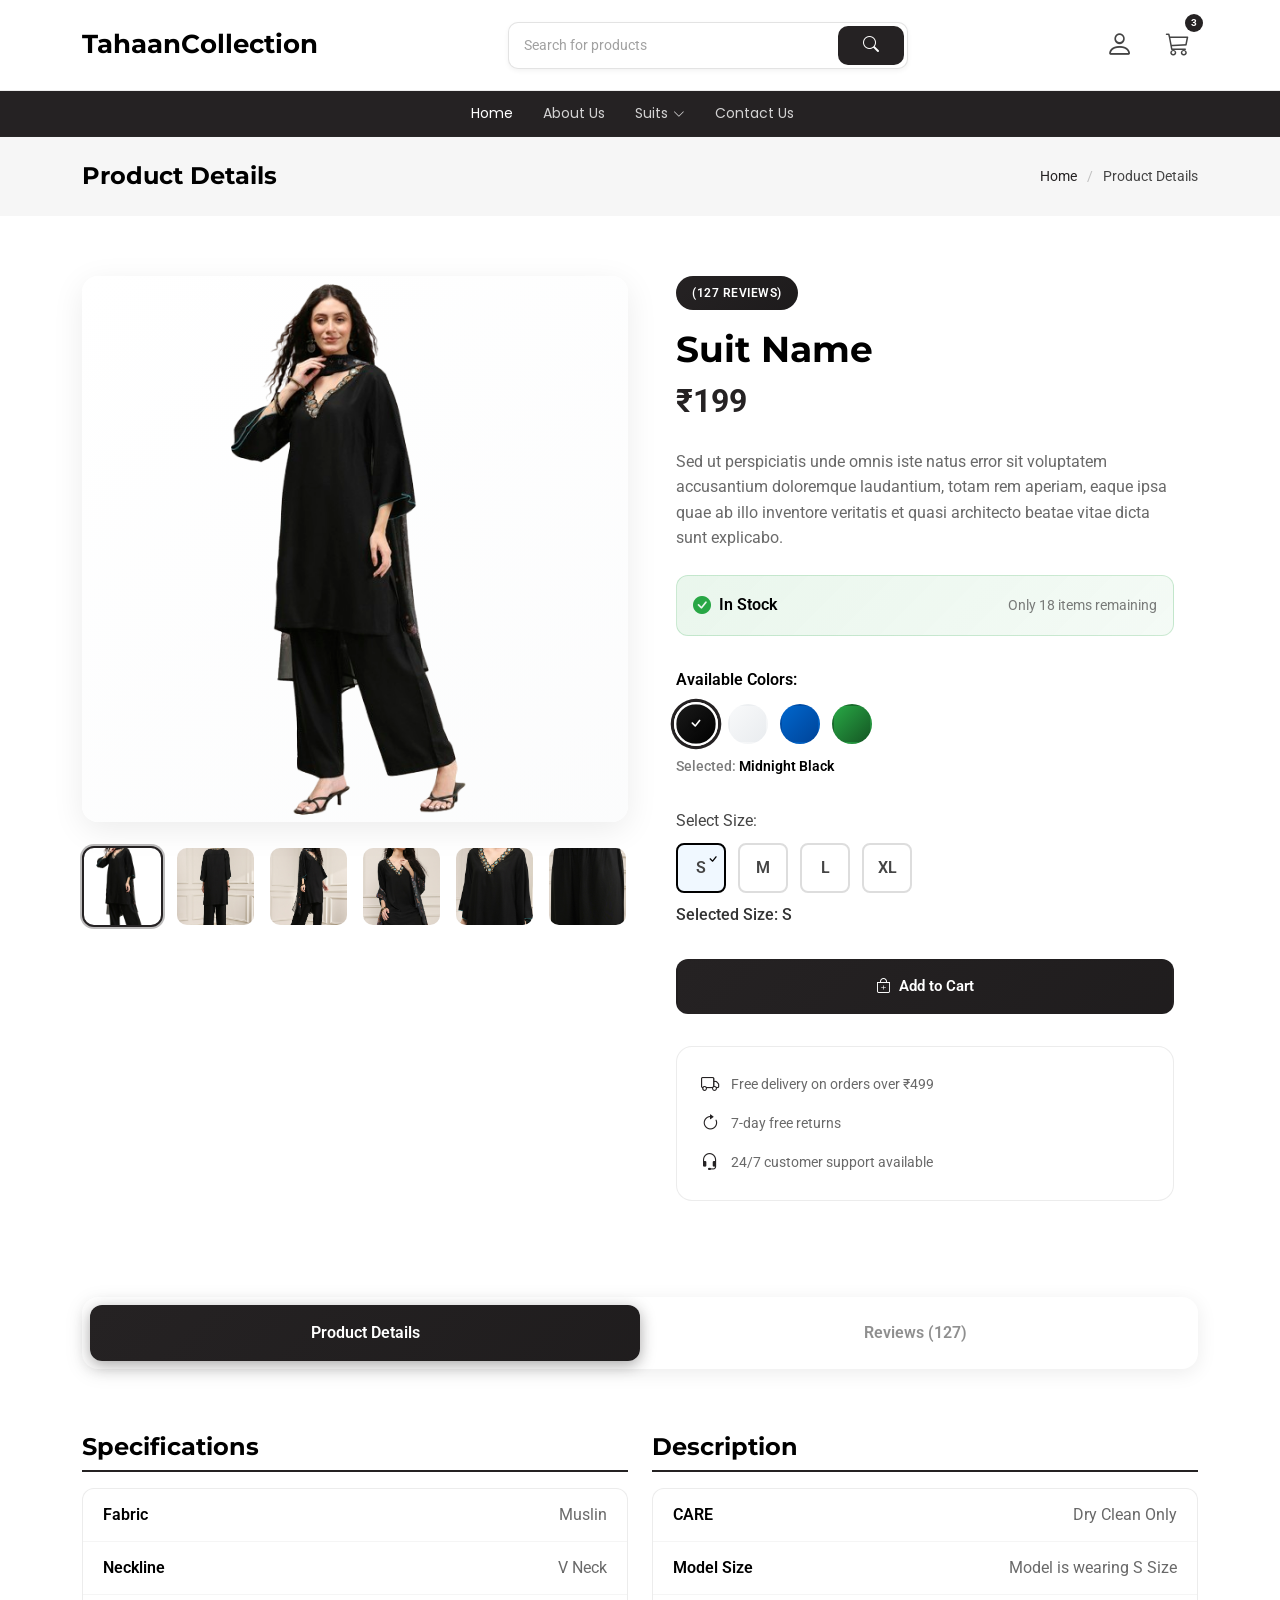
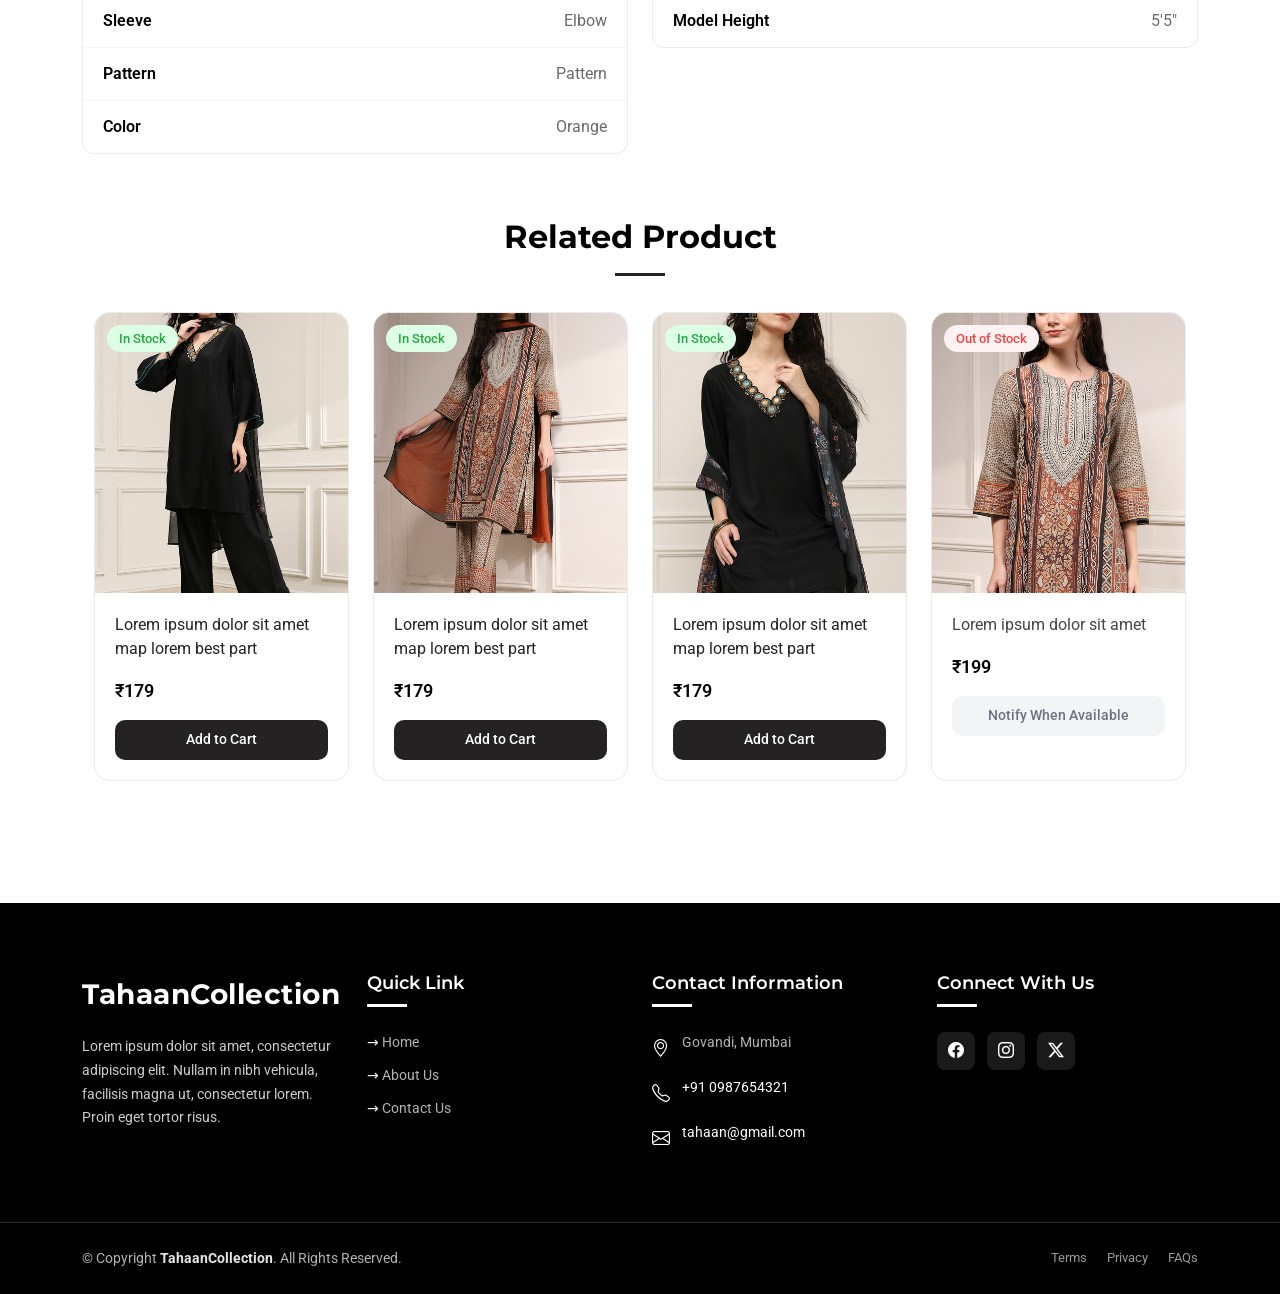
==== commit 1db63c68: "product-details updated" ====
--- a/product-details.html
+++ b/product-details.html
@@ -16,7 +16,7 @@
   <link href="https://fonts.googleapis.com" rel="preconnect">
   <link href="https://fonts.gstatic.com" rel="preconnect" crossorigin>
   <link href="https://fonts.googleapis.com/css2?family=Roboto:ital,wght@0,100;0,300;0,400;0,500;0,700;0,900;1,100;1,300;1,400;1,500;1,700;1,900&family=Montserrat:ital,wght@0,100;0,200;0,300;0,400;0,500;0,600;0,700;0,800;0,900;1,100;1,200;1,300;1,400;1,500;1,600;1,700;1,800;1,900&family=Poppins:ital,wght@0,100;0,200;0,300;0,400;0,500;0,600;0,700;0,800;0,900;1,100;1,200;1,300;1,400;1,500;1,600;1,700;1,800;1,900&display=swap" rel="stylesheet">
-
+  
   <!-- Vendor CSS Files -->
   <link href="assets/vendor/bootstrap/css/bootstrap.min.css" rel="stylesheet">
   <link href="assets/vendor/bootstrap-icons/bootstrap-icons.css" rel="stylesheet">
@@ -26,6 +26,7 @@
   <link href="assets/vendor/drift-zoom/drift-basic.css" rel="stylesheet">
 
   <!-- Main CSS File -->
+   <link rel="stylesheet" href="https://cdnjs.cloudflare.com/ajax/libs/font-awesome/6.4.0/css/all.min.css">
   <link href="assets/css/main.css" rel="stylesheet">
 
  <style>
@@ -339,7 +340,7 @@
                 <span class="badge-category">(127 reviews)</span>
               </div>
 
-              <h1 class="product-name mb-1">Suite Name</h1>
+              <h1 class="product-name mb-1">Suit Name</h1>
 
               <div class="pricing-section">
                 <div class="price-display">
@@ -384,28 +385,27 @@
               </div>
               <div class="variant-section">
                 <div class="size-selection">
-  <label class="variant-label">Select Size:</label>
-  <div class="size-grid">
-    <div class="size-chip active" data-size="S">
-      <span>S</span>
-      <span class="selection-check"><i class="bi bi-check"></i></span>
-    </div>
-    <div class="size-chip" data-size="M">
-      <span>M</span>
-      <span class="selection-check"><i class="bi bi-check"></i></span>
-    </div>
-    <div class="size-chip" data-size="L">
-      <span>L</span>
-      <span class="selection-check"><i class="bi bi-check"></i></span>
-    </div>
-    <div class="size-chip" data-size="XL">
-      <span>XL</span>
-      <span class="selection-check"><i class="bi bi-check"></i></span>
-    </div>
-  </div>
-  <div class="selected-variant">Selected Size: <span id="selectedSize">S</span></div>
-</div>
-
+                  <label class="variant-label">Select Size:</label>
+                  <div class="size-grid">
+                    <div class="size-chip active" data-size="S">
+                      <span>S</span>
+                      <span class="selection-check"><i class="bi bi-check"></i></span>
+                    </div>
+                    <div class="size-chip" data-size="M">
+                      <span>M</span>
+                      <span class="selection-check"><i class="bi bi-check"></i></span>
+                    </div>
+                    <div class="size-chip" data-size="L">
+                      <span>L</span>
+                      <span class="selection-check"><i class="bi bi-check"></i></span>
+                    </div>
+                    <div class="size-chip" data-size="XL">
+                      <span>XL</span>
+                      <span class="selection-check"><i class="bi bi-check"></i></span>
+                    </div>
+                  </div>
+                  <div class="selected-variant">Selected Size: <span id="selectedSize">S</span></div>
+                </div>
               </div>
 
               <!-- Purchase Options -->
@@ -585,7 +585,51 @@
                       <div class="write-review-cta">
                         <h4>Share Your Experience</h4>
                         <p>Help others make informed decisions</p>
-                        <button class="btn review-btn">Write Review</button>
+                        <button class="btn review-btn" data-bs-toggle="modal" data-bs-target="#termsModal">Write Review</button>
+                        <!-- Review form  -->
+                         <div class="modal  fade" id="termsModal" tabindex="-1" aria-labelledby="termsModalLabel" aria-hidden="true">
+                            <div class="modal-dialog modal-dialog-scrollable">
+                              <div class="modal-content">
+                                <div class="modal-header">
+                                  <h5 class="modal-title" id="termsModalLabel"><b>Write Review</b></h5>
+                                  <button type="button" class="btn-close" data-bs-dismiss="modal" aria-label="Close"></button>
+                                </div>
+                                <div class="modal-body login">
+                                  <!-- Include Font Awesome CDN for stars -->
+                                  <form action="forms/contact.php" method="post">
+                                    <div class="row g-3">
+                                      
+                                      <!-- Review Textarea -->
+                                      <div class="col-12 form-group">
+                                        <textarea class="form-control" name="message" placeholder="Write Review.." style="height: 114px" required></textarea>
+                                      </div>
+
+                                      <!-- Star Rating -->
+                                      <div class="col-12 form-group">
+                                        <!-- <label class="form-label d-block">Rating</label> -->
+                                        <div class="star-rating">
+                                          <input type="radio" name="rating" id="star5" value="5"><label for="star5" title="5 stars"><i class="fas fa-star"></i></label>
+                                          <input type="radio" name="rating" id="star4" value="4"><label for="star4" title="4 stars"><i class="fas fa-star"></i></label>
+                                          <input type="radio" name="rating" id="star3" value="3"><label for="star3" title="3 stars"><i class="fas fa-star"></i></label>
+                                          <input type="radio" name="rating" id="star2" value="2"><label for="star2" title="2 stars"><i class="fas fa-star"></i></label>
+                                          <input type="radio" name="rating" id="star1" value="1" required><label for="star1" title="1 star"><i class="fas fa-star"></i></label>
+                                        </div>
+                                      </div>
+
+                                      <!-- Submit Button -->
+                                      <div class="col-12 text-start">
+                                        <button type="submit" class="btn btn-primary btn-submit">Send Review</button>
+                                      </div>
+
+                                    </div>
+                                  </form>
+                                </div>
+                                <div class="modal-footer">
+                                  <button type="button" class="btn btn-primary" data-bs-dismiss="modal">Close</button>
+                                </div>
+                              </div>
+                            </div>
+                          </div>
                       </div>
                     </div>
 
--- a/assets/css/main.css
+++ b/assets/css/main.css
@@ -90,8 +90,43 @@
   font-family: var(--heading-font);
 }
 
+/* rating star */
+ .star-rating {
+    direction: rtl;
+    display: inline-flex;
+    gap: 5px;
+    font-size: 24px;
+    float: left;
+  }
+
+  .star-rating input[type="radio"] {
+    display: none;
+  }
+
+  .star-rating label {
+    color: #ddd;
+    cursor: pointer;
+    transition: color 0.2s;
+  }
+
+  .star-rating input:checked ~ label i,
+  .star-rating label:hover ~ label i,
+  .star-rating label:hover i {
+    color: #ffc107; /* Gold color */
+  }
 /* Pulsating Play Button
 ------------------------------*/
+.btn-primary{
+  background-color: #000;
+  color:#fff;
+  border: #000;
+  padding: 10px 20px;
+}
+.btn-primary:hover{
+   background-color: #000;
+  color:#fff;
+  border: #000;
+}
 .pulsating-play-btn {
   width: 94px;
   height: 94px;
@@ -303,6 +338,7 @@
 
 .header .main-header {
   border-bottom: 1px solid color-mix(in srgb, var(--default-color), transparent 90%);
+  background: #fff;
 }
 
 .header .main-header .logo {
@@ -489,7 +525,11 @@
   color: color-mix(in srgb, var(--default-color), transparent 50%);
   font-size: 14px;
 }
-
+.form-control:focus{
+  border-color: var(--accent-color);
+  box-shadow: 0 0 0 4px color-mix(in srgb, var(--accent-color), transparent 85%);
+  outline: none;
+}
 .header .search-form .input-group .form-control:focus {
   box-shadow: none;
 }
@@ -1141,9 +1181,10 @@
     display: none;
   }
 
-  .navmenu .products-megamenu-2 .desktop-megamenu,
-  .navmenu .products-megamenu-2 .active,
-  .navmenu .products-megamenu-2 .active:focus {
+  .navmenu .products-megamenu-2 .desktop-megamenu
+  /* .navmenu .products-megamenu-2 .active, */
+  /* .navmenu .products-megamenu-2 .active:focus */
+   {
     background-color: var(--nav-dropdown-background-color);
   }
 
